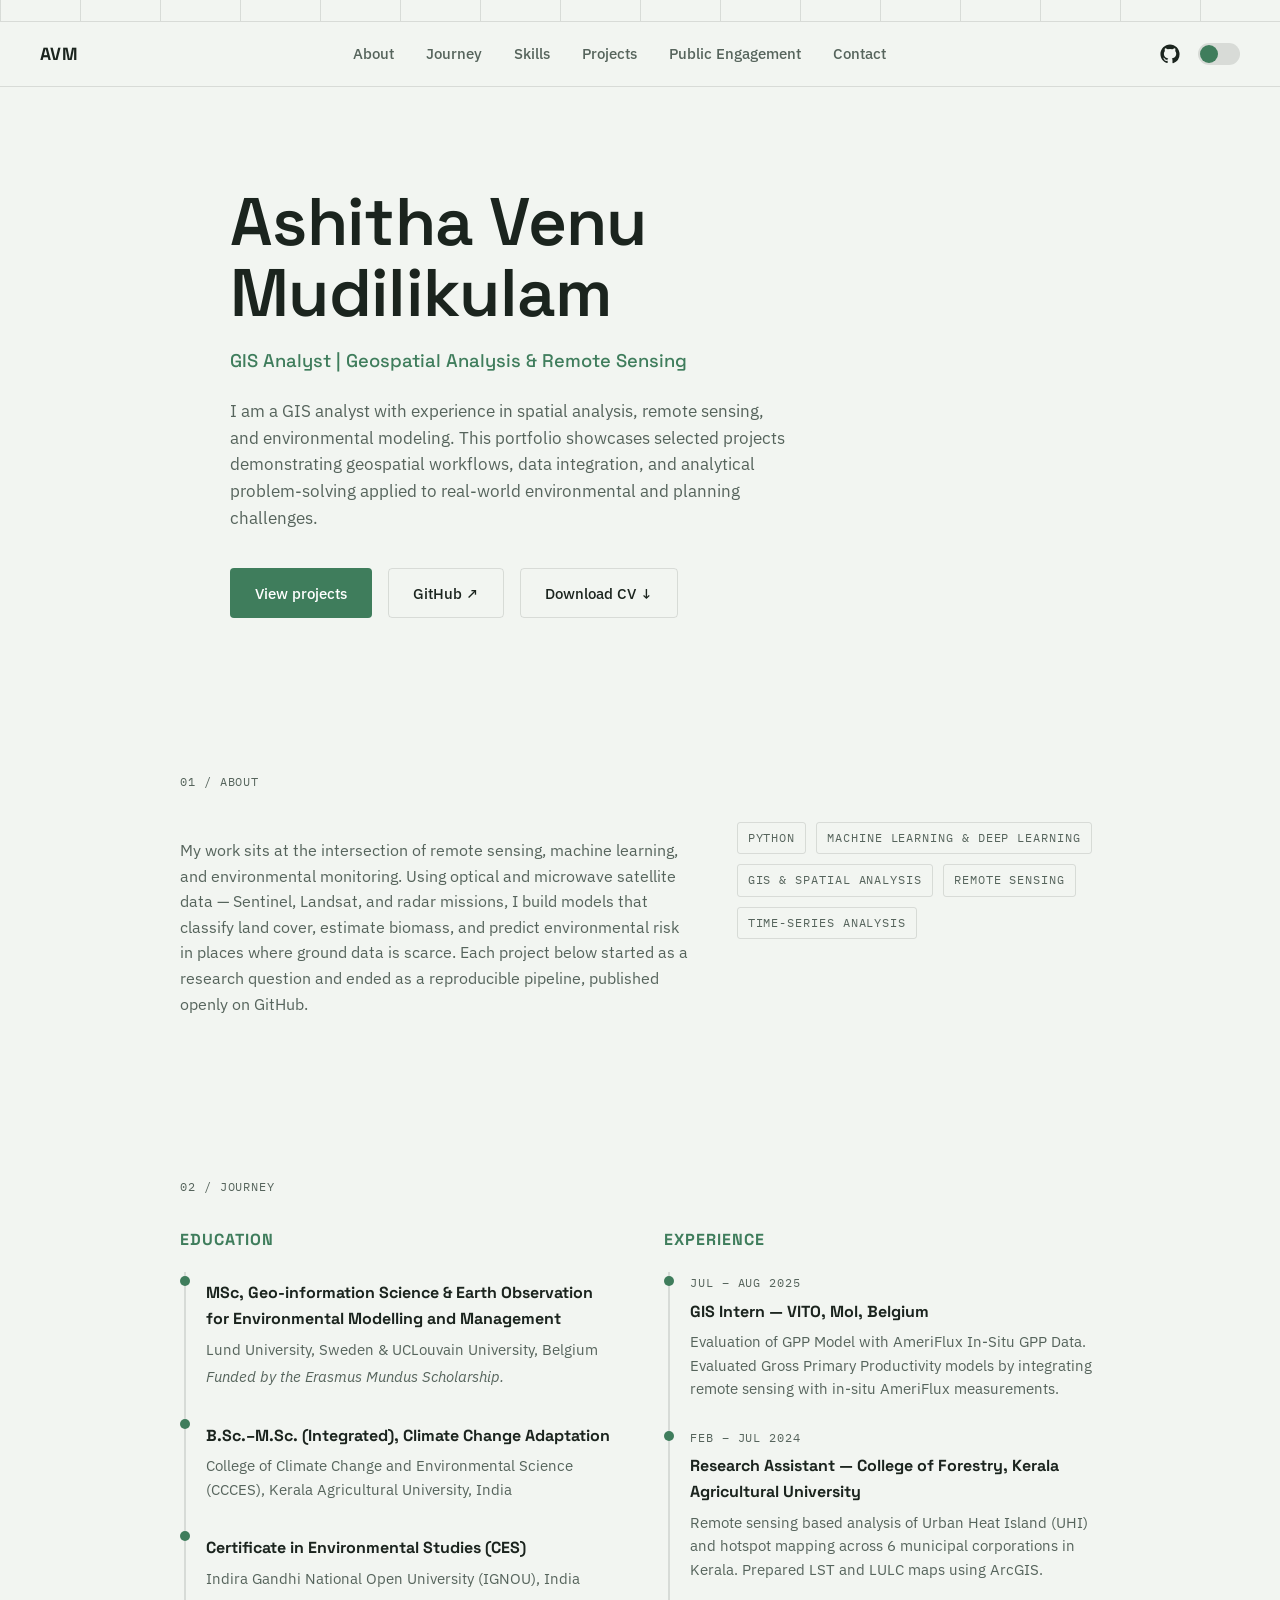
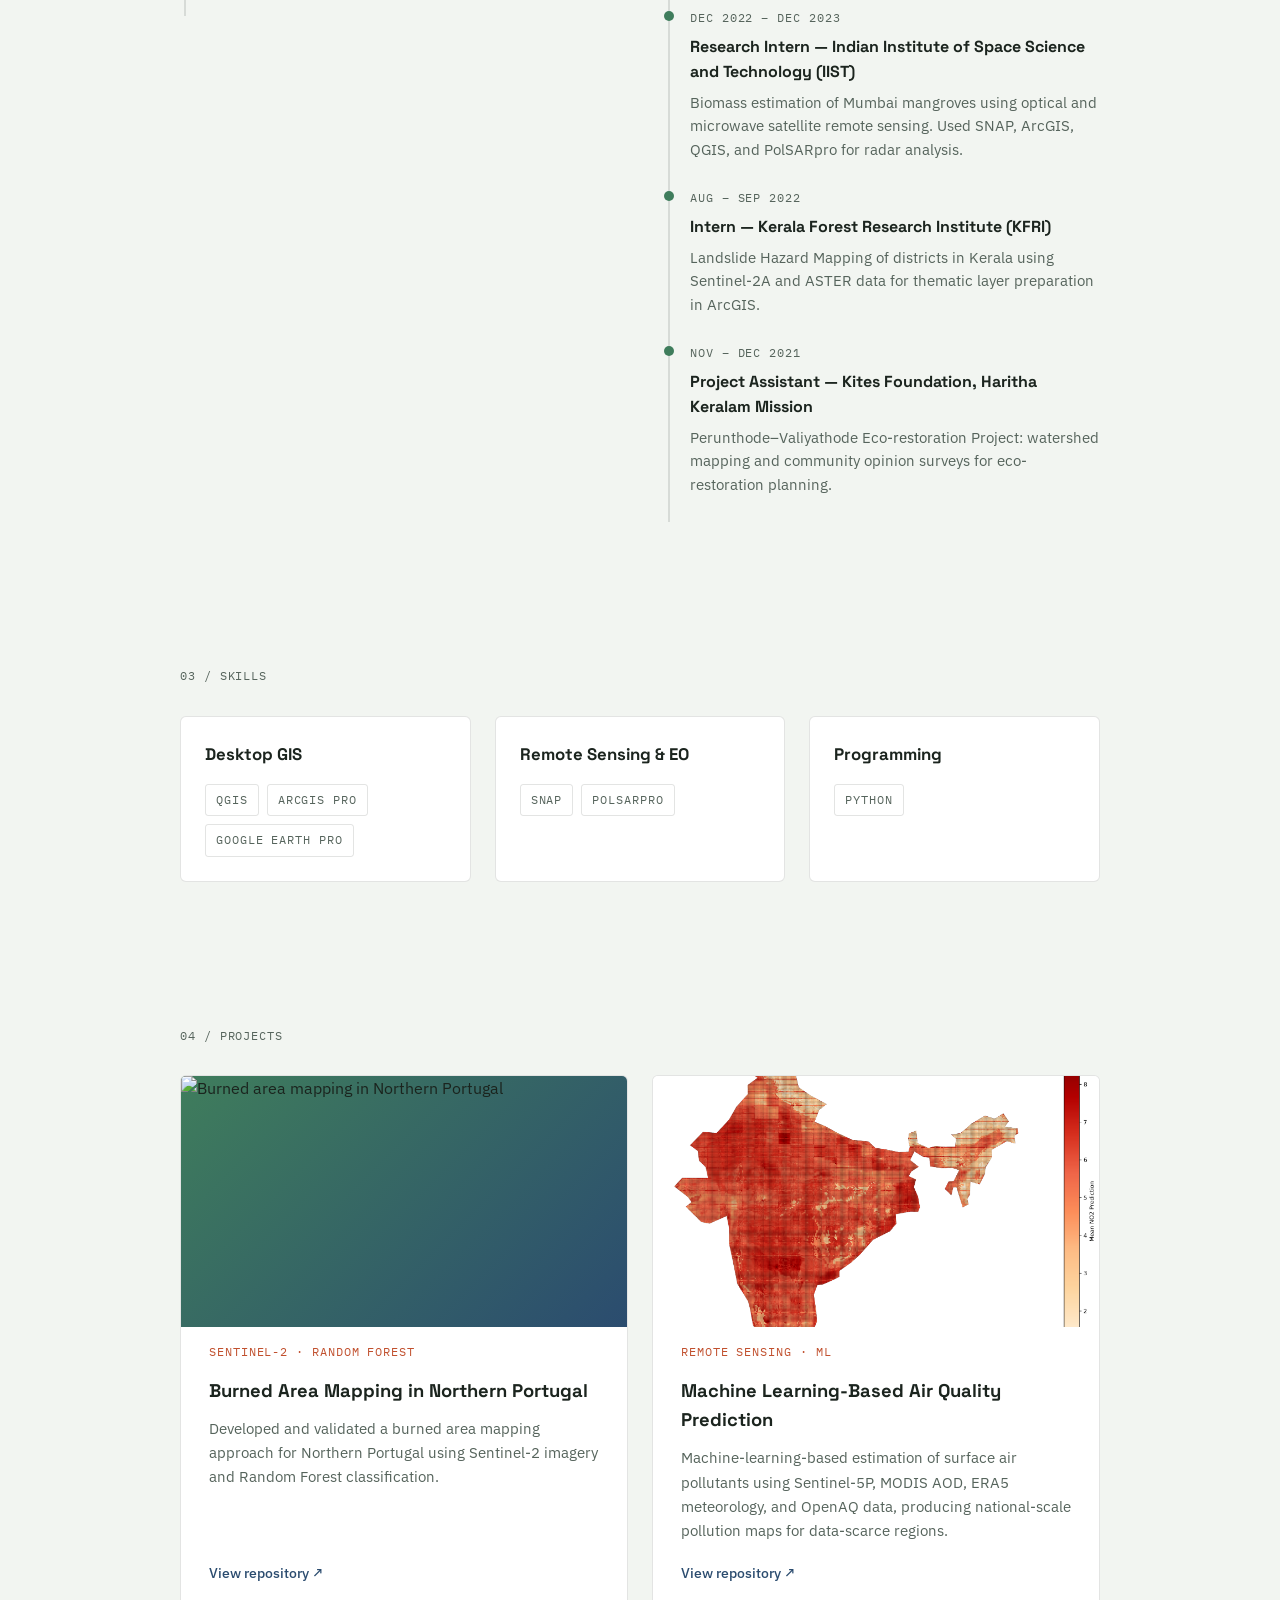
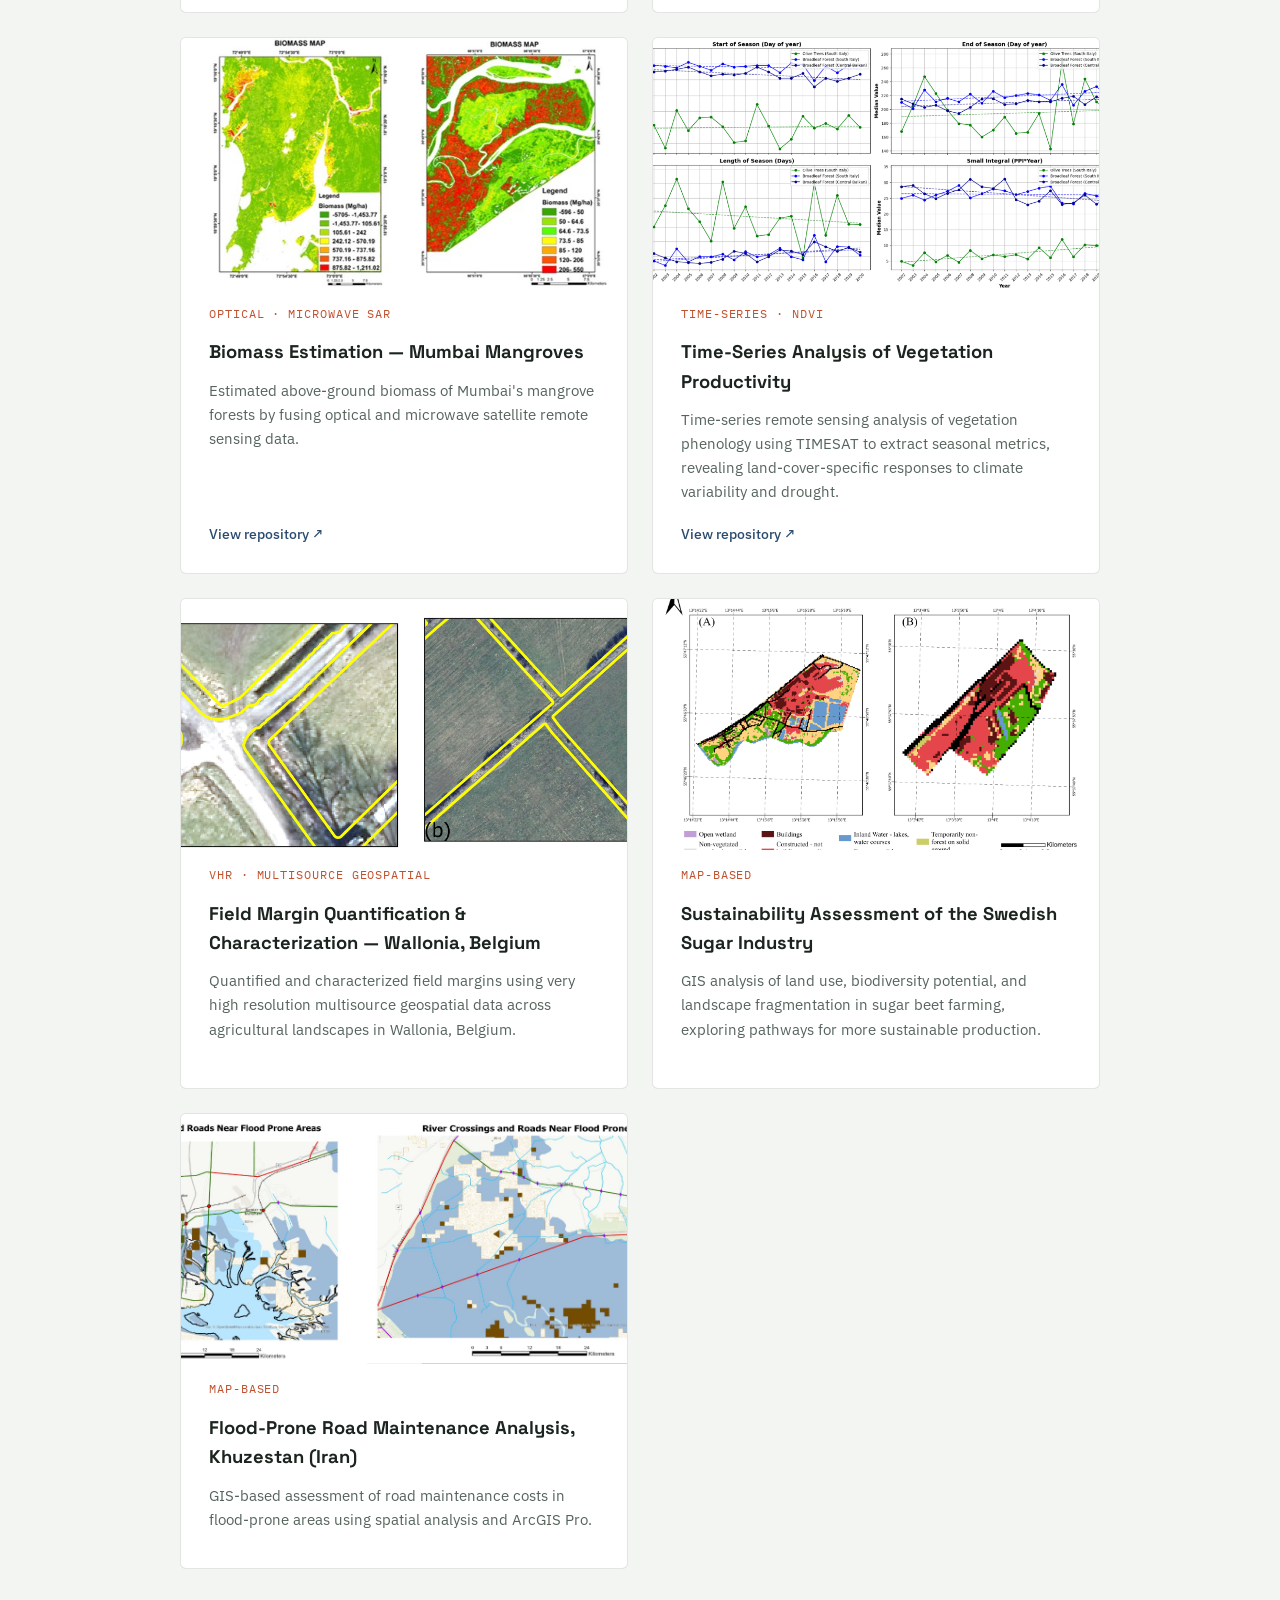
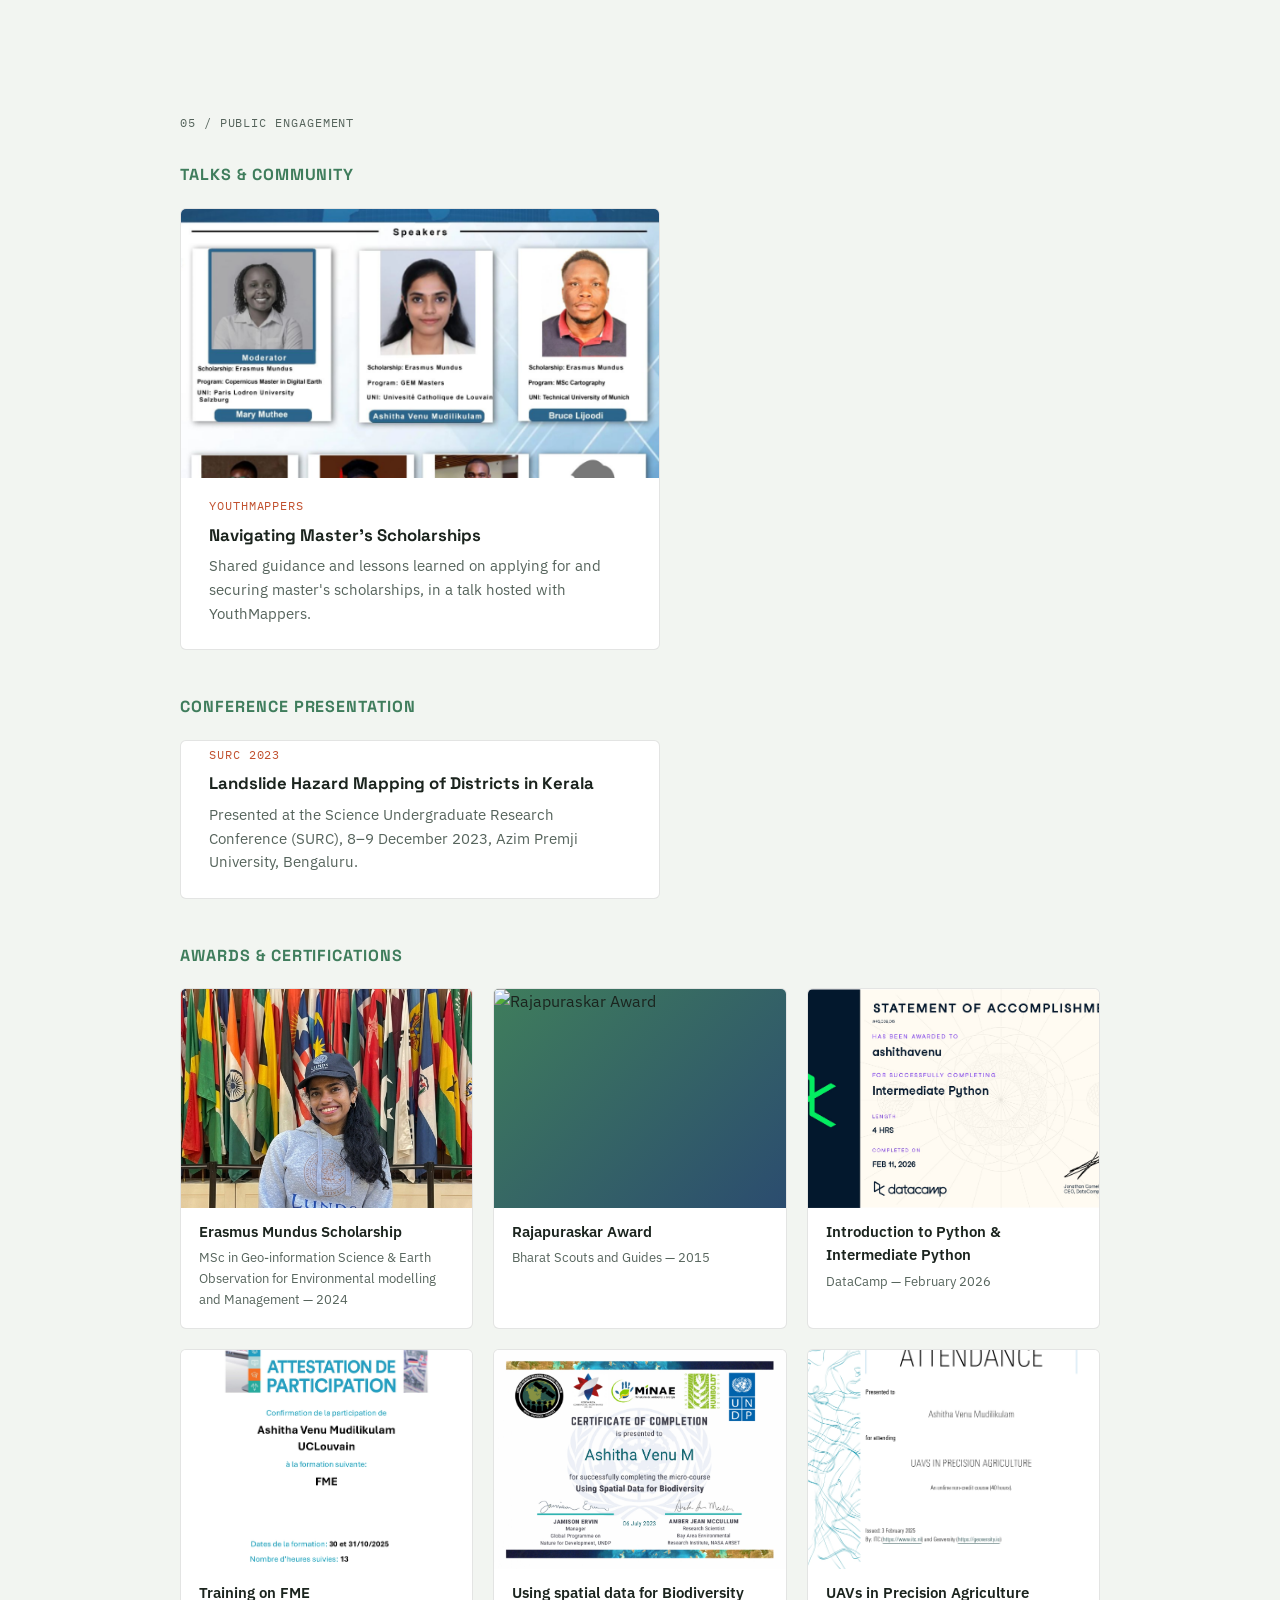
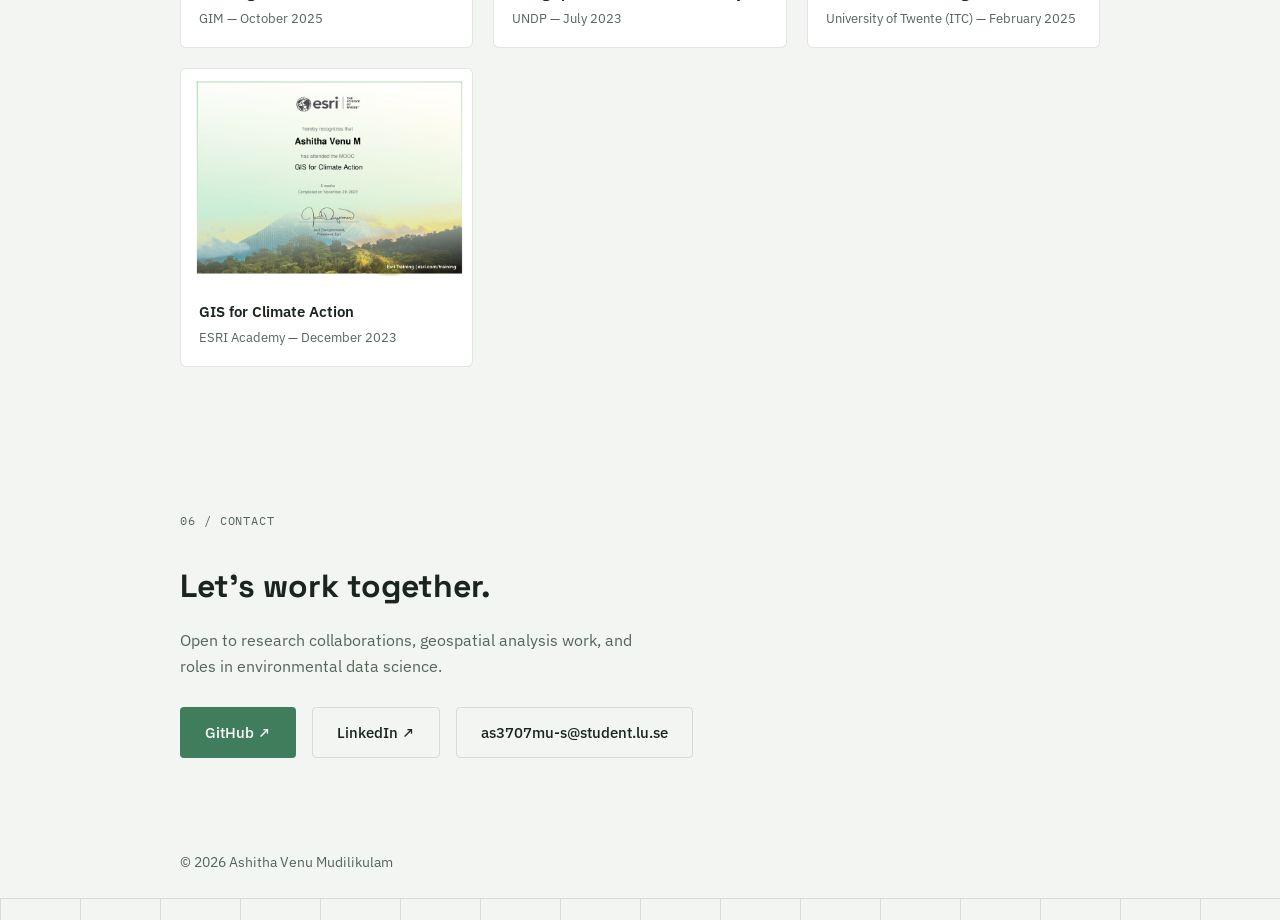
==== index.html @ 0daba161 "Update index.html" ====
<!DOCTYPE html>
<html lang="en">
<head>
<meta charset="UTF-8">
<meta name="viewport" content="width=device-width, initial-scale=1.0">
<title>Ashitha Venu Mudilikulam — GIS Analyst</title>
<link rel="preconnect" href="https://fonts.googleapis.com">
<link rel="preconnect" href="https://fonts.gstatic.com" crossorigin>
<link href="https://fonts.googleapis.com/css2?family=Space+Grotesk:wght@400;500;600;700&family=IBM+Plex+Sans:wght@400;500;600&family=IBM+Plex+Mono:wght@400;500&display=swap" rel="stylesheet">
<link rel="stylesheet" href="style.css">
</head>
<body>

<!-- graticule ticks -->
<div class="graticule graticule-top" aria-hidden="true"></div>

<header class="site-header">
  <a href="#top" class="mark">AVM</a>
  <nav class="nav">
    <a href="#about">About</a>
    <a href="#journey">Journey</a>
    <a href="#skills">Skills</a>
    <a href="#projects">Projects</a>
    <a href="#public">Public Engagement</a>
    <a href="#contact">Contact</a>
  </nav>
  <div class="header-actions">
    <a class="icon-link" href="https://github.com/AshithaVenu" target="_blank" rel="noopener" aria-label="GitHub profile">
      <svg width="20" height="20" viewBox="0 0 24 24" fill="currentColor"><path d="M12 .5C5.73.5.5 5.73.5 12c0 5.09 3.29 9.4 7.86 10.93.57.1.79-.25.79-.55v-2.16c-3.2.7-3.87-1.36-3.87-1.36-.53-1.34-1.28-1.7-1.28-1.7-1.05-.72.08-.71.08-.71 1.16.08 1.77 1.19 1.77 1.19 1.03 1.77 2.7 1.26 3.36.96.1-.75.4-1.26.73-1.55-2.56-.29-5.25-1.28-5.25-5.71 0-1.26.45-2.29 1.19-3.09-.12-.29-.52-1.47.11-3.06 0 0 .97-.31 3.18 1.18a10.98 10.98 0 0 1 5.79 0c2.2-1.49 3.17-1.18 3.17-1.18.64 1.59.24 2.77.12 3.06.74.8 1.19 1.83 1.19 3.09 0 4.44-2.7 5.42-5.27 5.7.42.36.78 1.07.78 2.16v3.2c0 .3.21.66.79.55A11.5 11.5 0 0 0 23.5 12C23.5 5.73 18.27.5 12 .5Z"/></svg>
    </a>
    <button class="theme-toggle" id="themeToggle" aria-label="Toggle dark mode">
      <span class="toggle-track"><span class="toggle-thumb"></span></span>
    </button>
  </div>
</header>

<main id="top">

  <section class="hero" id="hero">
    <h1 class="hero-title">Ashitha Venu<br>Mudilikulam</h1>
    <p class="hero-role">GIS Analyst | Geospatial Analysis &amp; Remote Sensing</p>
    <p class="hero-lede">I am a GIS analyst with experience in spatial analysis, remote sensing, and environmental modeling. This portfolio showcases selected projects demonstrating geospatial workflows, data integration, and analytical problem-solving applied to real-world environmental and planning challenges.</p>
    <div class="hero-cta">
      <a href="#projects" class="btn btn-primary">View projects</a>
      <a href="https://github.com/AshithaVenu" target="_blank" rel="noopener" class="btn btn-ghost">GitHub ↗</a>
      <a href="files/Ashitha_CV.pdf" target="_blank" class="btn btn-ghost">Download CV ↓</a>
    </div>
  </section>

  <section class="about" id="about">
    <div class="section-label"><span class="tag-mono">01 / ABOUT</span></div>
    <div class="about-grid">
      <p class="about-text">
        My work sits at the intersection of remote sensing, machine learning, and environmental monitoring.
        Using optical and microwave satellite data — Sentinel, Landsat, and radar missions, I build models that
        classify land cover, estimate biomass, and predict environmental risk in places where ground data is scarce.
        Each project below started as a research question and ended as a reproducible pipeline, published openly on GitHub.
      </p>
      <div class="about-tools">
        <span class="tag-mono">Python</span>
        <span class="tag-mono">Machine Learning &amp; Deep Learning</span>
        <span class="tag-mono">GIS &amp; Spatial Analysis</span>
        <span class="tag-mono">Remote Sensing</span>
        <span class="tag-mono">Time-Series Analysis</span>
      </div>
    </div>
  </section>

  <section class="journey" id="journey">
    <div class="section-label"><span class="tag-mono">02 / JOURNEY</span></div>
    <div class="journey-grid">

      <div class="journey-col">
        <h3 class="journey-heading">Education</h3>

        <div class="timeline-item">
          <span class="tag-mono timeline-date"></span>
          <h4>MSc, Geo-information Science &amp; Earth Observation for Environmental Modelling and Management</h4>
          <p>Lund University, Sweden &amp; UCLouvain University, Belgium</p>
          <p class="timeline-note">Funded by the Erasmus Mundus Scholarship.</p>
        </div>

        <div class="timeline-item">
          <span class="tag-mono timeline-date"></span>
          <h4>B.Sc.–M.Sc. (Integrated), Climate Change Adaptation</h4>
          <p>College of Climate Change and Environmental Science (CCCES), Kerala Agricultural University, India</p>
        </div>

        <div class="timeline-item">
          <span class="tag-mono timeline-date"></span>
          <h4>Certificate in Environmental Studies (CES)</h4>
          <p>Indira Gandhi National Open University (IGNOU), India</p>
        </div>
      </div>

      <div class="journey-col">
        <h3 class="journey-heading">Experience</h3>

        <div class="timeline-item">
          <span class="tag-mono timeline-date">JUL – AUG 2025</span>
          <h4>GIS Intern — VITO, Mol, Belgium</h4>
          <p>Evaluation of GPP Model with AmeriFlux In-Situ GPP Data. Evaluated Gross Primary Productivity models by integrating remote sensing with in-situ AmeriFlux measurements.</p>
        </div>

        <div class="timeline-item">
          <span class="tag-mono timeline-date">FEB – JUL 2024</span>
          <h4>Research Assistant — College of Forestry, Kerala Agricultural University</h4>
          <p>Remote sensing based analysis of Urban Heat Island (UHI) and hotspot mapping across 6 municipal corporations in Kerala. Prepared LST and LULC maps using ArcGIS.</p>
        </div>

        <div class="timeline-item">
          <span class="tag-mono timeline-date">DEC 2022 – DEC 2023</span>
          <h4>Research Intern — Indian Institute of Space Science and Technology (IIST)</h4>
          <p>Biomass estimation of Mumbai mangroves using optical and microwave satellite remote sensing. Used SNAP, ArcGIS, QGIS, and PolSARpro for radar analysis.</p>
        </div>

        <div class="timeline-item">
          <span class="tag-mono timeline-date">AUG – SEP 2022</span>
          <h4>Intern — Kerala Forest Research Institute (KFRI)</h4>
          <p>Landslide Hazard Mapping of districts in Kerala using Sentinel-2A and ASTER data for thematic layer preparation in ArcGIS.</p>
        </div>

        <div class="timeline-item">
          <span class="tag-mono timeline-date">NOV – DEC 2021</span>
          <h4>Project Assistant — Kites Foundation, Haritha Keralam Mission</h4>
          <p>Perunthode–Valiyathode Eco-restoration Project: watershed mapping and community opinion surveys for eco-restoration planning.</p>
        </div>
      </div>

    </div>
  </section>

  <section class="skills" id="skills">
    <div class="section-label"><span class="tag-mono">03 / SKILLS</span></div>
    <div class="skills-grid">

      <div class="skill-card">
        <h4>Desktop GIS</h4>
        <div class="about-tools">
          <span class="tag-mono">QGIS</span>
          <span class="tag-mono">ArcGIS PRO</span>
          <span class="tag-mono">GOOGLE EARTH PRO</span>
        </div>
      </div>

      <div class="skill-card">
        <h4>Remote Sensing &amp; EO</h4>
        <div class="about-tools">
          <span class="tag-mono">SNAP</span>
          <span class="tag-mono">POLSARPRO</span>
        </div>
      </div>

      <div class="skill-card">
        <h4>Programming</h4>
        <div class="about-tools">
          <span class="tag-mono">PYTHON</span>
        </div>
      </div>

    </div>
  </section>

  <section class="projects" id="projects">
    <div class="section-label"><span class="tag-mono">04 / PROJECTS</span></div>
    <div class="project-grid">

      <article class="project-card">
        <div class="card-image">
          <img src="images/burned-area-portugal.jpeg" alt="Burned area mapping in Northern Portugal">
        </div>
        <span class="tag-mono card-tag">SENTINEL-2 · RANDOM FOREST</span>
        <h3>Burned Area Mapping in Northern Portugal</h3>
        <p>Developed and validated a burned area mapping approach for Northern Portugal using Sentinel-2 imagery and Random Forest classification.</p>
        <a href="https://github.com/AshithaVenu/Burned-area-mapping-in-Northern-Portugal" target="_blank" rel="noopener" class="card-link">View repository ↗</a>
      </article>

      <article class="project-card">
        <div class="card-image">
          <img src="images/air-quality-prediction.png" alt="Machine learning based air quality prediction">
        </div>
        <span class="tag-mono card-tag">REMOTE SENSING · ML</span>
        <h3>Machine Learning-Based Air Quality Prediction</h3>
        <p>Machine-learning-based estimation of surface air pollutants using Sentinel-5P, MODIS AOD, ERA5 meteorology, and OpenAQ data, producing national-scale pollution maps for data-scarce regions.</p>
        <a href="https://github.com/AshithaVenu/Machine-Learning-Based-Air-Quality-Prediction" target="_blank" rel="noopener" class="card-link">View repository ↗</a>
      </article>

      <article class="project-card">
        <div class="card-image">
          <img src="images/biomass-mangroves.jpg" alt="Biomass estimation of Mumbai mangroves">
        </div>
        <span class="tag-mono card-tag">OPTICAL · MICROWAVE SAR</span>
        <h3>Biomass Estimation — Mumbai Mangroves</h3>
        <p>Estimated above-ground biomass of Mumbai's mangrove forests by fusing optical and microwave satellite remote sensing data.</p>
        <a href="https://github.com/AshithaVenu/Biomass-estimation-using-optical-and-microwave-satellite-remote-sensing" target="_blank" rel="noopener" class="card-link">View repository ↗</a>
      </article>

      <article class="project-card">
        <div class="card-image">
          <img src="images/vegetation-productivity.png" alt="Time series analysis of vegetation productivity">
        </div>
        <span class="tag-mono card-tag">TIME-SERIES · NDVI</span>
        <h3>Time-Series Analysis of Vegetation Productivity</h3>
        <p>Time-series remote sensing analysis of vegetation phenology using TIMESAT to extract seasonal metrics, revealing land-cover-specific responses to climate variability and drought.</p>
        <a href="https://github.com/AshithaVenu/Time-Series-Analysis-of-Vegetation-Productivity-" target="_blank" rel="noopener" class="card-link">View repository ↗</a>
      </article>

      <article class="project-card">
        <div class="card-image">
          <img src="images/field-margin-wallonia.jpg" alt="Field margin quantification in Wallonia, Belgium">
        </div>
        <span class="tag-mono card-tag">VHR · MULTISOURCE GEOSPATIAL</span>
        <h3>Field Margin Quantification &amp; Characterization — Wallonia, Belgium</h3>
        <p>Quantified and characterized field margins using very high resolution multisource geospatial data across agricultural landscapes in Wallonia, Belgium.</p>
        <a href="#" target="_blank" rel="noopener" class="card-link"></a>
      </article>

      <article class="project-card">
        <div class="card-image">
          <img src="images/sugar-industry-sweden.jpg" alt="Sustainability assessment of the Swedish sugar industry">
        </div>
        <span class="tag-mono card-tag">MAP-BASED </span>
        <h3>Sustainability Assessment of the Swedish Sugar Industry</h3>
        <p>GIS analysis of land use, biodiversity potential, and landscape fragmentation in sugar beet farming, exploring pathways for more sustainable production.</p>
      </article>

      <article class="project-card">
        <div class="card-image">
          <img src="images/flood-road-khuzestan.png" alt="Flood-prone road maintenance analysis in Khuzestan, Iran">
        </div>
        <span class="tag-mono card-tag">MAP-BASED </span>
        <h3>Flood-Prone Road Maintenance Analysis, Khuzestan (Iran)</h3>
        <p>GIS-based assessment of road maintenance costs in flood-prone areas using spatial analysis and ArcGIS Pro.</p>
      </article>

    </div>
  </section>

  <section class="public" id="public">
    <div class="section-label"><span class="tag-mono">05 / PUBLIC ENGAGEMENT</span></div>

    <div class="public-block">
      <h3 class="journey-heading">Talks &amp; Community</h3>
      <div class="public-card">
        <div class="card-image">
          <img src="images/youthmappers-scholarship-talk.png" alt="Navigating Master's Scholarships talk with YouthMappers">
        </div>
        <span class="tag-mono card-tag">YOUTHMAPPERS</span>
        <h4>Navigating Master's Scholarships</h4>
        <p>Shared guidance and lessons learned on applying for and securing master's scholarships, in a talk hosted with YouthMappers.</p>
      </div>
    </div>

    <div class="public-block">
      <h3 class="journey-heading">Conference Presentation</h3>
      <div class="public-card">
        <span class="tag-mono card-tag">SURC 2023</span>
        <h4>Landslide Hazard Mapping of Districts in Kerala</h4>
        <p>Presented at the Science Undergraduate Research Conference (SURC), 8–9 December 2023, Azim Premji University, Bengaluru.</p>
      </div>
    </div>

    <div class="public-block">
      <h3 class="journey-heading">Awards &amp; Certifications</h3>
      <div class="cert-grid">

        <div class="cert-card">
          <div class="card-image"><img src="images/erasmus-mundus-scholarship.png" alt="Erasmus Mundus Scholarship"></div>
          <p class="cert-name">Erasmus Mundus Scholarship</p>
          <p class="cert-note">MSc in Geo-information Science &amp; Earth Observation for Environmental modelling and Management — 2024</p>
        </div>

        <div class="cert-card">
          <div class="card-image"><img src="images/rajapuraskar-award.jpg" alt="Rajapuraskar Award"></div>
          <p class="cert-name">Rajapuraskar Award</p>
          <p class="cert-note">Bharat Scouts and Guides — 2015</p>
        </div>

        <div class="cert-card">
          <div class="card-image"><img src="images/cert-python-datacamp.jpg" alt="Introduction to Python and Intermediate Python certificate"></div>
          <p class="cert-name">Introduction to Python &amp; Intermediate Python</p>
          <p class="cert-note">DataCamp — February 2026</p>
        </div>

        <div class="cert-card">
          <div class="card-image"><img src="images/cert-fme-gim.jpg" alt="FME training certificate"></div>
          <p class="cert-name">Training on FME</p>
          <p class="cert-note">GIM — October 2025</p>
        </div>

        <div class="cert-card">
          <div class="card-image"><img src="images/spatial-data.jpg" alt="Using spatial data for Biodiversity certificate"></div>
          <p class="cert-name">Using spatial data for Biodiversity </p>
          <p class="cert-note">UNDP — July 2023</p>
        </div>

        <div class="cert-card">
          <div class="card-image"><img src="images/cert-uav-itc.jpg" alt="UAVs in Precision Agriculture certificate"></div>
          <p class="cert-name">UAVs in Precision Agriculture</p>
          <p class="cert-note">University of Twente (ITC) — February 2025</p>
        </div>

        <div class="cert-card">
          <div class="card-image"><img src="images/cert-gis-climate-esri.jpg" alt="GIS for Climate Action certificate"></div>
          <p class="cert-name">GIS for Climate Action</p>
          <p class="cert-note">ESRI Academy — December 2023</p>
        </div>

      </div>
    </div>
  </section>

  <section class="contact" id="contact">
    <div class="section-label"><span class="tag-mono">06 / CONTACT</span></div>
    <h2>Let's work together.</h2>
    <p>Open to research collaborations, geospatial analysis work, and roles in environmental data science.</p>
    <div class="contact-links">
      <a href="https://github.com/AshithaVenu" target="_blank" rel="noopener" class="btn btn-primary">GitHub ↗</a>
      <a href="https://www.linkedin.com/in/ashitha-venu-mudilikulam-62b92218b" target="_blank" rel="noopener" class="btn btn-ghost">LinkedIn ↗</a>
      <a href="mailto:as3707mu-s@student.lu.se" class="btn btn-ghost">as3707mu-s@student.lu.se</a>
    </div>
  </section>

</main>

<footer class="site-footer">
  <span>© 2026 Ashitha Venu Mudilikulam</span>
  <span class="tag-mono"></span>
</footer>

<div class="graticule graticule-bottom" aria-hidden="true"></div>

<script src="script.js"></script>
</body>
</html>
---- style.css ----
:root {
  --bg: #F2F5F1;
  --bg-elevated: #FFFFFF;
  --text: #1B241E;
  --text-muted: #56645C;
  --accent-forest: #3F7D5C;
  --accent-ember: #C1502E;
  --accent-water: #2B4C6F;
  --border: rgba(27, 36, 30, 0.12);
  --font-display: 'Space Grotesk', sans-serif;
  --font-body: 'IBM Plex Sans', sans-serif;
  --font-mono: 'IBM Plex Mono', monospace;
}

[data-theme="dark"] {
  --bg: #101512;
  --bg-elevated: #171E1A;
  --text: #E8EDE9;
  --text-muted: #93A199;
  --border: rgba(232, 237, 233, 0.12);
}

* { box-sizing: border-box; }

html { scroll-behavior: smooth; }

body {
  margin: 0;
  background: var(--bg);
  color: var(--text);
  font-family: var(--font-body);
  line-height: 1.6;
  transition: background 0.3s ease, color 0.3s ease;
}

.tag-mono {
  font-family: var(--font-mono);
  font-size: 0.72rem;
  letter-spacing: 0.08em;
  color: var(--text-muted);
  text-transform: uppercase;
}

/* Graticule decoration */
.graticule {
  height: 22px;
  border-bottom: 1px solid var(--border);
  position: relative;
  display: flex;
  align-items: flex-end;
  padding: 0 24px;
}
.graticule-bottom { border-bottom: none; border-top: 1px solid var(--border); align-items: flex-start; }
.graticule::before {
  content: '';
  position: absolute;
  inset: 0;
  background-image: repeating-linear-gradient(90deg, var(--border) 0, var(--border) 1px, transparent 1px, transparent 80px);
}

/* Header */
.site-header {
  position: sticky;
  top: 0;
  z-index: 10;
  display: flex;
  align-items: center;
  justify-content: space-between;
  padding: 18px 40px;
  background: var(--bg);
  border-bottom: 1px solid var(--border);
  backdrop-filter: blur(6px);
}
.mark {
  font-family: var(--font-display);
  font-weight: 700;
  font-size: 1.1rem;
  color: var(--text);
  text-decoration: none;
  letter-spacing: 0.02em;
}
.nav { display: flex; gap: 32px; }
.nav a {
  color: var(--text-muted);
  text-decoration: none;
  font-size: 0.92rem;
  font-weight: 500;
  transition: color 0.2s ease;
}
.nav a:hover { color: var(--accent-forest); }
.header-actions { display: flex; align-items: center; gap: 18px; }
.icon-link { color: var(--text); display: flex; }
.icon-link:hover { color: var(--accent-forest); }

.theme-toggle { background: none; border: none; cursor: pointer; padding: 0; }
.toggle-track {
  width: 42px; height: 22px;
  background: var(--border);
  border-radius: 999px;
  display: block;
  position: relative;
  transition: background 0.3s ease;
}
.toggle-thumb {
  position: absolute;
  top: 2px; left: 2px;
  width: 18px; height: 18px;
  border-radius: 50%;
  background: var(--accent-forest);
  transition: transform 0.3s ease;
}
[data-theme="dark"] .toggle-thumb { transform: translateX(20px); }

/* Hero */
.hero {
  padding: 100px 40px 80px;
  max-width: 900px;
  margin: 0 auto;
  position: relative;
}
.hero-coords {
  display: flex;
  gap: 18px;
  margin-bottom: 24px;
}
.hero-coords span {
  font-family: var(--font-mono);
  font-size: 0.7rem;
  letter-spacing: 0.08em;
  color: var(--accent-water);
  border: 1px solid var(--border);
  padding: 4px 10px;
  border-radius: 3px;
}
.hero-title {
  font-family: var(--font-display);
  font-size: clamp(2.4rem, 6vw, 4.2rem);
  font-weight: 600;
  line-height: 1.05;
  margin: 0 0 18px;
  letter-spacing: -0.01em;
}
.hero-role {
  font-family: var(--font-display);
  font-size: 1.15rem;
  color: var(--accent-forest);
  font-weight: 500;
  margin: 0 0 22px;
}
.hero-lede {
  max-width: 560px;
  font-size: 1.05rem;
  color: var(--text-muted);
  margin: 0 0 36px;
}
.hero-cta { display: flex; gap: 16px; flex-wrap: wrap; }

.btn {
  display: inline-block;
  padding: 12px 24px;
  border-radius: 4px;
  text-decoration: none;
  font-weight: 500;
  font-size: 0.95rem;
  transition: all 0.2s ease;
  border: 1px solid transparent;
}
.btn-primary {
  background: var(--accent-forest);
  color: #fff;
}
.btn-primary:hover { background: var(--accent-water); }
.btn-ghost {
  border-color: var(--border);
  color: var(--text);
}
.btn-ghost:hover { border-color: var(--accent-forest); color: var(--accent-forest); }

/* Sections */
section {
  padding: 70px 40px;
  max-width: 1000px;
  margin: 0 auto;
}
.section-label { margin-bottom: 28px; }

/* About */
.about-grid {
  display: grid;
  grid-template-columns: 1.4fr 1fr;
  gap: 48px;
}
.about-text { font-size: 1rem; color: var(--text-muted); max-width: 520px; }
.about-tools {
  display: flex;
  flex-wrap: wrap;
  gap: 10px;
  align-content: flex-start;
}
.about-tools .tag-mono {
  border: 1px solid var(--border);
  padding: 6px 10px;
  border-radius: 3px;
}

/* Journey */
.journey-grid {
  display: grid;
  grid-template-columns: 1fr 1fr;
  gap: 48px;
}
.journey-heading {
  font-family: var(--font-display);
  font-size: 1rem;
  text-transform: uppercase;
  letter-spacing: 0.06em;
  color: var(--accent-forest);
  margin: 0 0 20px;
}
.timeline-item {
  border-left: 2px solid var(--border);
  padding: 2px 0 22px 20px;
  margin-left: 4px;
  position: relative;
}
.timeline-item::before {
  content: '';
  position: absolute;
  left: -6px;
  top: 4px;
  width: 10px;
  height: 10px;
  border-radius: 50%;
  background: var(--accent-forest);
}
.timeline-date { display: block; margin-bottom: 6px; }
.timeline-item h4 {
  font-family: var(--font-display);
  font-size: 1rem;
  margin: 0 0 6px;
}
.timeline-item p {
  color: var(--text-muted);
  font-size: 0.92rem;
  margin: 0 0 4px;
}
.timeline-note { font-style: italic; }

/* Skills */
.skills-grid {
  display: grid;
  grid-template-columns: repeat(3, 1fr);
  gap: 24px;
}
.skill-card {
  background: var(--bg-elevated);
  border: 1px solid var(--border);
  border-radius: 6px;
  padding: 24px;
}
.skill-card h4 {
  font-family: var(--font-display);
  font-size: 1.05rem;
  margin: 0 0 16px;
}
.skill-card .about-tools { gap: 8px; }

/* Public engagement */
.public-block { margin-bottom: 44px; }
.public-block:last-child { margin-bottom: 0; }
.public-card {
  background: var(--bg-elevated);
  border: 1px solid var(--border);
  border-radius: 6px;
  padding: 0 28px 24px;
  max-width: 480px;
  overflow: hidden;
}
.public-card .card-image { margin: 0 -28px 14px; }
.public-card h4 {
  font-family: var(--font-display);
  font-size: 1.05rem;
  margin: 4px 0 6px;
}
.public-card p { color: var(--text-muted); font-size: 0.92rem; margin: 0; }

.cert-grid {
  display: grid;
  grid-template-columns: repeat(3, 1fr);
  gap: 20px;
}
.cert-card {
  background: var(--bg-elevated);
  border: 1px solid var(--border);
  border-radius: 6px;
  overflow: hidden;
  padding: 0 18px 18px;
}
.cert-card .card-image { margin: 0 -18px 12px; aspect-ratio: 4 / 3; }
.cert-name {
  font-weight: 600;
  font-size: 0.92rem;
  margin: 0 0 4px;
}
.cert-note {
  color: var(--text-muted);
  font-size: 0.82rem;
  margin: 0;
}

/* Projects */
.project-grid {
  display: grid;
  grid-template-columns: repeat(2, 1fr);
  gap: 24px;
}
.project-card {
  background: var(--bg-elevated);
  border: 1px solid var(--border);
  border-radius: 6px;
  overflow: hidden;
  padding: 0 28px 28px;
  display: flex;
  flex-direction: column;
  gap: 10px;
  transition: transform 0.25s ease, border-color 0.25s ease;
}
.card-image {
  margin: 0 -28px 6px;
  aspect-ratio: 16 / 9;
  background: linear-gradient(135deg, var(--accent-forest) 0%, var(--accent-water) 100%);
  overflow: hidden;
}
.card-image img {
  width: 100%;
  height: 100%;
  object-fit: cover;
  display: block;
}
.project-card:hover {
  transform: translateY(-4px);
  border-color: var(--accent-forest);
}
.card-tag { color: var(--accent-ember); }
.project-card h3 {
  font-family: var(--font-display);
  font-size: 1.15rem;
  margin: 4px 0 2px;
}
.project-card p {
  color: var(--text-muted);
  font-size: 0.94rem;
  margin: 0 0 8px;
  flex-grow: 1;
}
.card-link {
  color: var(--accent-water);
  text-decoration: none;
  font-size: 0.9rem;
  font-weight: 500;
}
.card-link:hover { color: var(--accent-forest); }

/* Contact */
.contact h2 {
  font-family: var(--font-display);
  font-size: 2rem;
  margin: 0 0 12px;
}
.contact p { color: var(--text-muted); max-width: 480px; margin-bottom: 28px; }
.contact-links { display: flex; gap: 16px; flex-wrap: wrap; }

/* Footer */
.site-footer {
  display: flex;
  justify-content: space-between;
  padding: 24px 40px;
  max-width: 1000px;
  margin: 0 auto;
  color: var(--text-muted);
  font-size: 0.85rem;
}

@media (max-width: 720px) {
  .site-header { padding: 16px 20px; }
  .nav { display: none; }
  .hero { padding: 60px 20px 50px; }
  section { padding: 50px 20px; }
  .about-grid { grid-template-columns: 1fr; }
  .journey-grid { grid-template-columns: 1fr; }
  .skills-grid { grid-template-columns: 1fr; }
  .cert-grid { grid-template-columns: 1fr 1fr; }
  .project-grid { grid-template-columns: 1fr; }
  .site-footer { flex-direction: column; gap: 8px; padding: 24px 20px; }
}
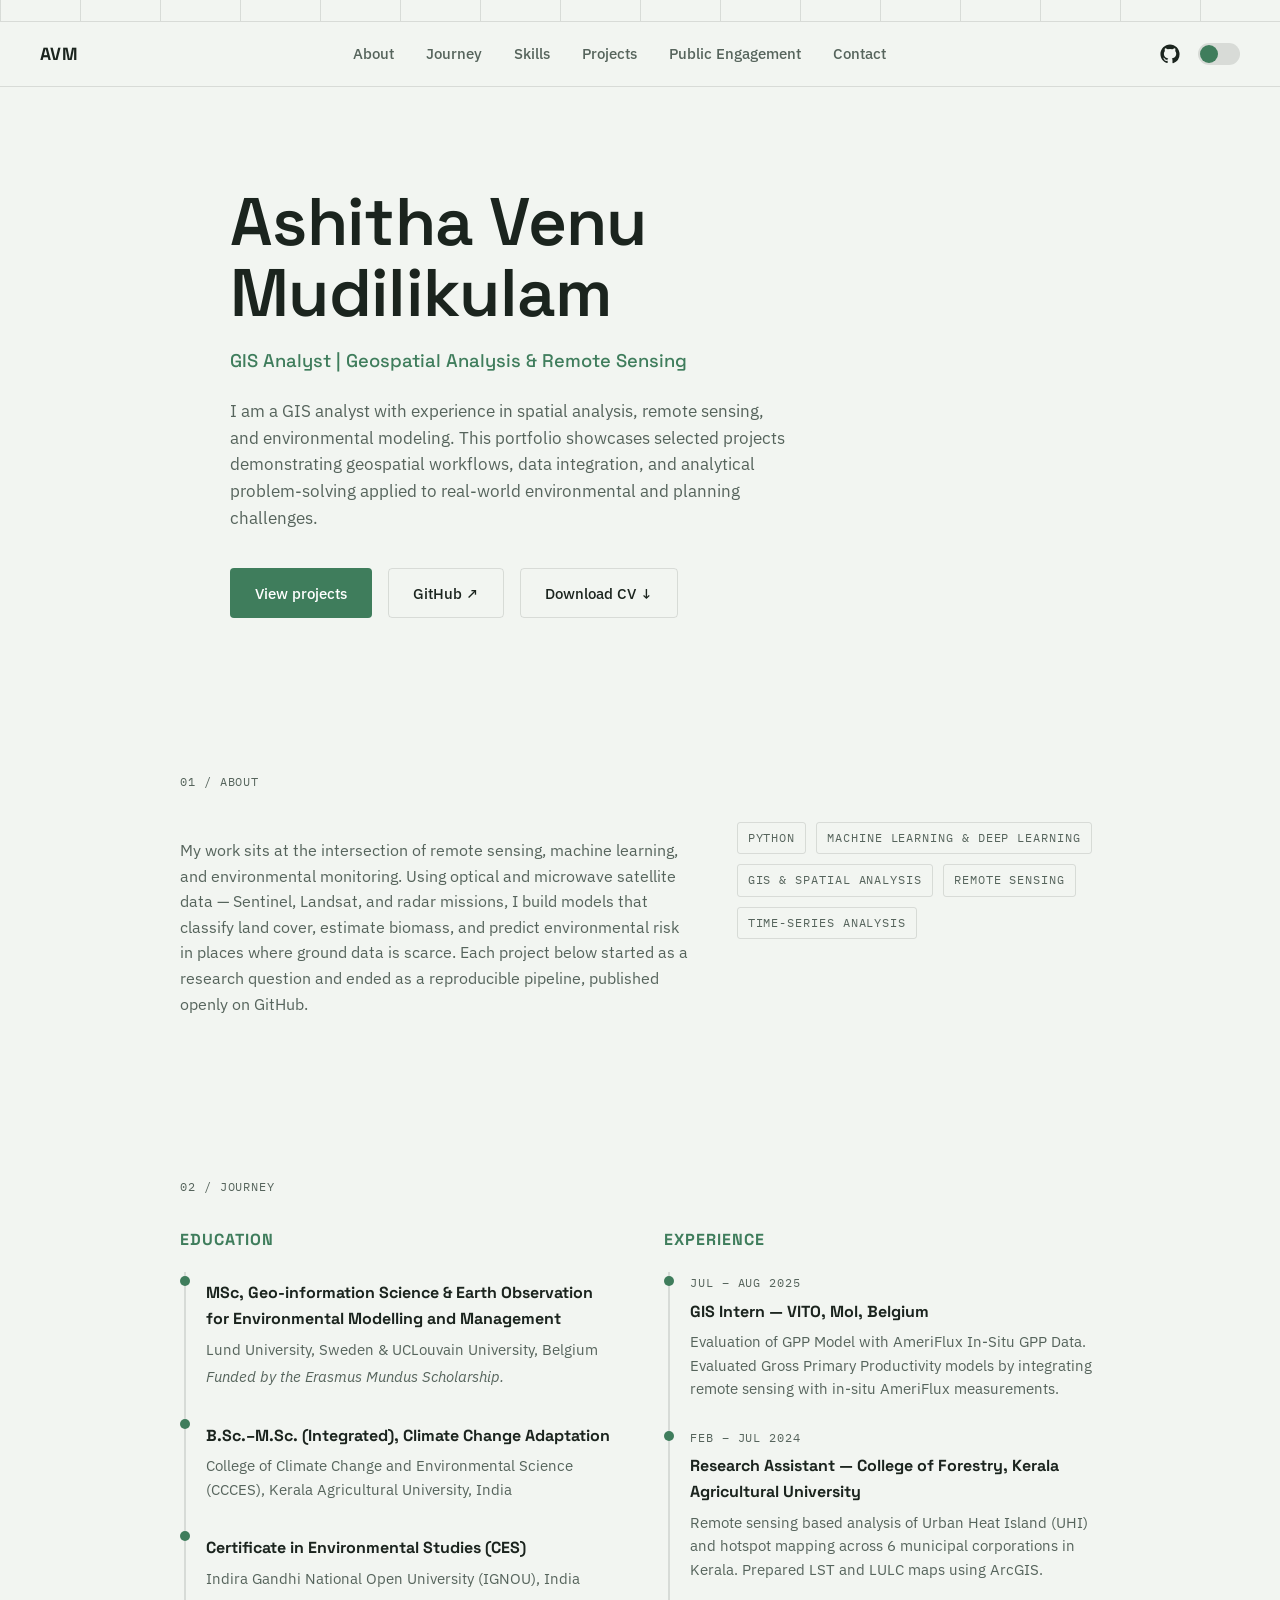
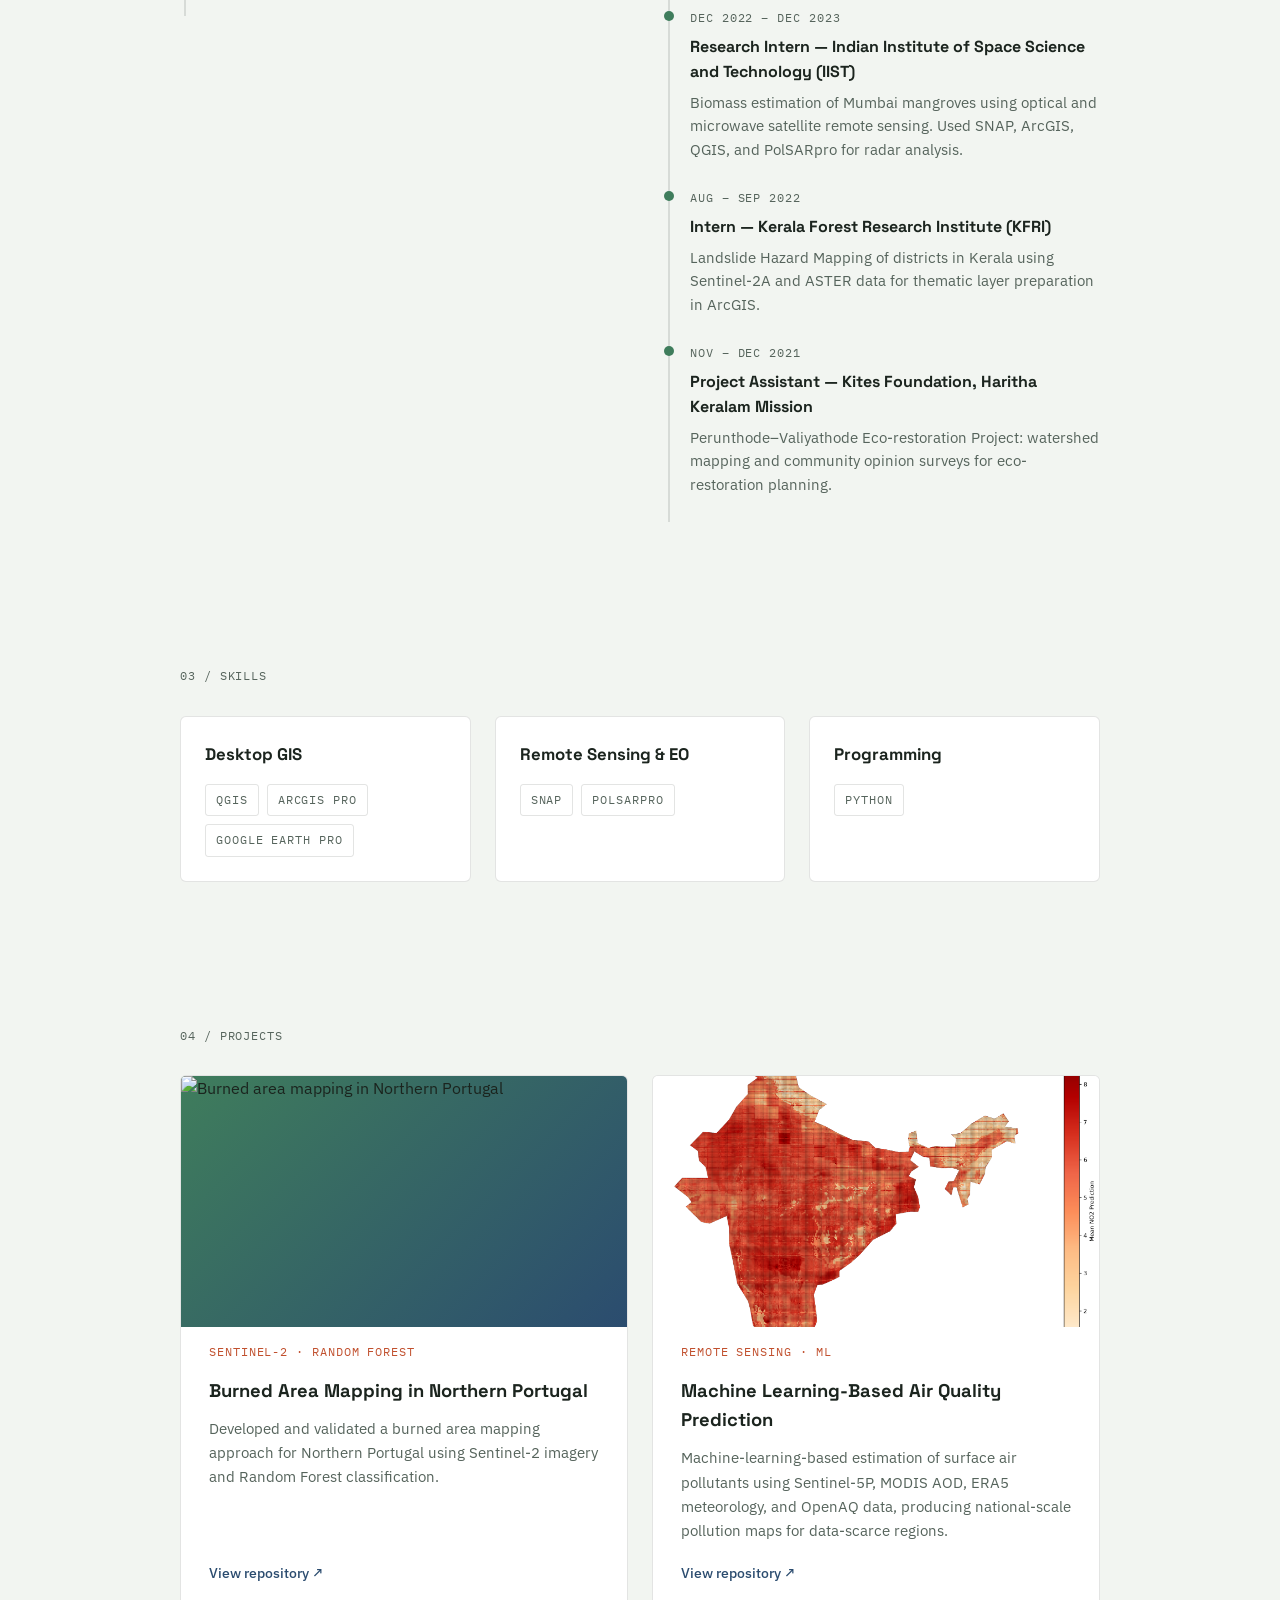
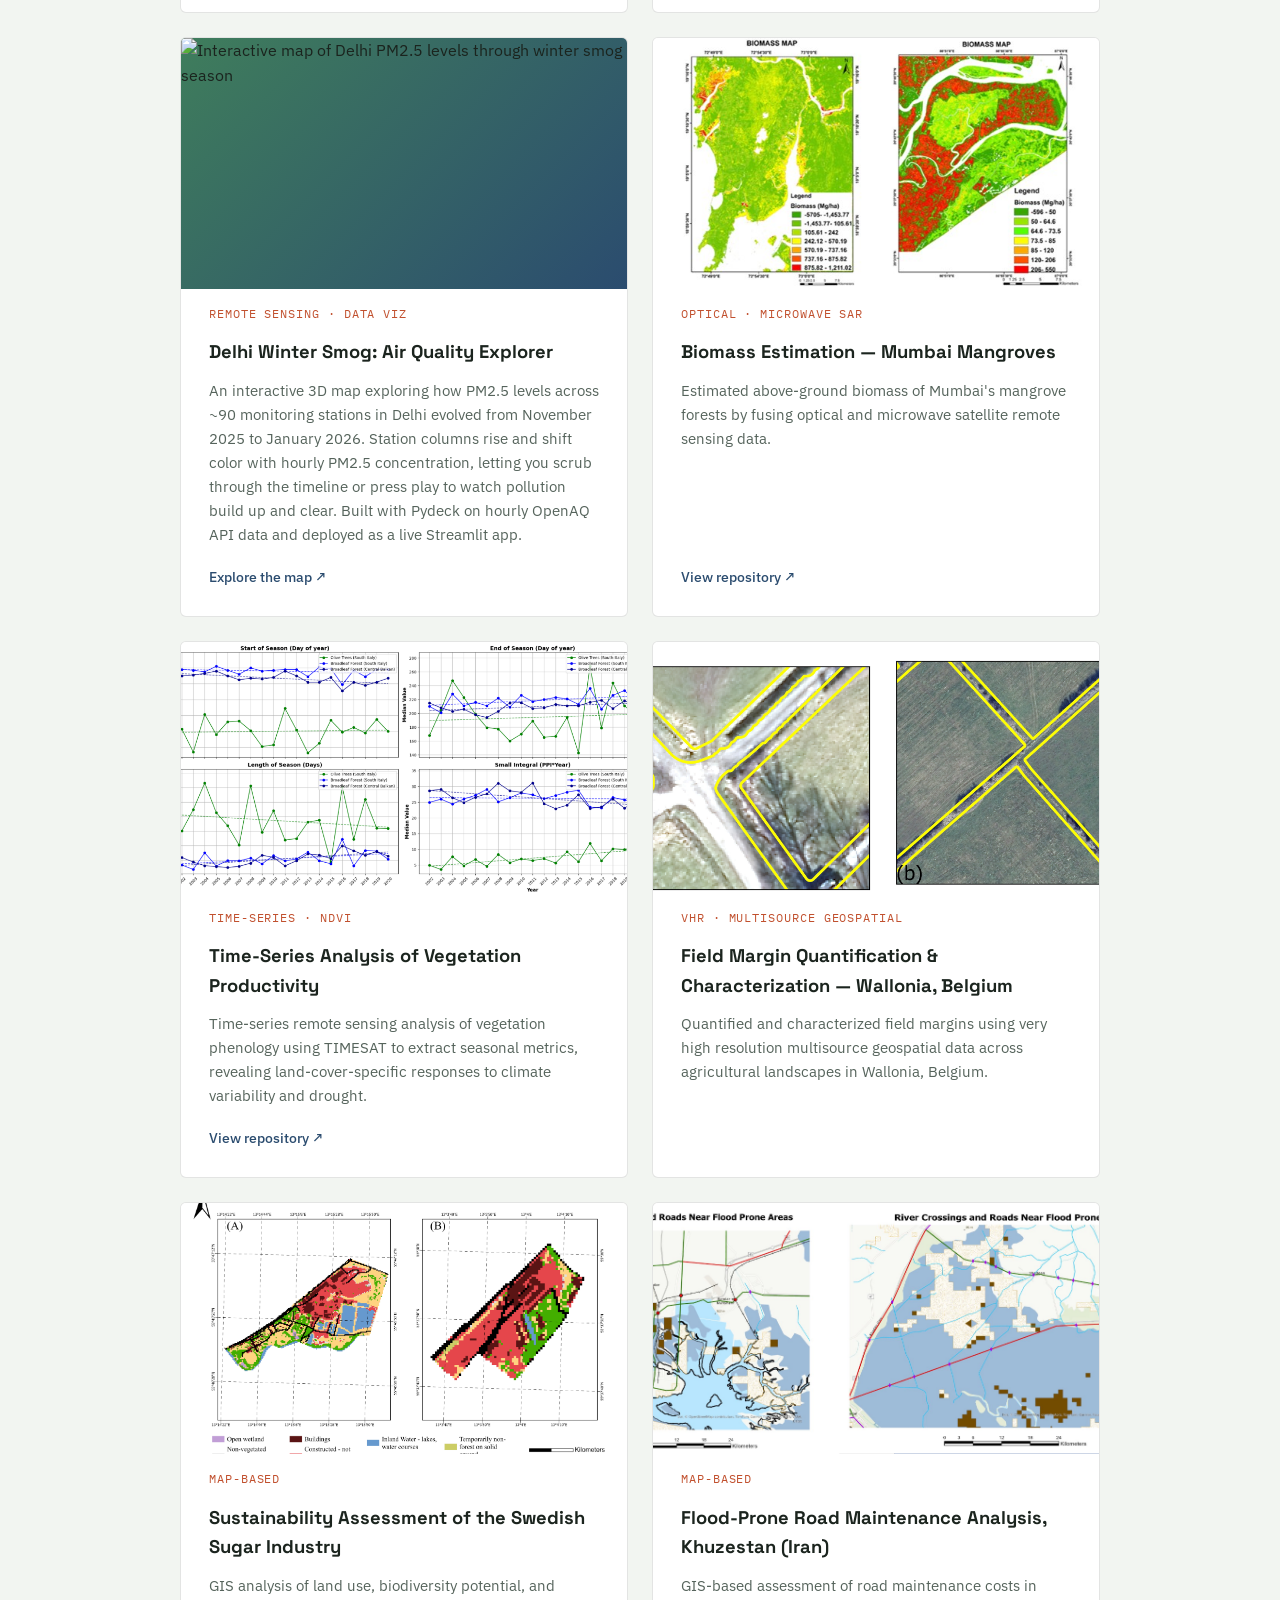
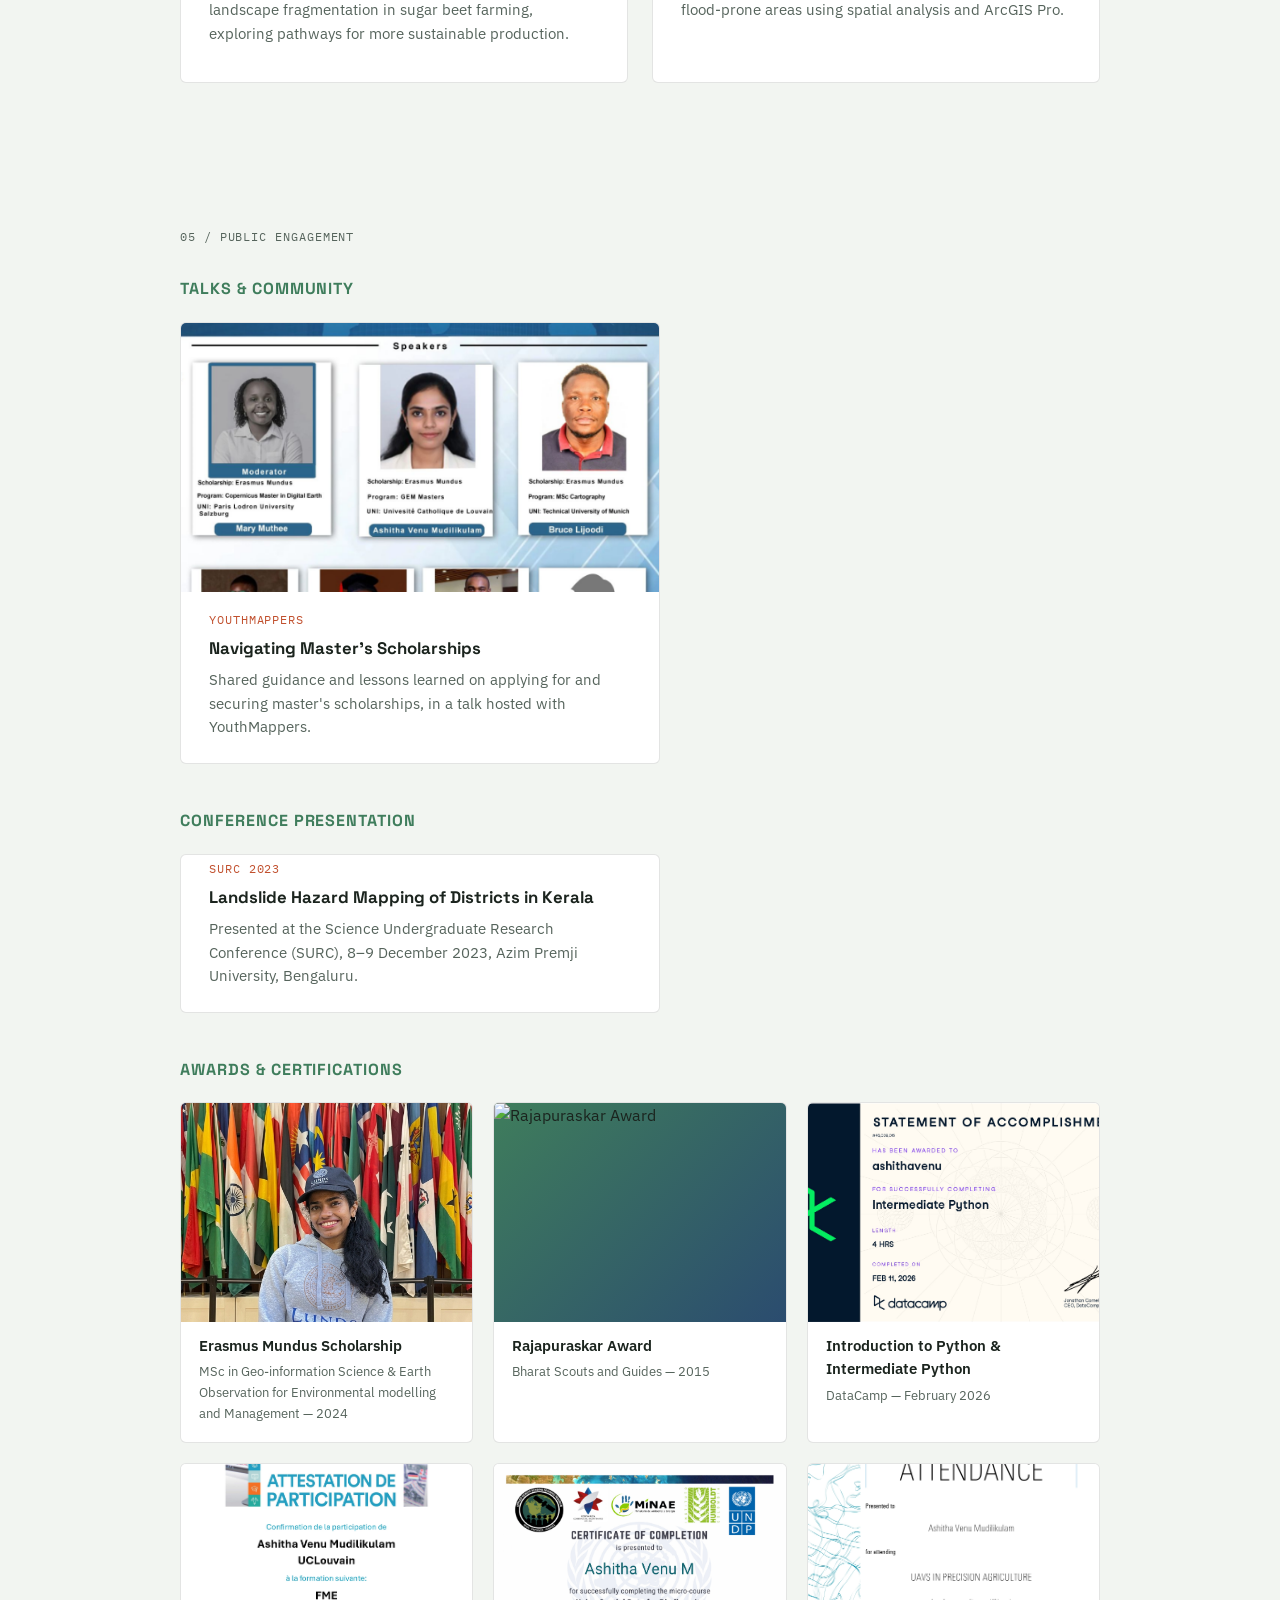
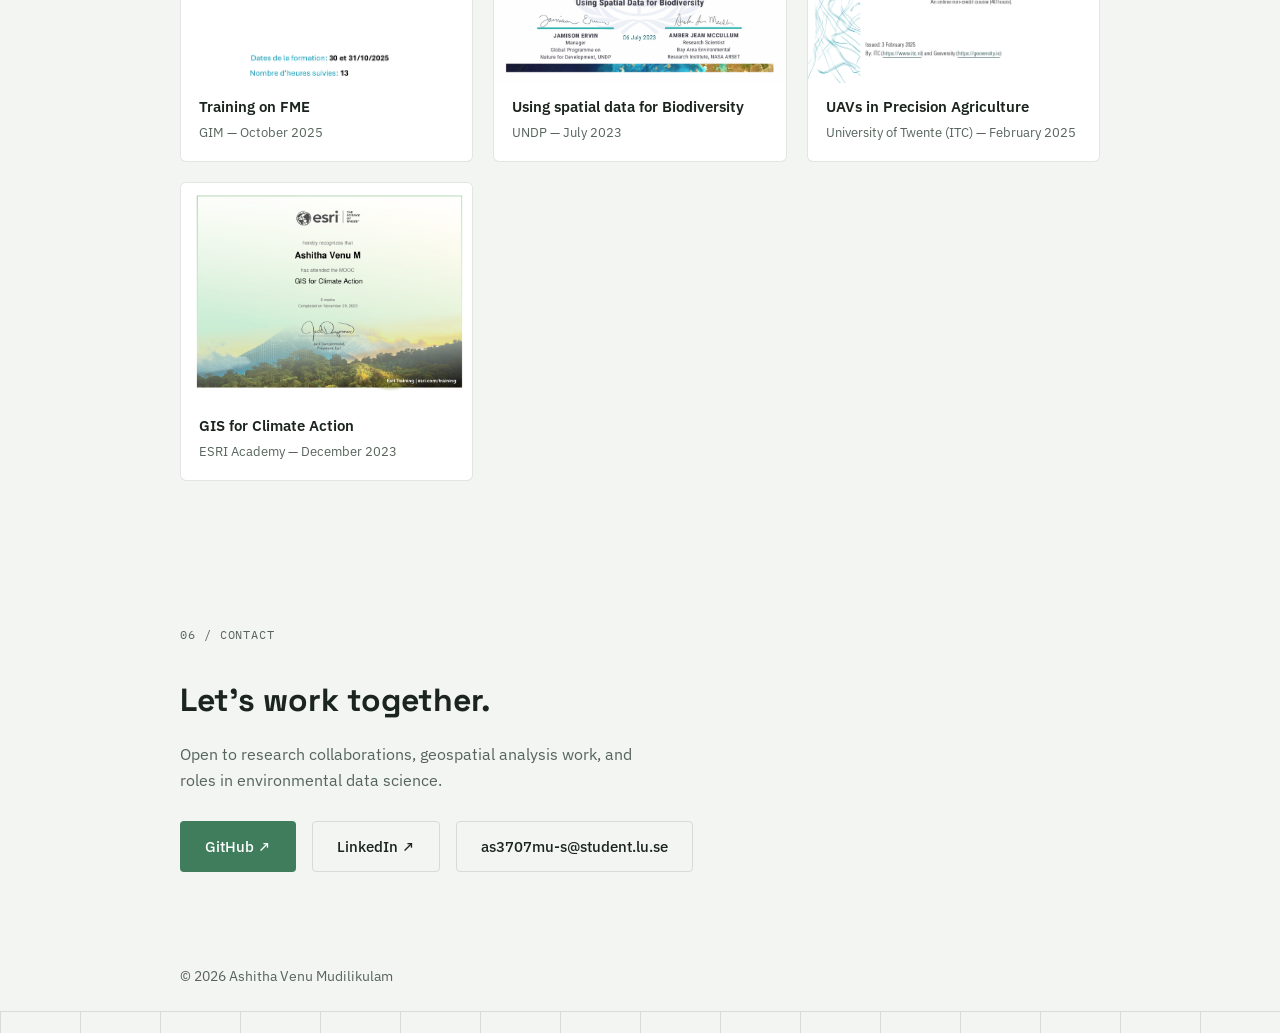
==== commit 8ba70235: "Update index.html" ====
--- a/index.html
+++ b/index.html
@@ -184,6 +184,16 @@
         <p>Machine-learning-based estimation of surface air pollutants using Sentinel-5P, MODIS AOD, ERA5 meteorology, and OpenAQ data, producing national-scale pollution maps for data-scarce regions.</p>
         <a href="https://github.com/AshithaVenu/Machine-Learning-Based-Air-Quality-Prediction" target="_blank" rel="noopener" class="card-link">View repository ↗</a>
       </article>
+      
+      <article class="project-card">
+        <div class="card-image">
+          <img src="images/delhi-winter-smog-explorer.png" alt="Interactive map of Delhi PM2.5 levels through winter smog season">
+        </div>
+        <span class="tag-mono card-tag">REMOTE SENSING · DATA VIZ</span>
+        <h3>Delhi Winter Smog: Air Quality Explorer</h3>
+        <p>An interactive 3D map exploring how PM2.5 levels across ~90 monitoring stations in Delhi evolved from November 2025 to January 2026. Station columns rise and shift color with hourly PM2.5 concentration, letting you scrub through the timeline or press play to watch pollution build up and clear. Built with Pydeck on hourly OpenAQ API data and deployed as a live Streamlit app.</p>
+        <a href="https://delhi-winter-smog---air-quality-explorer-5uvbhlgn7vmbksp73b7fb.streamlit.app/" target="_blank" rel="noopener" class="card-link">Explore the map ↗</a>
+      </article>
 
       <article class="project-card">
         <div class="card-image">
--- a/style.css
+++ b/style.css
@@ -337,6 +337,65 @@
   object-fit: cover;
   display: block;
 }
+
+/* Lightbox — project images only */
+#projects .card-image.zoomable {
+  cursor: zoom-in;
+  position: relative;
+}
+#projects .card-image.zoomable::after {
+  content: '⤢';
+  position: absolute;
+  top: 10px;
+  right: 10px;
+  width: 30px;
+  height: 30px;
+  border-radius: 4px;
+  background: rgba(16, 21, 18, 0.6);
+  color: #fff;
+  display: flex;
+  align-items: center;
+  justify-content: center;
+  font-size: 15px;
+  opacity: 0;
+  transition: opacity 0.2s ease;
+}
+#projects .card-image.zoomable:hover::after { opacity: 1; }
+
+.lightbox-overlay {
+  position: fixed;
+  inset: 0;
+  background: rgba(10, 14, 12, 0.92);
+  display: flex;
+  align-items: center;
+  justify-content: center;
+  padding: 40px;
+  opacity: 0;
+  visibility: hidden;
+  transition: opacity 0.25s ease;
+  z-index: 1000;
+}
+.lightbox-overlay.active {
+  opacity: 1;
+  visibility: visible;
+}
+.lightbox-img {
+  max-width: 90vw;
+  max-height: 85vh;
+  border-radius: 6px;
+  box-shadow: 0 20px 60px rgba(0, 0, 0, 0.5);
+}
+.lightbox-close {
+  position: absolute;
+  top: 24px;
+  right: 32px;
+  background: none;
+  border: none;
+  color: #fff;
+  font-size: 2.4rem;
+  line-height: 1;
+  cursor: pointer;
+}
 .project-card:hover {
   transform: translateY(-4px);
   border-color: var(--accent-forest);
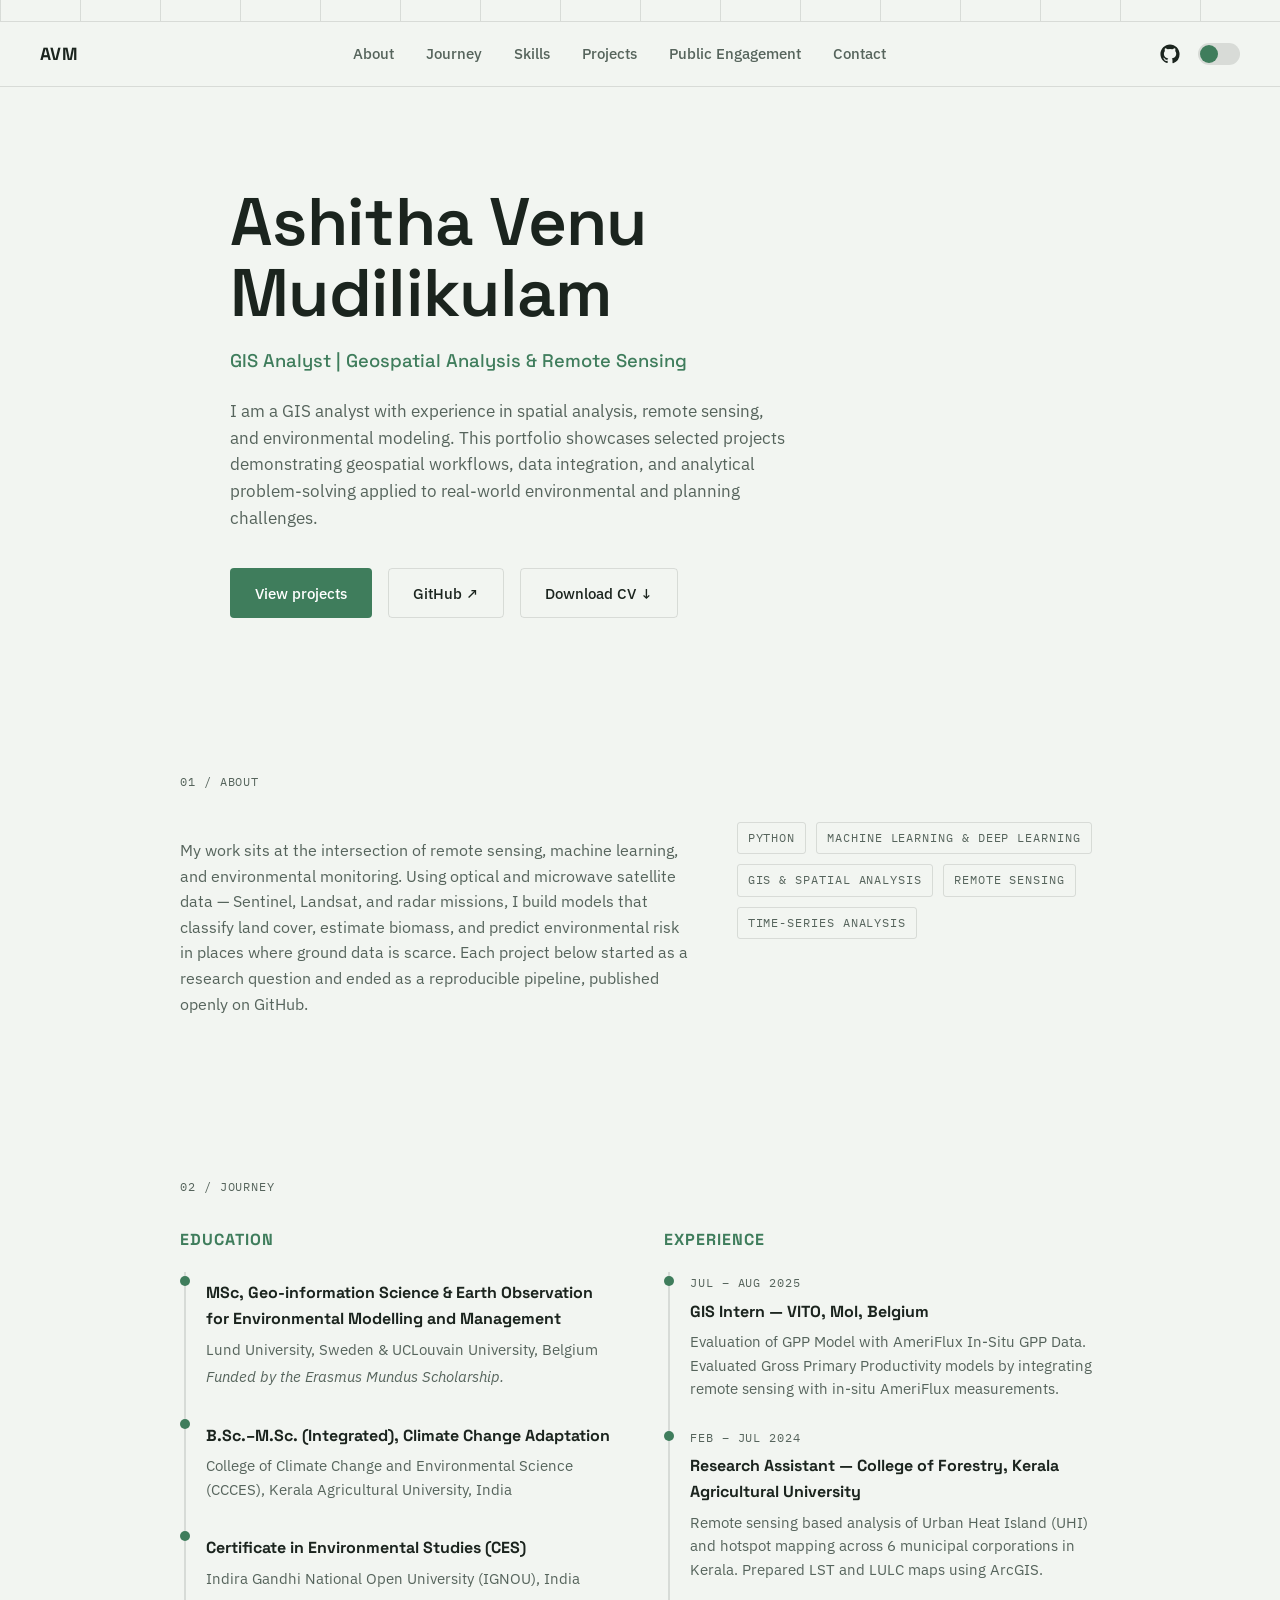
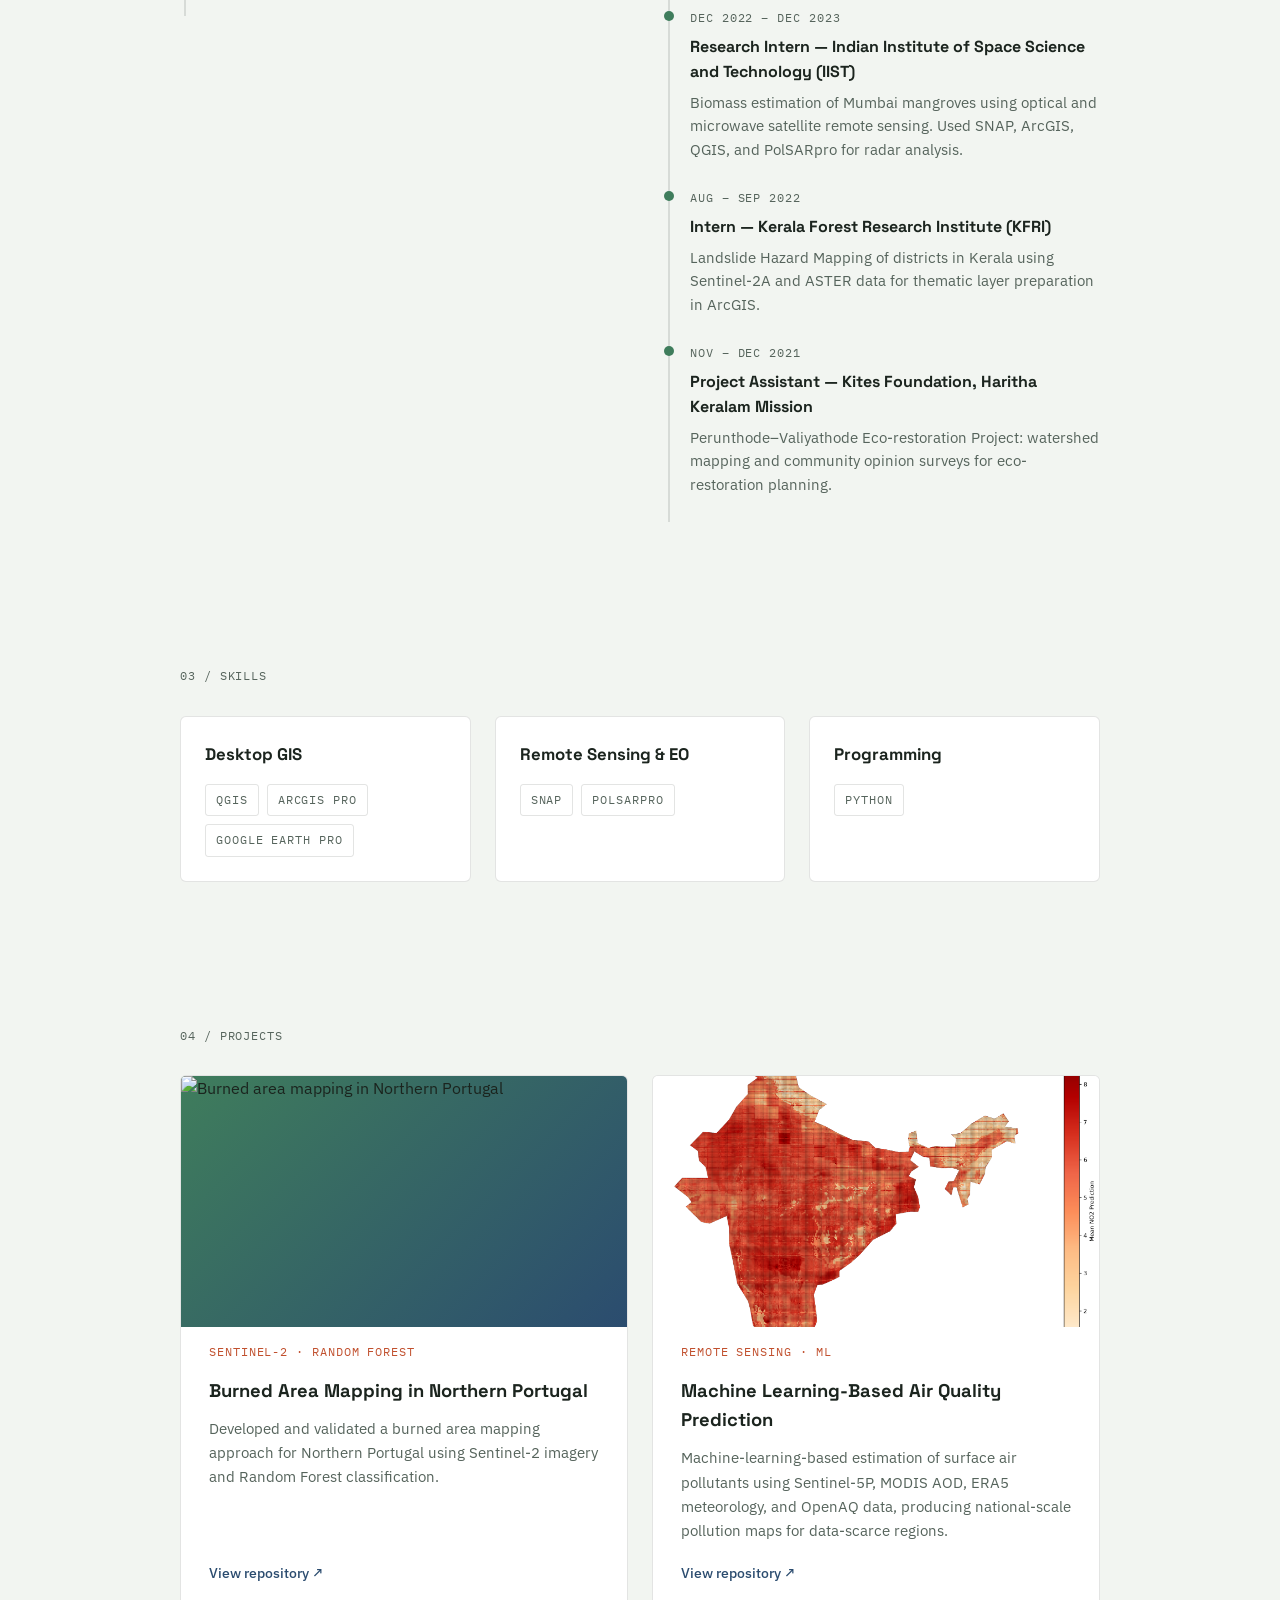
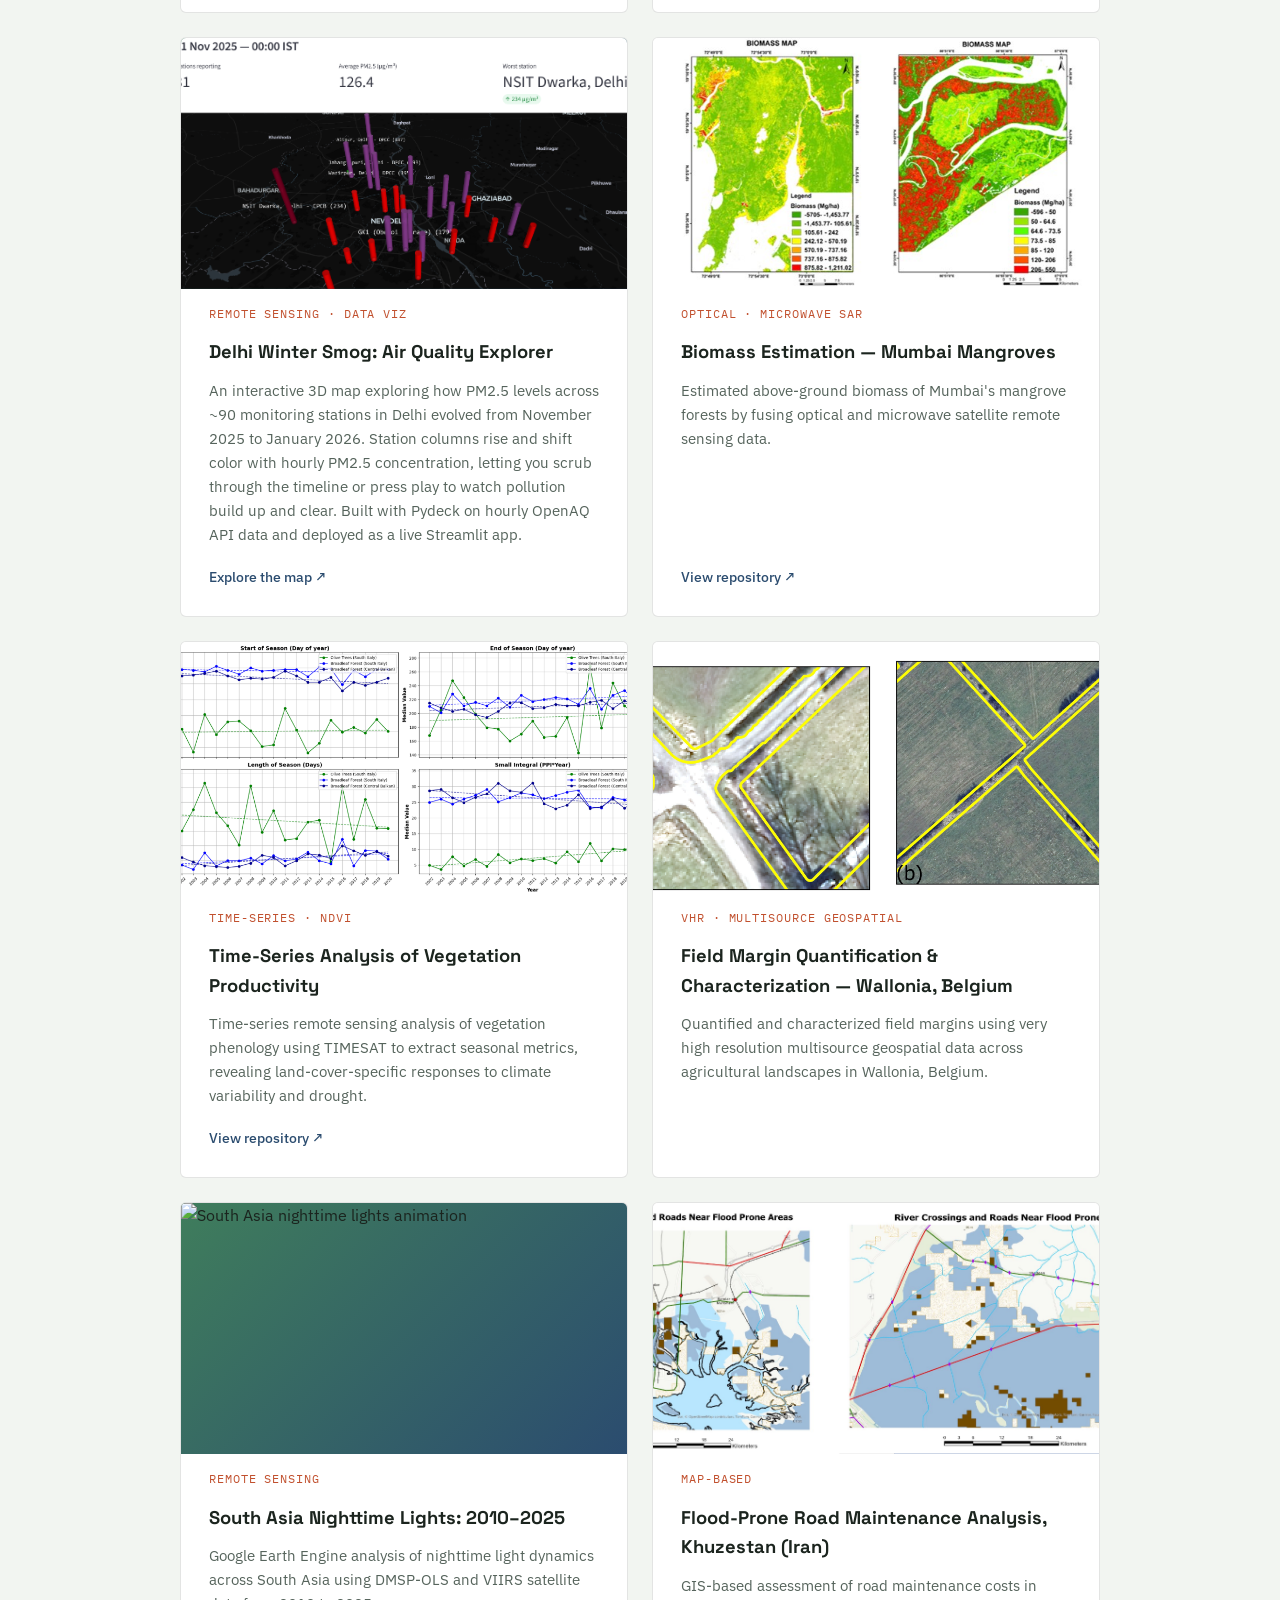
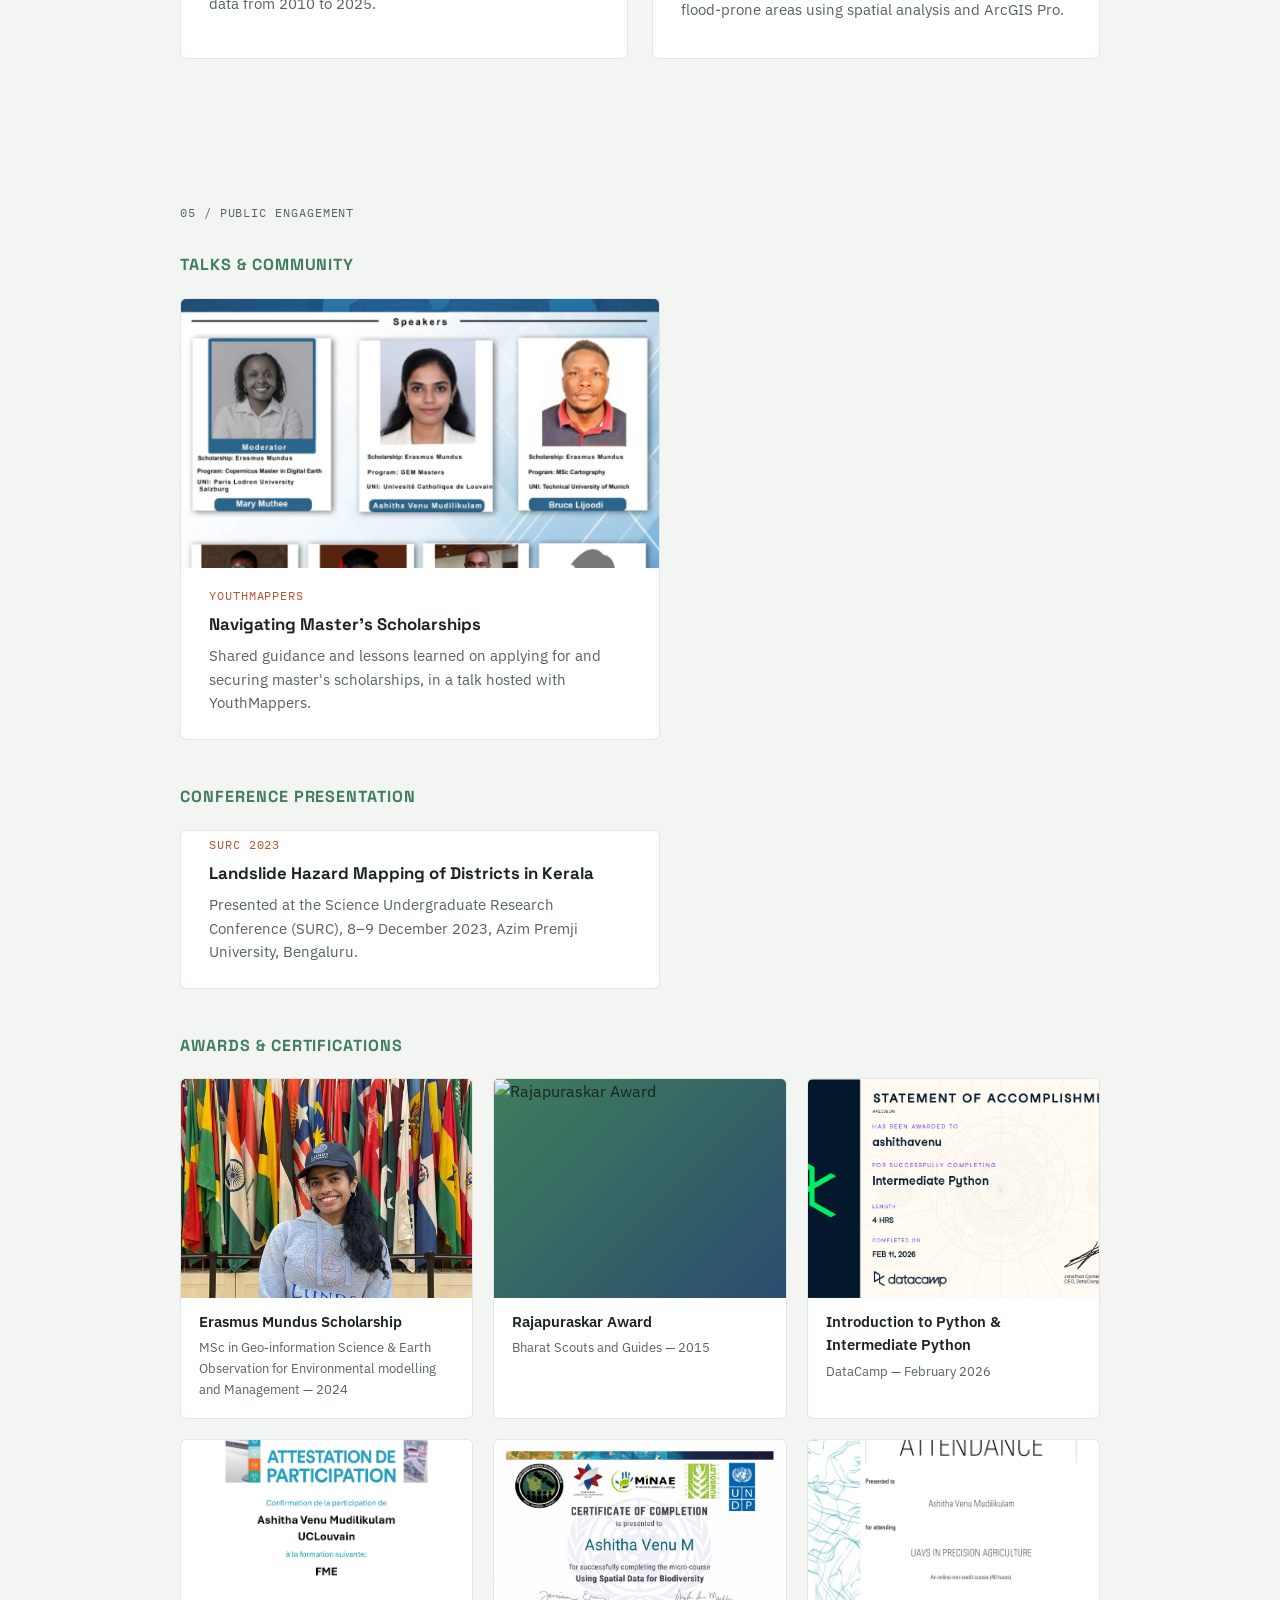
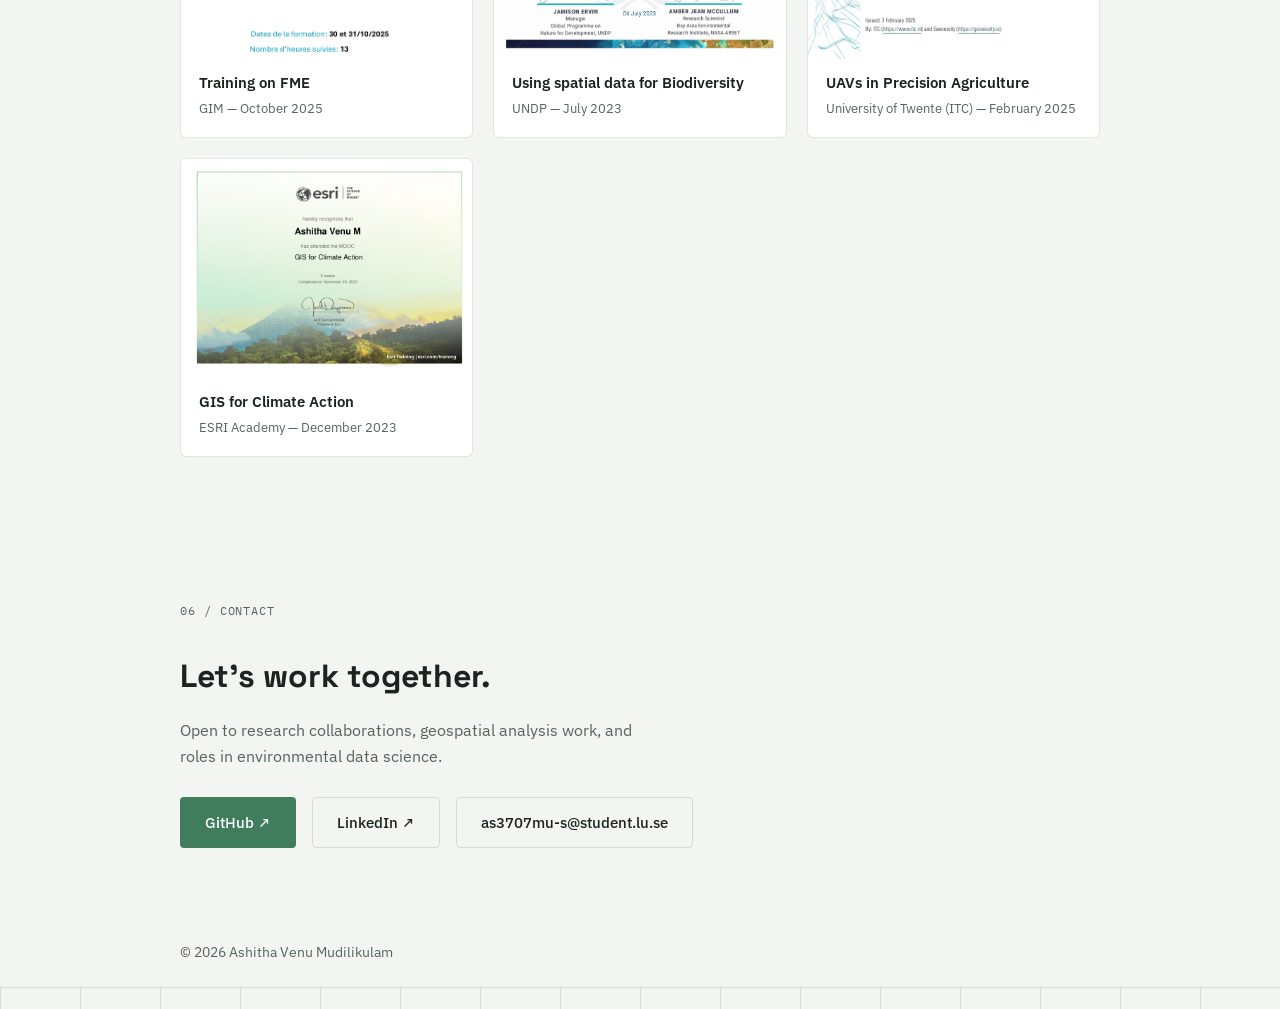
==== commit fb7fa62e: "Update index.html" ====
--- a/index.html
+++ b/index.html
@@ -226,13 +226,13 @@
       </article>
 
       <article class="project-card">
-        <div class="card-image">
-          <img src="images/sugar-industry-sweden.jpg" alt="Sustainability assessment of the Swedish sugar industry">
-        </div>
-        <span class="tag-mono card-tag">MAP-BASED </span>
-        <h3>Sustainability Assessment of the Swedish Sugar Industry</h3>
-        <p>GIS analysis of land use, biodiversity potential, and landscape fragmentation in sugar beet farming, exploring pathways for more sustainable production.</p>
-      </article>
+  <div class="card-image">
+    <img src="images/South-Asia-Nighttime-Lights.gif" alt="South Asia nighttime lights animation">
+  </div>
+  <span class="tag-mono card-tag">REMOTE SENSING</span>
+  <h3>South Asia Nighttime Lights: 2010–2025</h3>
+  <p>Google Earth Engine analysis of nighttime light dynamics across South Asia using DMSP-OLS and VIIRS satellite data from 2010 to 2025.</p>
+</article>
 
       <article class="project-card">
         <div class="card-image">
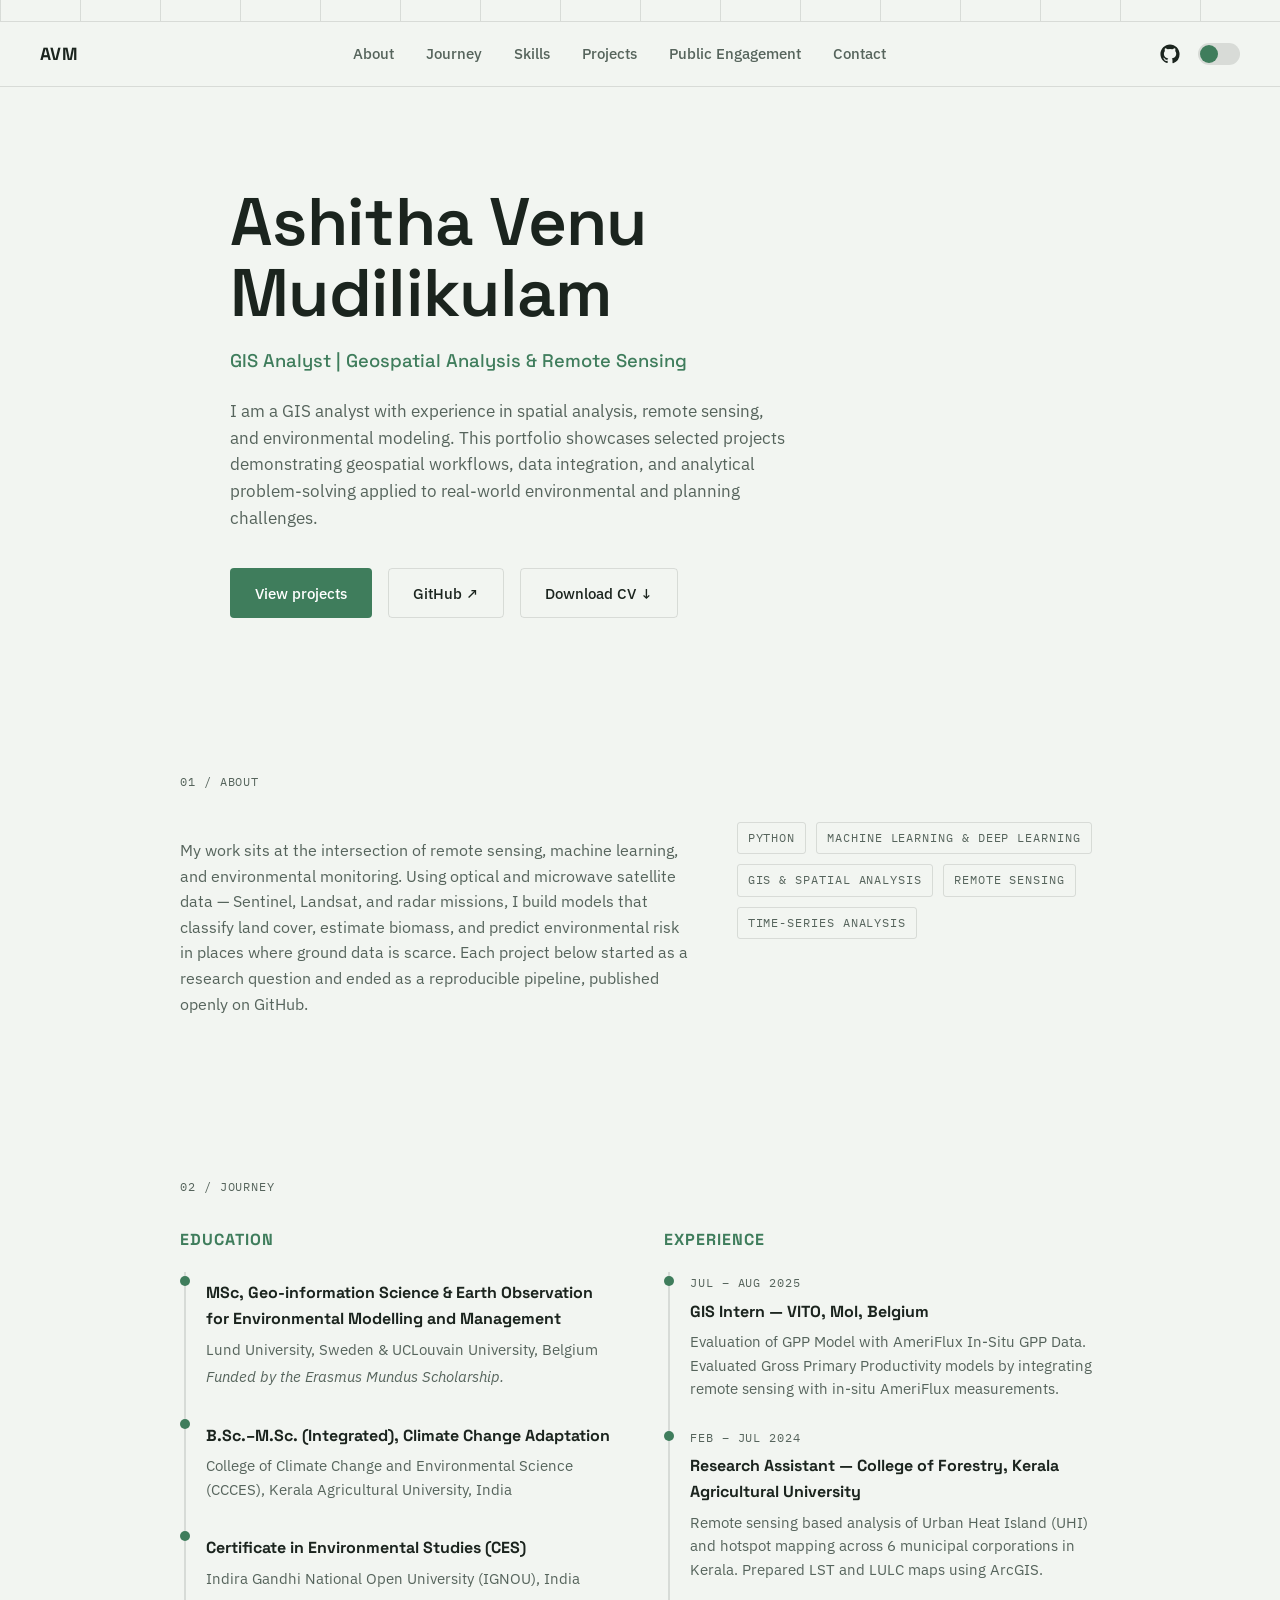
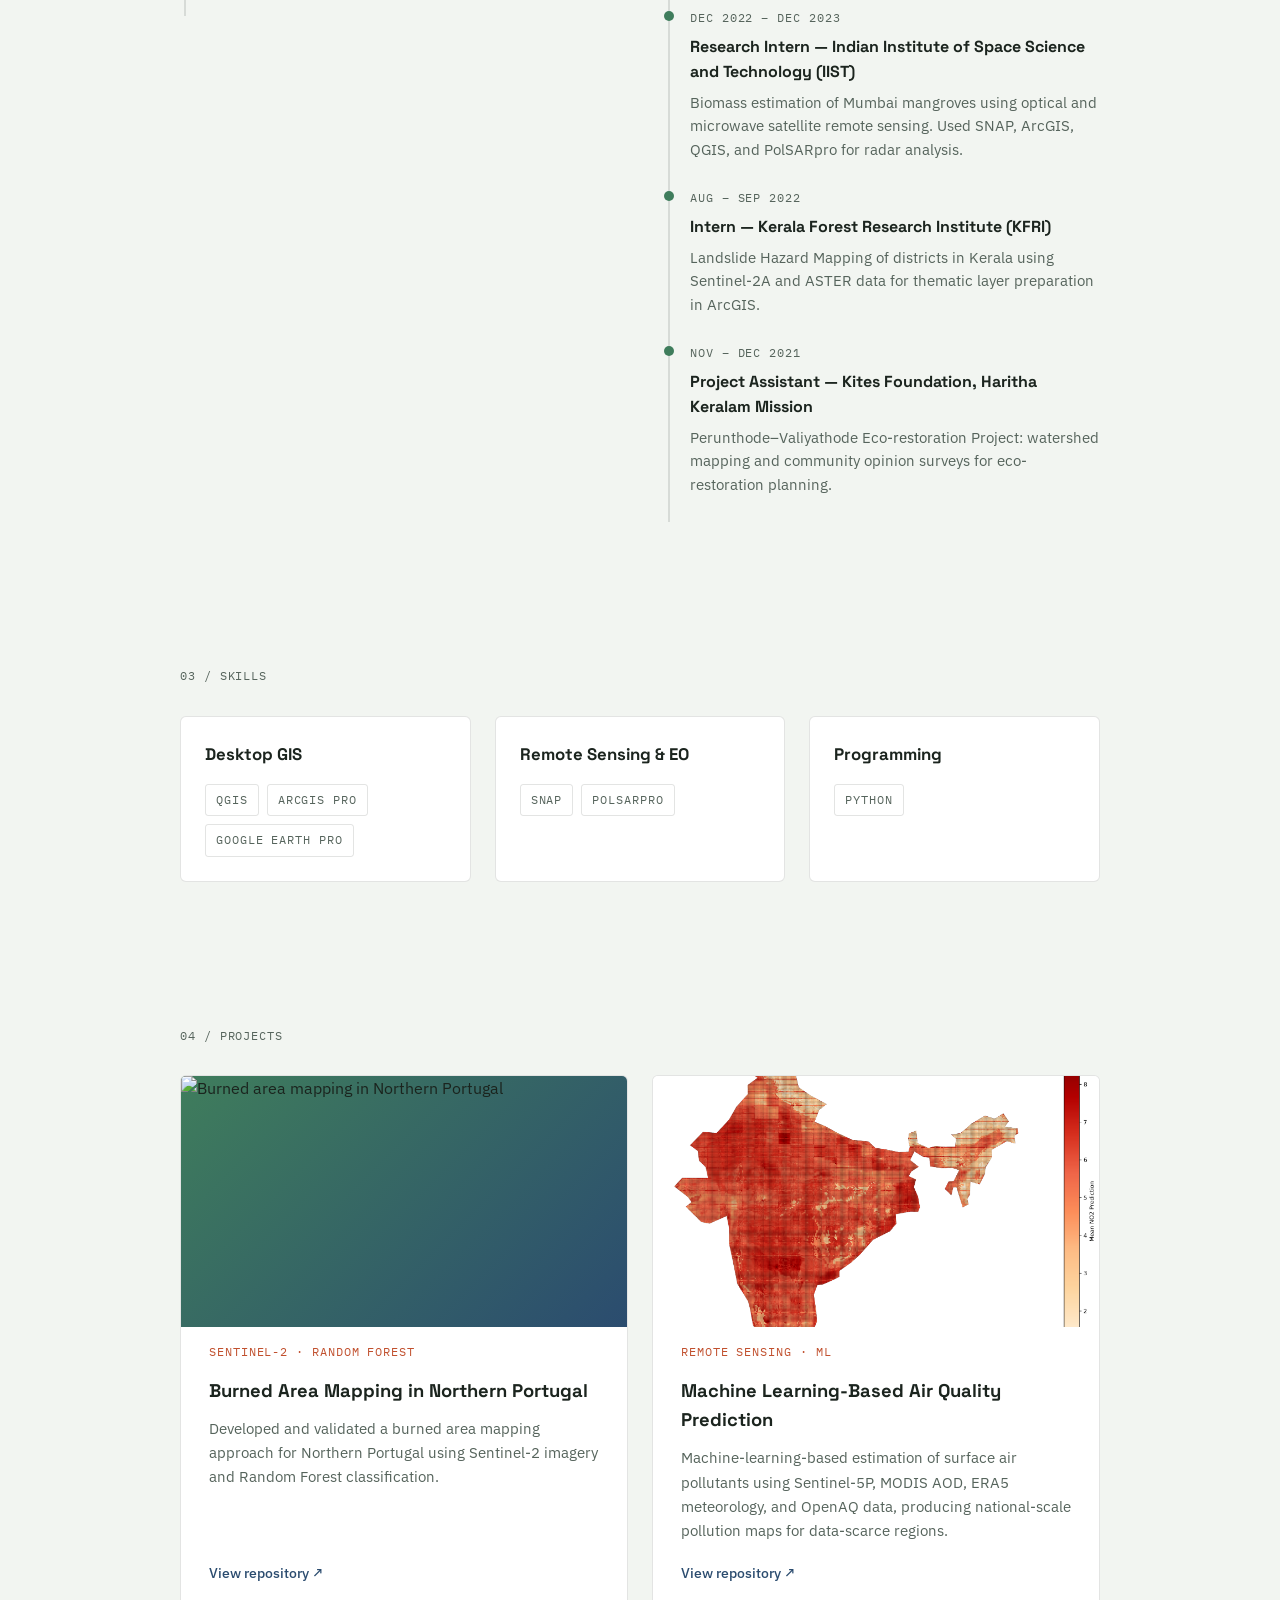
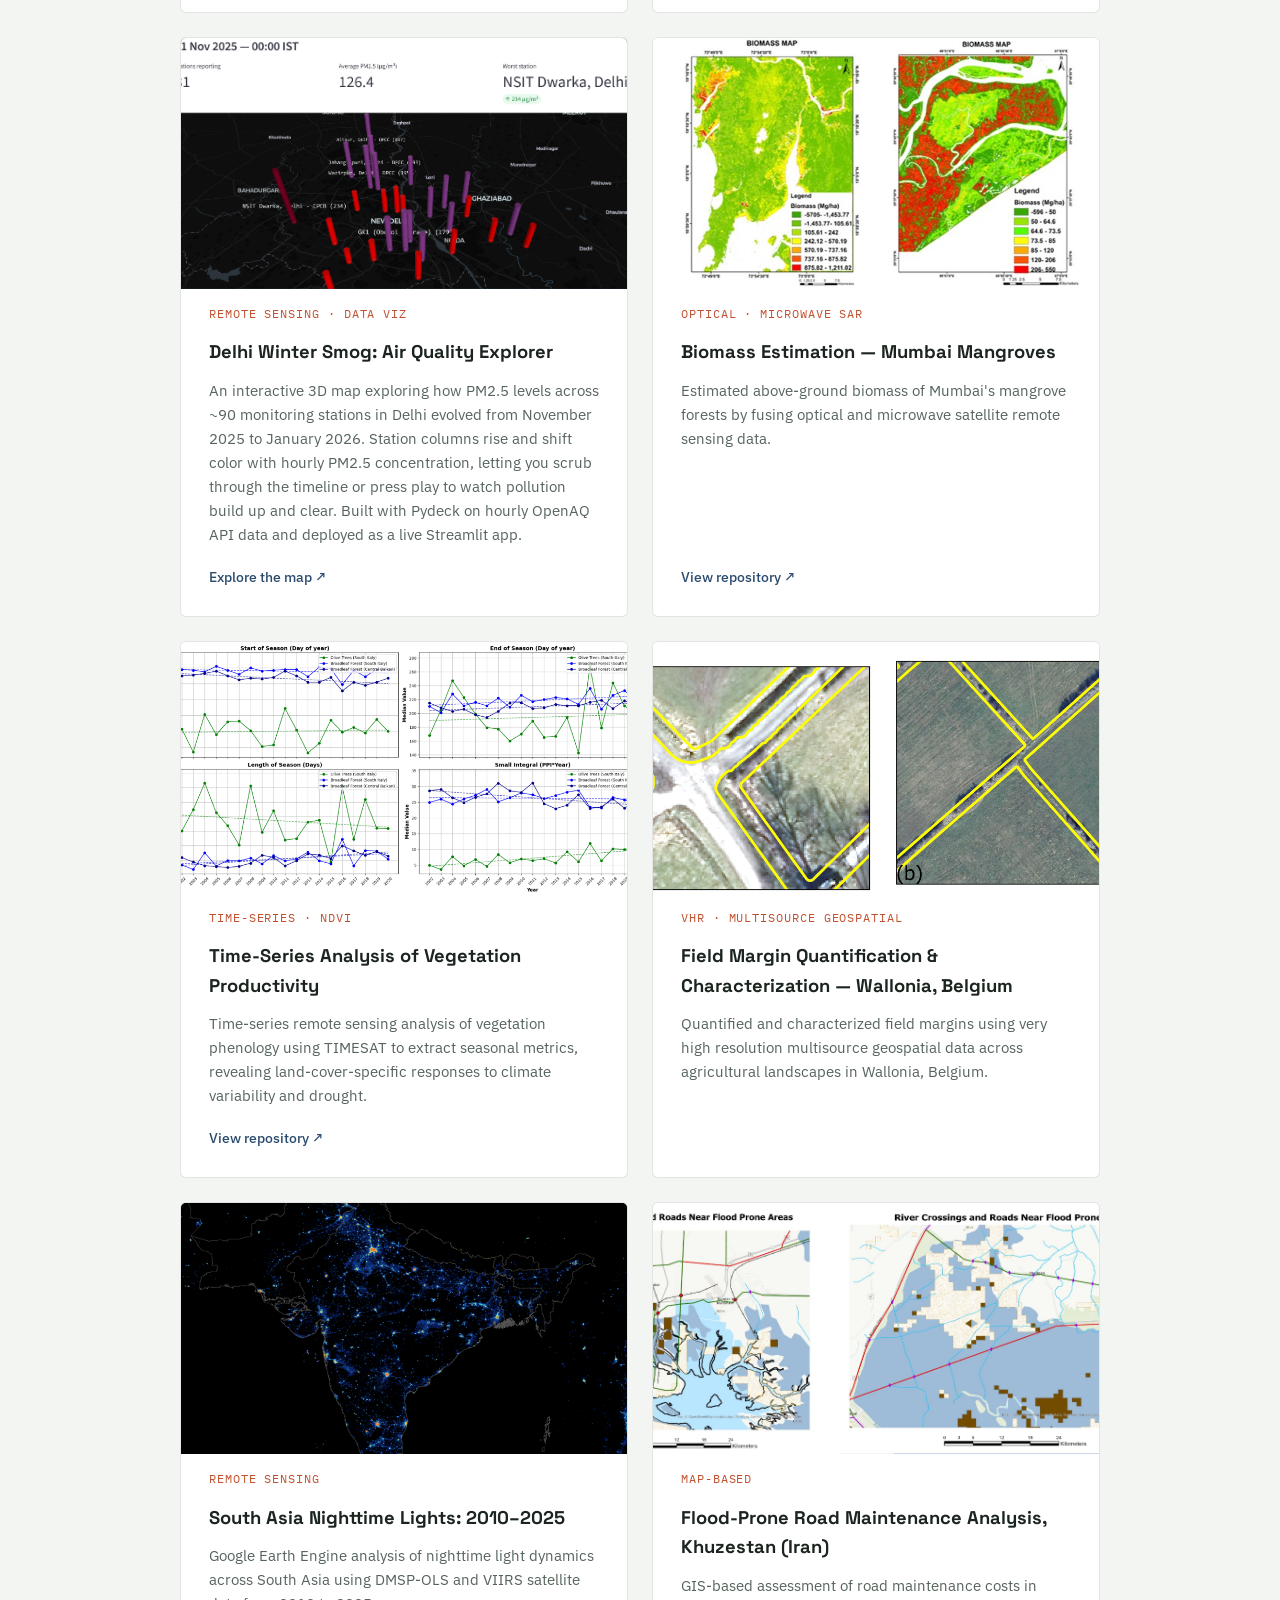
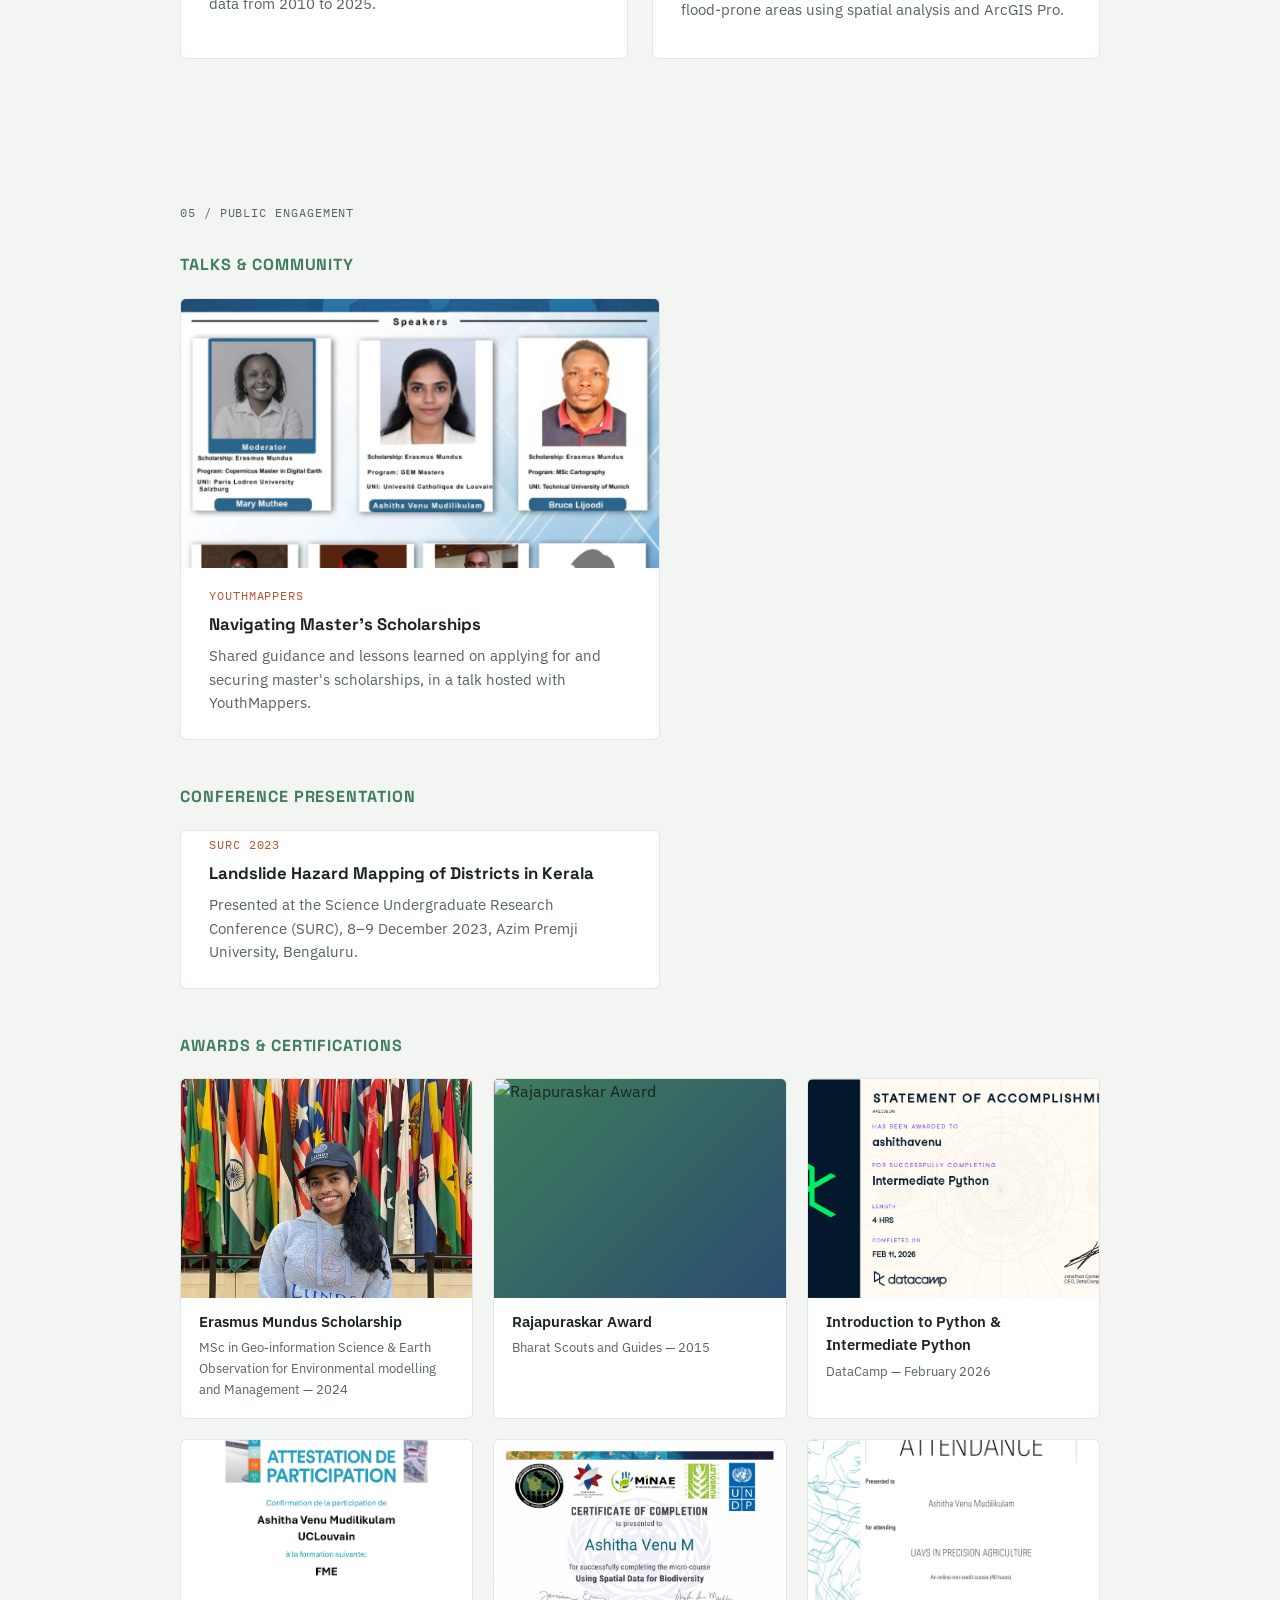
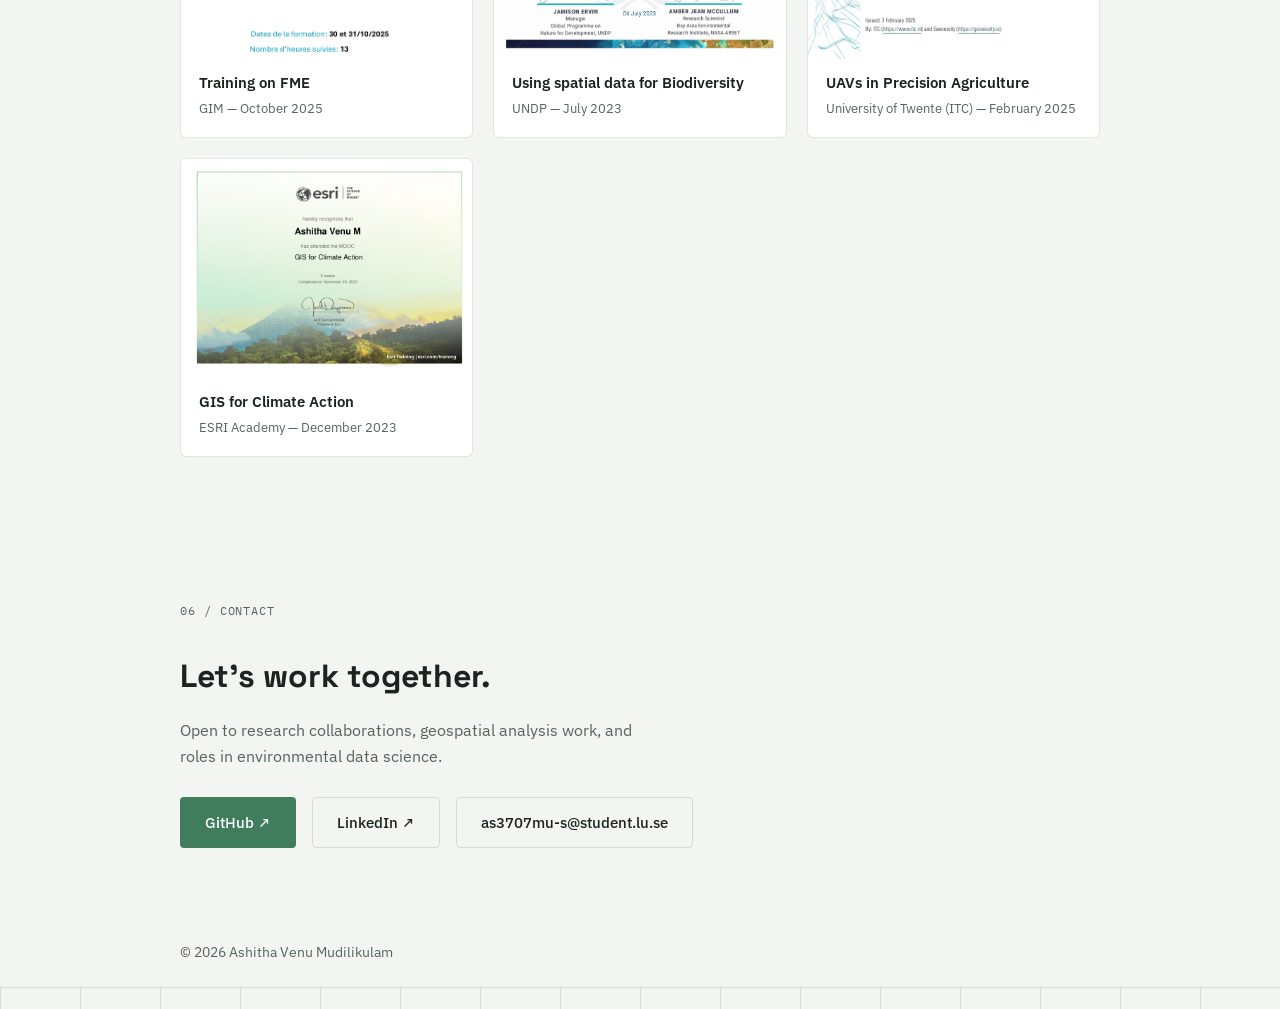
==== commit c23ada5f: "Update index.html" ====
--- a/index.html
+++ b/index.html
@@ -1,345 +1,465 @@
 <!DOCTYPE html>
 <html lang="en">
 <head>
-<meta charset="UTF-8">
-<meta name="viewport" content="width=device-width, initial-scale=1.0">
-<title>Ashitha Venu Mudilikulam — GIS Analyst</title>
-<link rel="preconnect" href="https://fonts.googleapis.com">
-<link rel="preconnect" href="https://fonts.gstatic.com" crossorigin>
-<link href="https://fonts.googleapis.com/css2?family=Space+Grotesk:wght@400;500;600;700&family=IBM+Plex+Sans:wght@400;500;600&family=IBM+Plex+Mono:wght@400;500&display=swap" rel="stylesheet">
-<link rel="stylesheet" href="style.css">
+  <meta charset="UTF-8">
+  <meta name="viewport" content="width=device-width, initial-scale=1.0">
+  <title>Ashitha Venu Mudilikulam — GIS Analyst</title>
+  <link rel="preconnect" href="https://fonts.googleapis.com">
+  <link rel="preconnect" href="https://fonts.gstatic.com" crossorigin>
+  <link href="https://fonts.googleapis.com/css2?family=Space+Grotesk:wght@400;500;600;700&family=IBM+Plex+Sans:wght@400;500;600&family=IBM+Plex+Mono:wght@400;500&display=swap" rel="stylesheet">
+  <link rel="stylesheet" href="style.css">
 </head>
+
 <body>
 
-<!-- graticule ticks -->
-<div class="graticule graticule-top" aria-hidden="true"></div>
-
-<header class="site-header">
-  <a href="#top" class="mark">AVM</a>
-  <nav class="nav">
-    <a href="#about">About</a>
-    <a href="#journey">Journey</a>
-    <a href="#skills">Skills</a>
-    <a href="#projects">Projects</a>
-    <a href="#public">Public Engagement</a>
-    <a href="#contact">Contact</a>
-  </nav>
-  <div class="header-actions">
-    <a class="icon-link" href="https://github.com/AshithaVenu" target="_blank" rel="noopener" aria-label="GitHub profile">
-      <svg width="20" height="20" viewBox="0 0 24 24" fill="currentColor"><path d="M12 .5C5.73.5.5 5.73.5 12c0 5.09 3.29 9.4 7.86 10.93.57.1.79-.25.79-.55v-2.16c-3.2.7-3.87-1.36-3.87-1.36-.53-1.34-1.28-1.7-1.28-1.7-1.05-.72.08-.71.08-.71 1.16.08 1.77 1.19 1.77 1.19 1.03 1.77 2.7 1.26 3.36.96.1-.75.4-1.26.73-1.55-2.56-.29-5.25-1.28-5.25-5.71 0-1.26.45-2.29 1.19-3.09-.12-.29-.52-1.47.11-3.06 0 0 .97-.31 3.18 1.18a10.98 10.98 0 0 1 5.79 0c2.2-1.49 3.17-1.18 3.17-1.18.64 1.59.24 2.77.12 3.06.74.8 1.19 1.83 1.19 3.09 0 4.44-2.7 5.42-5.27 5.7.42.36.78 1.07.78 2.16v3.2c0 .3.21.66.79.55A11.5 11.5 0 0 0 23.5 12C23.5 5.73 18.27.5 12 .5Z"/></svg>
-    </a>
-    <button class="theme-toggle" id="themeToggle" aria-label="Toggle dark mode">
-      <span class="toggle-track"><span class="toggle-thumb"></span></span>
-    </button>
-  </div>
-</header>
-
-<main id="top">
-
-  <section class="hero" id="hero">
-    <h1 class="hero-title">Ashitha Venu<br>Mudilikulam</h1>
-    <p class="hero-role">GIS Analyst | Geospatial Analysis &amp; Remote Sensing</p>
-    <p class="hero-lede">I am a GIS analyst with experience in spatial analysis, remote sensing, and environmental modeling. This portfolio showcases selected projects demonstrating geospatial workflows, data integration, and analytical problem-solving applied to real-world environmental and planning challenges.</p>
-    <div class="hero-cta">
-      <a href="#projects" class="btn btn-primary">View projects</a>
-      <a href="https://github.com/AshithaVenu" target="_blank" rel="noopener" class="btn btn-ghost">GitHub ↗</a>
-      <a href="files/Ashitha_CV.pdf" target="_blank" class="btn btn-ghost">Download CV ↓</a>
+  <!-- graticule ticks -->
+  <div class="graticule graticule-top" aria-hidden="true"></div>
+
+  <header class="site-header">
+    <a href="#top" class="mark">AVM</a>
+
+    <nav class="nav">
+      <a href="#about">About</a>
+      <a href="#journey">Journey</a>
+      <a href="#skills">Skills</a>
+      <a href="#projects">Projects</a>
+      <a href="#public">Public Engagement</a>
+      <a href="#contact">Contact</a>
+    </nav>
+
+    <div class="header-actions">
+      <a class="icon-link" href="https://github.com/AshithaVenu" target="_blank" rel="noopener" aria-label="GitHub profile">
+        <svg width="20" height="20" viewBox="0 0 24 24" fill="currentColor">
+          <path d="M12 .5C5.73.5.5 5.73.5 12c0 5.09 3.29 9.4 7.86 10.93.57.1.79-.25.79-.55v-2.16c-3.2.7-3.87-1.36-3.87-1.36-.53-1.34-1.28-1.7-1.28-1.7-1.05-.72.08-.71.08-.71 1.16.08 1.77 1.19 1.77 1.19 1.03 1.77 2.7 1.26 3.36.96.1-.75.4-1.26.73-1.55-2.56-.29-5.25-1.28-5.25-5.71 0-1.26.45-2.29 1.19-3.09-.12-.29-.52-1.47.11-3.06 0 0 .97-.31 3.18 1.18a10.98 10.98 0 0 1 5.79 0c2.2-1.49 3.17-1.18 3.17-1.18.64 1.59.24 2.77.12 3.06.74.8 1.19 1.83 1.19 3.09 0 4.44-2.7 5.42-5.27 5.7.42.36.78 1.07.78 2.16v3.2c0 .3.21.66.79.55A11.5 11.5 0 0 0 23.5 12C23.5 5.73 18.27.5 12 .5Z"/>
+        </svg>
+      </a>
+
+      <button class="theme-toggle" id="themeToggle" aria-label="Toggle dark mode">
+        <span class="toggle-track">
+          <span class="toggle-thumb"></span>
+        </span>
+      </button>
     </div>
-  </section>
-
-  <section class="about" id="about">
-    <div class="section-label"><span class="tag-mono">01 / ABOUT</span></div>
-    <div class="about-grid">
-      <p class="about-text">
-        My work sits at the intersection of remote sensing, machine learning, and environmental monitoring.
-        Using optical and microwave satellite data — Sentinel, Landsat, and radar missions, I build models that
-        classify land cover, estimate biomass, and predict environmental risk in places where ground data is scarce.
-        Each project below started as a research question and ended as a reproducible pipeline, published openly on GitHub.
+  </header>
+
+  <main id="top">
+
+    <section class="hero" id="hero">
+      <h1 class="hero-title">Ashitha Venu<br>Mudilikulam</h1>
+      <p class="hero-role">GIS Analyst | Geospatial Analysis &amp; Remote Sensing</p>
+      <p class="hero-lede">
+        I am a GIS analyst with experience in spatial analysis, remote sensing, and environmental modeling.
+        This portfolio showcases selected projects demonstrating geospatial workflows, data integration,
+        and analytical problem-solving applied to real-world environmental and planning challenges.
       </p>
-      <div class="about-tools">
-        <span class="tag-mono">Python</span>
-        <span class="tag-mono">Machine Learning &amp; Deep Learning</span>
-        <span class="tag-mono">GIS &amp; Spatial Analysis</span>
-        <span class="tag-mono">Remote Sensing</span>
-        <span class="tag-mono">Time-Series Analysis</span>
-      </div>
-    </div>
-  </section>
-
-  <section class="journey" id="journey">
-    <div class="section-label"><span class="tag-mono">02 / JOURNEY</span></div>
-    <div class="journey-grid">
-
-      <div class="journey-col">
-        <h3 class="journey-heading">Education</h3>
-
-        <div class="timeline-item">
-          <span class="tag-mono timeline-date"></span>
-          <h4>MSc, Geo-information Science &amp; Earth Observation for Environmental Modelling and Management</h4>
-          <p>Lund University, Sweden &amp; UCLouvain University, Belgium</p>
-          <p class="timeline-note">Funded by the Erasmus Mundus Scholarship.</p>
-        </div>
-
-        <div class="timeline-item">
-          <span class="tag-mono timeline-date"></span>
-          <h4>B.Sc.–M.Sc. (Integrated), Climate Change Adaptation</h4>
-          <p>College of Climate Change and Environmental Science (CCCES), Kerala Agricultural University, India</p>
-        </div>
-
-        <div class="timeline-item">
-          <span class="tag-mono timeline-date"></span>
-          <h4>Certificate in Environmental Studies (CES)</h4>
-          <p>Indira Gandhi National Open University (IGNOU), India</p>
-        </div>
-      </div>
-
-      <div class="journey-col">
-        <h3 class="journey-heading">Experience</h3>
-
-        <div class="timeline-item">
-          <span class="tag-mono timeline-date">JUL – AUG 2025</span>
-          <h4>GIS Intern — VITO, Mol, Belgium</h4>
-          <p>Evaluation of GPP Model with AmeriFlux In-Situ GPP Data. Evaluated Gross Primary Productivity models by integrating remote sensing with in-situ AmeriFlux measurements.</p>
-        </div>
-
-        <div class="timeline-item">
-          <span class="tag-mono timeline-date">FEB – JUL 2024</span>
-          <h4>Research Assistant — College of Forestry, Kerala Agricultural University</h4>
-          <p>Remote sensing based analysis of Urban Heat Island (UHI) and hotspot mapping across 6 municipal corporations in Kerala. Prepared LST and LULC maps using ArcGIS.</p>
-        </div>
-
-        <div class="timeline-item">
-          <span class="tag-mono timeline-date">DEC 2022 – DEC 2023</span>
-          <h4>Research Intern — Indian Institute of Space Science and Technology (IIST)</h4>
-          <p>Biomass estimation of Mumbai mangroves using optical and microwave satellite remote sensing. Used SNAP, ArcGIS, QGIS, and PolSARpro for radar analysis.</p>
-        </div>
-
-        <div class="timeline-item">
-          <span class="tag-mono timeline-date">AUG – SEP 2022</span>
-          <h4>Intern — Kerala Forest Research Institute (KFRI)</h4>
-          <p>Landslide Hazard Mapping of districts in Kerala using Sentinel-2A and ASTER data for thematic layer preparation in ArcGIS.</p>
-        </div>
-
-        <div class="timeline-item">
-          <span class="tag-mono timeline-date">NOV – DEC 2021</span>
-          <h4>Project Assistant — Kites Foundation, Haritha Keralam Mission</h4>
-          <p>Perunthode–Valiyathode Eco-restoration Project: watershed mapping and community opinion surveys for eco-restoration planning.</p>
-        </div>
-      </div>
-
-    </div>
-  </section>
-
-  <section class="skills" id="skills">
-    <div class="section-label"><span class="tag-mono">03 / SKILLS</span></div>
-    <div class="skills-grid">
-
-      <div class="skill-card">
-        <h4>Desktop GIS</h4>
+
+      <div class="hero-cta">
+        <a href="#projects" class="btn btn-primary">View projects</a>
+        <a href="https://github.com/AshithaVenu" target="_blank" rel="noopener" class="btn btn-ghost">GitHub ↗</a>
+        <a href="files/Ashitha_CV.pdf" target="_blank" class="btn btn-ghost">Download CV ↓</a>
+      </div>
+    </section>
+
+    <section class="about" id="about">
+      <div class="section-label">
+        <span class="tag-mono">01 / ABOUT</span>
+      </div>
+
+      <div class="about-grid">
+        <p class="about-text">
+          My work sits at the intersection of remote sensing, machine learning, and environmental monitoring.
+          Using optical and microwave satellite data — Sentinel, Landsat, and radar missions, I build models that
+          classify land cover, estimate biomass, and predict environmental risk in places where ground data is scarce.
+          Each project below started as a research question and ended as a reproducible pipeline, published openly on GitHub.
+        </p>
+
         <div class="about-tools">
-          <span class="tag-mono">QGIS</span>
-          <span class="tag-mono">ArcGIS PRO</span>
-          <span class="tag-mono">GOOGLE EARTH PRO</span>
-        </div>
-      </div>
-
-      <div class="skill-card">
-        <h4>Remote Sensing &amp; EO</h4>
-        <div class="about-tools">
-          <span class="tag-mono">SNAP</span>
-          <span class="tag-mono">POLSARPRO</span>
-        </div>
-      </div>
-
-      <div class="skill-card">
-        <h4>Programming</h4>
-        <div class="about-tools">
-          <span class="tag-mono">PYTHON</span>
-        </div>
-      </div>
-
-    </div>
-  </section>
-
-  <section class="projects" id="projects">
-    <div class="section-label"><span class="tag-mono">04 / PROJECTS</span></div>
-    <div class="project-grid">
-
-      <article class="project-card">
-        <div class="card-image">
-          <img src="images/burned-area-portugal.jpeg" alt="Burned area mapping in Northern Portugal">
-        </div>
-        <span class="tag-mono card-tag">SENTINEL-2 · RANDOM FOREST</span>
-        <h3>Burned Area Mapping in Northern Portugal</h3>
-        <p>Developed and validated a burned area mapping approach for Northern Portugal using Sentinel-2 imagery and Random Forest classification.</p>
-        <a href="https://github.com/AshithaVenu/Burned-area-mapping-in-Northern-Portugal" target="_blank" rel="noopener" class="card-link">View repository ↗</a>
-      </article>
-
-      <article class="project-card">
-        <div class="card-image">
-          <img src="images/air-quality-prediction.png" alt="Machine learning based air quality prediction">
-        </div>
-        <span class="tag-mono card-tag">REMOTE SENSING · ML</span>
-        <h3>Machine Learning-Based Air Quality Prediction</h3>
-        <p>Machine-learning-based estimation of surface air pollutants using Sentinel-5P, MODIS AOD, ERA5 meteorology, and OpenAQ data, producing national-scale pollution maps for data-scarce regions.</p>
-        <a href="https://github.com/AshithaVenu/Machine-Learning-Based-Air-Quality-Prediction" target="_blank" rel="noopener" class="card-link">View repository ↗</a>
-      </article>
-      
-      <article class="project-card">
-        <div class="card-image">
-          <img src="images/delhi-winter-smog-explorer.png" alt="Interactive map of Delhi PM2.5 levels through winter smog season">
-        </div>
-        <span class="tag-mono card-tag">REMOTE SENSING · DATA VIZ</span>
-        <h3>Delhi Winter Smog: Air Quality Explorer</h3>
-        <p>An interactive 3D map exploring how PM2.5 levels across ~90 monitoring stations in Delhi evolved from November 2025 to January 2026. Station columns rise and shift color with hourly PM2.5 concentration, letting you scrub through the timeline or press play to watch pollution build up and clear. Built with Pydeck on hourly OpenAQ API data and deployed as a live Streamlit app.</p>
-        <a href="https://delhi-winter-smog---air-quality-explorer-5uvbhlgn7vmbksp73b7fb.streamlit.app/" target="_blank" rel="noopener" class="card-link">Explore the map ↗</a>
-      </article>
-
-      <article class="project-card">
-        <div class="card-image">
-          <img src="images/biomass-mangroves.jpg" alt="Biomass estimation of Mumbai mangroves">
-        </div>
-        <span class="tag-mono card-tag">OPTICAL · MICROWAVE SAR</span>
-        <h3>Biomass Estimation — Mumbai Mangroves</h3>
-        <p>Estimated above-ground biomass of Mumbai's mangrove forests by fusing optical and microwave satellite remote sensing data.</p>
-        <a href="https://github.com/AshithaVenu/Biomass-estimation-using-optical-and-microwave-satellite-remote-sensing" target="_blank" rel="noopener" class="card-link">View repository ↗</a>
-      </article>
-
-      <article class="project-card">
-        <div class="card-image">
-          <img src="images/vegetation-productivity.png" alt="Time series analysis of vegetation productivity">
-        </div>
-        <span class="tag-mono card-tag">TIME-SERIES · NDVI</span>
-        <h3>Time-Series Analysis of Vegetation Productivity</h3>
-        <p>Time-series remote sensing analysis of vegetation phenology using TIMESAT to extract seasonal metrics, revealing land-cover-specific responses to climate variability and drought.</p>
-        <a href="https://github.com/AshithaVenu/Time-Series-Analysis-of-Vegetation-Productivity-" target="_blank" rel="noopener" class="card-link">View repository ↗</a>
-      </article>
-
-      <article class="project-card">
-        <div class="card-image">
-          <img src="images/field-margin-wallonia.jpg" alt="Field margin quantification in Wallonia, Belgium">
-        </div>
-        <span class="tag-mono card-tag">VHR · MULTISOURCE GEOSPATIAL</span>
-        <h3>Field Margin Quantification &amp; Characterization — Wallonia, Belgium</h3>
-        <p>Quantified and characterized field margins using very high resolution multisource geospatial data across agricultural landscapes in Wallonia, Belgium.</p>
-        <a href="#" target="_blank" rel="noopener" class="card-link"></a>
-      </article>
-
-      <article class="project-card">
-  <div class="card-image">
-    <img src="images/South-Asia-Nighttime-Lights.gif" alt="South Asia nighttime lights animation">
-  </div>
-  <span class="tag-mono card-tag">REMOTE SENSING</span>
-  <h3>South Asia Nighttime Lights: 2010–2025</h3>
-  <p>Google Earth Engine analysis of nighttime light dynamics across South Asia using DMSP-OLS and VIIRS satellite data from 2010 to 2025.</p>
-</article>
-
-      <article class="project-card">
-        <div class="card-image">
-          <img src="images/flood-road-khuzestan.png" alt="Flood-prone road maintenance analysis in Khuzestan, Iran">
-        </div>
-        <span class="tag-mono card-tag">MAP-BASED </span>
-        <h3>Flood-Prone Road Maintenance Analysis, Khuzestan (Iran)</h3>
-        <p>GIS-based assessment of road maintenance costs in flood-prone areas using spatial analysis and ArcGIS Pro.</p>
-      </article>
-
-    </div>
-  </section>
-
-  <section class="public" id="public">
-    <div class="section-label"><span class="tag-mono">05 / PUBLIC ENGAGEMENT</span></div>
-
-    <div class="public-block">
-      <h3 class="journey-heading">Talks &amp; Community</h3>
-      <div class="public-card">
-        <div class="card-image">
-          <img src="images/youthmappers-scholarship-talk.png" alt="Navigating Master's Scholarships talk with YouthMappers">
-        </div>
-        <span class="tag-mono card-tag">YOUTHMAPPERS</span>
-        <h4>Navigating Master's Scholarships</h4>
-        <p>Shared guidance and lessons learned on applying for and securing master's scholarships, in a talk hosted with YouthMappers.</p>
-      </div>
-    </div>
-
-    <div class="public-block">
-      <h3 class="journey-heading">Conference Presentation</h3>
-      <div class="public-card">
-        <span class="tag-mono card-tag">SURC 2023</span>
-        <h4>Landslide Hazard Mapping of Districts in Kerala</h4>
-        <p>Presented at the Science Undergraduate Research Conference (SURC), 8–9 December 2023, Azim Premji University, Bengaluru.</p>
-      </div>
-    </div>
-
-    <div class="public-block">
-      <h3 class="journey-heading">Awards &amp; Certifications</h3>
-      <div class="cert-grid">
-
-        <div class="cert-card">
-          <div class="card-image"><img src="images/erasmus-mundus-scholarship.png" alt="Erasmus Mundus Scholarship"></div>
-          <p class="cert-name">Erasmus Mundus Scholarship</p>
-          <p class="cert-note">MSc in Geo-information Science &amp; Earth Observation for Environmental modelling and Management — 2024</p>
-        </div>
-
-        <div class="cert-card">
-          <div class="card-image"><img src="images/rajapuraskar-award.jpg" alt="Rajapuraskar Award"></div>
-          <p class="cert-name">Rajapuraskar Award</p>
-          <p class="cert-note">Bharat Scouts and Guides — 2015</p>
-        </div>
-
-        <div class="cert-card">
-          <div class="card-image"><img src="images/cert-python-datacamp.jpg" alt="Introduction to Python and Intermediate Python certificate"></div>
-          <p class="cert-name">Introduction to Python &amp; Intermediate Python</p>
-          <p class="cert-note">DataCamp — February 2026</p>
-        </div>
-
-        <div class="cert-card">
-          <div class="card-image"><img src="images/cert-fme-gim.jpg" alt="FME training certificate"></div>
-          <p class="cert-name">Training on FME</p>
-          <p class="cert-note">GIM — October 2025</p>
-        </div>
-
-        <div class="cert-card">
-          <div class="card-image"><img src="images/spatial-data.jpg" alt="Using spatial data for Biodiversity certificate"></div>
-          <p class="cert-name">Using spatial data for Biodiversity </p>
-          <p class="cert-note">UNDP — July 2023</p>
-        </div>
-
-        <div class="cert-card">
-          <div class="card-image"><img src="images/cert-uav-itc.jpg" alt="UAVs in Precision Agriculture certificate"></div>
-          <p class="cert-name">UAVs in Precision Agriculture</p>
-          <p class="cert-note">University of Twente (ITC) — February 2025</p>
-        </div>
-
-        <div class="cert-card">
-          <div class="card-image"><img src="images/cert-gis-climate-esri.jpg" alt="GIS for Climate Action certificate"></div>
-          <p class="cert-name">GIS for Climate Action</p>
-          <p class="cert-note">ESRI Academy — December 2023</p>
-        </div>
-
-      </div>
-    </div>
-  </section>
-
-  <section class="contact" id="contact">
-    <div class="section-label"><span class="tag-mono">06 / CONTACT</span></div>
-    <h2>Let's work together.</h2>
-    <p>Open to research collaborations, geospatial analysis work, and roles in environmental data science.</p>
-    <div class="contact-links">
-      <a href="https://github.com/AshithaVenu" target="_blank" rel="noopener" class="btn btn-primary">GitHub ↗</a>
-      <a href="https://www.linkedin.com/in/ashitha-venu-mudilikulam-62b92218b" target="_blank" rel="noopener" class="btn btn-ghost">LinkedIn ↗</a>
-      <a href="mailto:as3707mu-s@student.lu.se" class="btn btn-ghost">as3707mu-s@student.lu.se</a>
-    </div>
-  </section>
-
-</main>
-
-<footer class="site-footer">
-  <span>© 2026 Ashitha Venu Mudilikulam</span>
-  <span class="tag-mono"></span>
-</footer>
-
-<div class="graticule graticule-bottom" aria-hidden="true"></div>
-
-<script src="script.js"></script>
+          <span class="tag-mono">Python</span>
+          <span class="tag-mono">Machine Learning &amp; Deep Learning</span>
+          <span class="tag-mono">GIS &amp; Spatial Analysis</span>
+          <span class="tag-mono">Remote Sensing</span>
+          <span class="tag-mono">Time-Series Analysis</span>
+        </div>
+      </div>
+    </section>
+
+    <section class="journey" id="journey">
+      <div class="section-label">
+        <span class="tag-mono">02 / JOURNEY</span>
+      </div>
+
+      <div class="journey-grid">
+
+        <div class="journey-col">
+          <h3 class="journey-heading">Education</h3>
+
+          <div class="timeline-item">
+            <span class="tag-mono timeline-date"></span>
+            <h4>MSc, Geo-information Science &amp; Earth Observation for Environmental Modelling and Management</h4>
+            <p>Lund University, Sweden &amp; UCLouvain University, Belgium</p>
+            <p class="timeline-note">Funded by the Erasmus Mundus Scholarship.</p>
+          </div>
+
+          <div class="timeline-item">
+            <span class="tag-mono timeline-date"></span>
+            <h4>B.Sc.–M.Sc. (Integrated), Climate Change Adaptation</h4>
+            <p>College of Climate Change and Environmental Science (CCCES), Kerala Agricultural University, India</p>
+          </div>
+
+          <div class="timeline-item">
+            <span class="tag-mono timeline-date"></span>
+            <h4>Certificate in Environmental Studies (CES)</h4>
+            <p>Indira Gandhi National Open University (IGNOU), India</p>
+          </div>
+        </div>
+
+        <div class="journey-col">
+          <h3 class="journey-heading">Experience</h3>
+
+          <div class="timeline-item">
+            <span class="tag-mono timeline-date">JUL – AUG 2025</span>
+            <h4>GIS Intern — VITO, Mol, Belgium</h4>
+            <p>
+              Evaluation of GPP Model with AmeriFlux In-Situ GPP Data. Evaluated Gross Primary Productivity
+              models by integrating remote sensing with in-situ AmeriFlux measurements.
+            </p>
+          </div>
+
+          <div class="timeline-item">
+            <span class="tag-mono timeline-date">FEB – JUL 2024</span>
+            <h4>Research Assistant — College of Forestry, Kerala Agricultural University</h4>
+            <p>
+              Remote sensing based analysis of Urban Heat Island (UHI) and hotspot mapping across
+              6 municipal corporations in Kerala. Prepared LST and LULC maps using ArcGIS.
+            </p>
+          </div>
+
+          <div class="timeline-item">
+            <span class="tag-mono timeline-date">DEC 2022 – DEC 2023</span>
+            <h4>Research Intern — Indian Institute of Space Science and Technology (IIST)</h4>
+            <p>
+              Biomass estimation of Mumbai mangroves using optical and microwave satellite remote sensing.
+              Used SNAP, ArcGIS, QGIS, and PolSARpro for radar analysis.
+            </p>
+          </div>
+
+          <div class="timeline-item">
+            <span class="tag-mono timeline-date">AUG – SEP 2022</span>
+            <h4>Intern — Kerala Forest Research Institute (KFRI)</h4>
+            <p>
+              Landslide Hazard Mapping of districts in Kerala using Sentinel-2A and ASTER data
+              for thematic layer preparation in ArcGIS.
+            </p>
+          </div>
+
+          <div class="timeline-item">
+            <span class="tag-mono timeline-date">NOV – DEC 2021</span>
+            <h4>Project Assistant — Kites Foundation, Haritha Keralam Mission</h4>
+            <p>
+              Perunthode–Valiyathode Eco-restoration Project: watershed mapping and community
+              opinion surveys for eco-restoration planning.
+            </p>
+          </div>
+        </div>
+
+      </div>
+    </section>
+
+    <section class="skills" id="skills">
+      <div class="section-label">
+        <span class="tag-mono">03 / SKILLS</span>
+      </div>
+
+      <div class="skills-grid">
+
+        <div class="skill-card">
+          <h4>Desktop GIS</h4>
+          <div class="about-tools">
+            <span class="tag-mono">QGIS</span>
+            <span class="tag-mono">ArcGIS PRO</span>
+            <span class="tag-mono">GOOGLE EARTH PRO</span>
+          </div>
+        </div>
+
+        <div class="skill-card">
+          <h4>Remote Sensing &amp; EO</h4>
+          <div class="about-tools">
+            <span class="tag-mono">SNAP</span>
+            <span class="tag-mono">POLSARPRO</span>
+          </div>
+        </div>
+
+        <div class="skill-card">
+          <h4>Programming</h4>
+          <div class="about-tools">
+            <span class="tag-mono">PYTHON</span>
+          </div>
+        </div>
+
+      </div>
+    </section>
+
+    <section class="projects" id="projects">
+      <div class="section-label">
+        <span class="tag-mono">04 / PROJECTS</span>
+      </div>
+
+      <div class="project-grid">
+
+        <article class="project-card">
+          <div class="card-image">
+            <img src="images/burned-area-portugal.jpeg" alt="Burned area mapping in Northern Portugal">
+          </div>
+          <span class="tag-mono card-tag">SENTINEL-2 · RANDOM FOREST</span>
+          <h3>Burned Area Mapping in Northern Portugal</h3>
+          <p>
+            Developed and validated a burned area mapping approach for Northern Portugal using
+            Sentinel-2 imagery and Random Forest classification.
+          </p>
+          <a href="https://github.com/AshithaVenu/Burned-area-mapping-in-Northern-Portugal"
+             target="_blank" rel="noopener" class="card-link">View repository ↗</a>
+        </article>
+
+        <article class="project-card">
+          <div class="card-image">
+            <img src="images/air-quality-prediction.png" alt="Machine learning based air quality prediction">
+          </div>
+          <span class="tag-mono card-tag">REMOTE SENSING · ML</span>
+          <h3>Machine Learning-Based Air Quality Prediction</h3>
+          <p>
+            Machine-learning-based estimation of surface air pollutants using Sentinel-5P, MODIS AOD,
+            ERA5 meteorology, and OpenAQ data, producing national-scale pollution maps for data-scarce regions.
+          </p>
+          <a href="https://github.com/AshithaVenu/Machine-Learning-Based-Air-Quality-Prediction"
+             target="_blank" rel="noopener" class="card-link">View repository ↗</a>
+        </article>
+
+        <article class="project-card">
+          <div class="card-image">
+            <img src="images/delhi-winter-smog-explorer.png"
+                 alt="Interactive map of Delhi PM2.5 levels through winter smog season">
+          </div>
+          <span class="tag-mono card-tag">REMOTE SENSING · DATA VIZ</span>
+          <h3>Delhi Winter Smog: Air Quality Explorer</h3>
+          <p>
+            An interactive 3D map exploring how PM2.5 levels across ~90 monitoring stations in Delhi
+            evolved from November 2025 to January 2026. Station columns rise and shift color with
+            hourly PM2.5 concentration, letting you scrub through the timeline or press play to watch
+            pollution build up and clear. Built with Pydeck on hourly OpenAQ API data and deployed as
+            a live Streamlit app.
+          </p>
+          <a href="https://delhi-winter-smog---air-quality-explorer-5uvbhlgn7vmbksp73b7fb.streamlit.app/"
+             target="_blank" rel="noopener" class="card-link">Explore the map ↗</a>
+        </article>
+
+        <article class="project-card">
+          <div class="card-image">
+            <img src="images/biomass-mangroves.jpg" alt="Biomass estimation of Mumbai mangroves">
+          </div>
+          <span class="tag-mono card-tag">OPTICAL · MICROWAVE SAR</span>
+          <h3>Biomass Estimation — Mumbai Mangroves</h3>
+          <p>
+            Estimated above-ground biomass of Mumbai's mangrove forests by fusing optical and
+            microwave satellite remote sensing data.
+          </p>
+          <a href="https://github.com/AshithaVenu/Biomass-estimation-using-optical-and-microwave-satellite-remote-sensing"
+             target="_blank" rel="noopener" class="card-link">View repository ↗</a>
+        </article>
+
+        <article class="project-card">
+          <div class="card-image">
+            <img src="images/vegetation-productivity.png" alt="Time series analysis of vegetation productivity">
+          </div>
+          <span class="tag-mono card-tag">TIME-SERIES · NDVI</span>
+          <h3>Time-Series Analysis of Vegetation Productivity</h3>
+          <p>
+            Time-series remote sensing analysis of vegetation phenology using TIMESAT to extract
+            seasonal metrics, revealing land-cover-specific responses to climate variability and drought.
+          </p>
+          <a href="https://github.com/AshithaVenu/Time-Series-Analysis-of-Vegetation-Productivity-"
+             target="_blank" rel="noopener" class="card-link">View repository ↗</a>
+        </article>
+
+        <article class="project-card">
+          <div class="card-image">
+            <img src="images/field-margin-wallonia.jpg"
+                 alt="Field margin quantification in Wallonia, Belgium">
+          </div>
+          <span class="tag-mono card-tag">VHR · MULTISOURCE GEOSPATIAL</span>
+          <h3>Field Margin Quantification &amp; Characterization — Wallonia, Belgium</h3>
+          <p>
+            Quantified and characterized field margins using very high resolution multisource
+            geospatial data across agricultural landscapes in Wallonia, Belgium.
+          </p>
+          <a href="#" target="_blank" rel="noopener" class="card-link"></a>
+        </article>
+
+        <!-- South Asia Nighttime Lights replaces the former Swedish Sugar Industry project -->
+        <article class="project-card">
+          <div class="card-image">
+            <img src="images/South-Asia-Nighttime-Lights.gif"
+                 alt="South Asia nighttime lights animation from 2010 to 2025">
+          </div>
+          <span class="tag-mono card-tag">REMOTE SENSING</span>
+          <h3>South Asia Nighttime Lights: 2010–2025</h3>
+          <p>
+            Google Earth Engine analysis of nighttime light dynamics across South Asia using
+            DMSP-OLS and VIIRS satellite data from 2010 to 2025.
+          </p>
+        </article>
+
+        <article class="project-card">
+          <div class="card-image">
+            <img src="images/flood-road-khuzestan.png"
+                 alt="Flood-prone road maintenance analysis in Khuzestan, Iran">
+          </div>
+          <span class="tag-mono card-tag">MAP-BASED</span>
+          <h3>Flood-Prone Road Maintenance Analysis, Khuzestan (Iran)</h3>
+          <p>
+            GIS-based assessment of road maintenance costs in flood-prone areas using spatial
+            analysis and ArcGIS Pro.
+          </p>
+        </article>
+
+      </div>
+    </section>
+
+    <section class="public" id="public">
+      <div class="section-label">
+        <span class="tag-mono">05 / PUBLIC ENGAGEMENT</span>
+      </div>
+
+      <div class="public-block">
+        <h3 class="journey-heading">Talks &amp; Community</h3>
+
+        <div class="public-card">
+          <div class="card-image">
+            <img src="images/youthmappers-scholarship-talk.png"
+                 alt="Navigating Master's Scholarships talk with YouthMappers">
+          </div>
+          <span class="tag-mono card-tag">YOUTHMAPPERS</span>
+          <h4>Navigating Master's Scholarships</h4>
+          <p>
+            Shared guidance and lessons learned on applying for and securing master's scholarships,
+            in a talk hosted with YouthMappers.
+          </p>
+        </div>
+      </div>
+
+      <div class="public-block">
+        <h3 class="journey-heading">Conference Presentation</h3>
+
+        <div class="public-card">
+          <span class="tag-mono card-tag">SURC 2023</span>
+          <h4>Landslide Hazard Mapping of Districts in Kerala</h4>
+          <p>
+            Presented at the Science Undergraduate Research Conference (SURC),
+            8–9 December 2023, Azim Premji University, Bengaluru.
+          </p>
+        </div>
+      </div>
+
+      <div class="public-block">
+        <h3 class="journey-heading">Awards &amp; Certifications</h3>
+
+        <div class="cert-grid">
+
+          <div class="cert-card">
+            <div class="card-image">
+              <img src="images/erasmus-mundus-scholarship.png" alt="Erasmus Mundus Scholarship">
+            </div>
+            <p class="cert-name">Erasmus Mundus Scholarship</p>
+            <p class="cert-note">
+              MSc in Geo-information Science &amp; Earth Observation for Environmental modelling and Management — 2024
+            </p>
+          </div>
+
+          <div class="cert-card">
+            <div class="card-image">
+              <img src="images/rajapuraskar-award.jpg" alt="Rajapuraskar Award">
+            </div>
+            <p class="cert-name">Rajapuraskar Award</p>
+            <p class="cert-note">Bharat Scouts and Guides — 2015</p>
+          </div>
+
+          <div class="cert-card">
+            <div class="card-image">
+              <img src="images/cert-python-datacamp.jpg"
+                   alt="Introduction to Python and Intermediate Python certificate">
+            </div>
+            <p class="cert-name">Introduction to Python &amp; Intermediate Python</p>
+            <p class="cert-note">DataCamp — February 2026</p>
+          </div>
+
+          <div class="cert-card">
+            <div class="card-image">
+              <img src="images/cert-fme-gim.jpg" alt="FME training certificate">
+            </div>
+            <p class="cert-name">Training on FME</p>
+            <p class="cert-note">GIM — October 2025</p>
+          </div>
+
+          <div class="cert-card">
+            <div class="card-image">
+              <img src="images/spatial-data.jpg"
+                   alt="Using spatial data for Biodiversity certificate">
+            </div>
+            <p class="cert-name">Using spatial data for Biodiversity</p>
+            <p class="cert-note">UNDP — July 2023</p>
+          </div>
+
+          <div class="cert-card">
+            <div class="card-image">
+              <img src="images/cert-uav-itc.jpg"
+                   alt="UAVs in Precision Agriculture certificate">
+            </div>
+            <p class="cert-name">UAVs in Precision Agriculture</p>
+            <p class="cert-note">University of Twente (ITC) — February 2025</p>
+          </div>
+
+          <div class="cert-card">
+            <div class="card-image">
+              <img src="images/cert-gis-climate-esri.jpg"
+                   alt="GIS for Climate Action certificate">
+            </div>
+            <p class="cert-name">GIS for Climate Action</p>
+            <p class="cert-note">ESRI Academy — December 2023</p>
+          </div>
+
+        </div>
+      </div>
+    </section>
+
+    <section class="contact" id="contact">
+      <div class="section-label">
+        <span class="tag-mono">06 / CONTACT</span>
+      </div>
+
+      <h2>Let's work together.</h2>
+      <p>
+        Open to research collaborations, geospatial analysis work, and roles in environmental data science.
+      </p>
+
+      <div class="contact-links">
+        <a href="https://github.com/AshithaVenu"
+           target="_blank" rel="noopener" class="btn btn-primary">GitHub ↗</a>
+        <a href="https://www.linkedin.com/in/ashitha-venu-mudilikulam-62b92218b"
+           target="_blank" rel="noopener" class="btn btn-ghost">LinkedIn ↗</a>
+        <a href="mailto:as3707mu-s@student.lu.se"
+           class="btn btn-ghost">as3707mu-s@student.lu.se</a>
+      </div>
+    </section>
+
+  </main>
+
+  <footer class="site-footer">
+    <span>© 2026 Ashitha Venu Mudilikulam</span>
+    <span class="tag-mono"></span>
+  </footer>
+
+  <div class="graticule graticule-bottom" aria-hidden="true"></div>
+
+  <script src="script.js"></script>
+
 </body>
 </html>
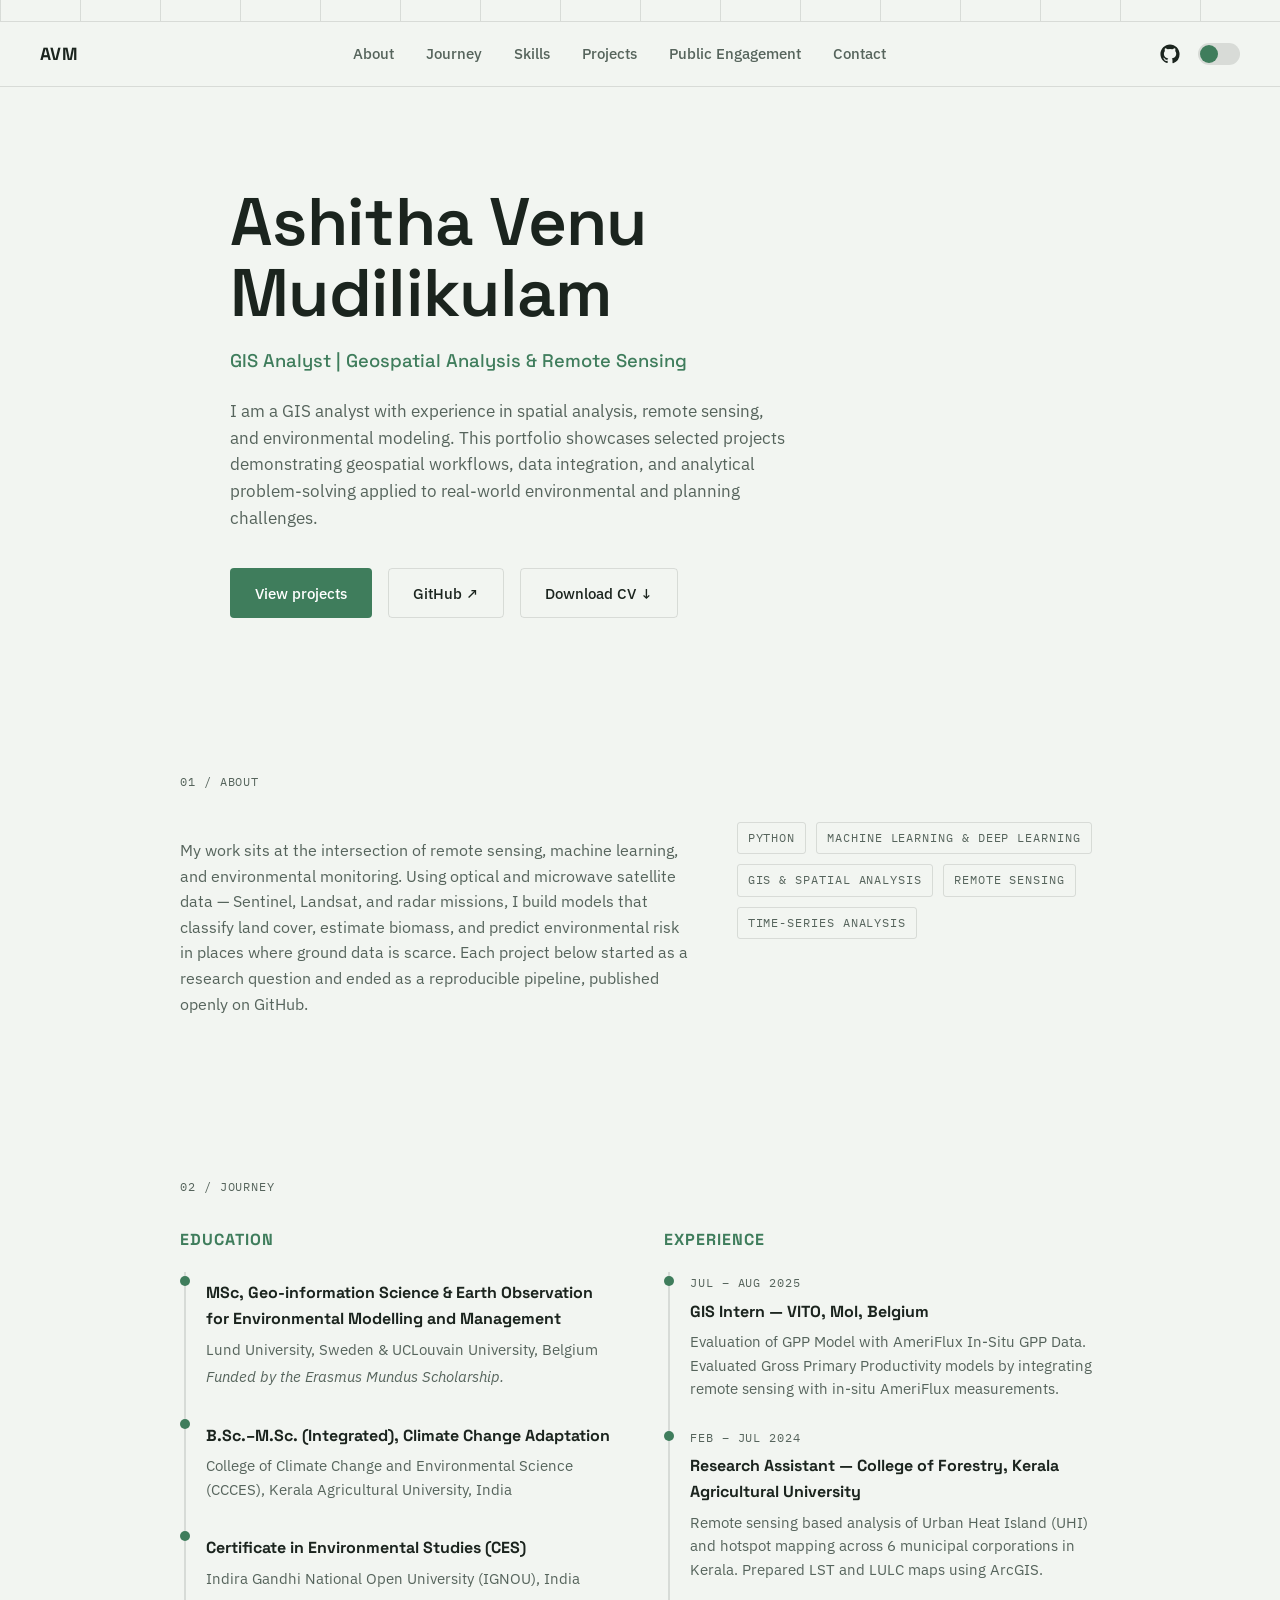
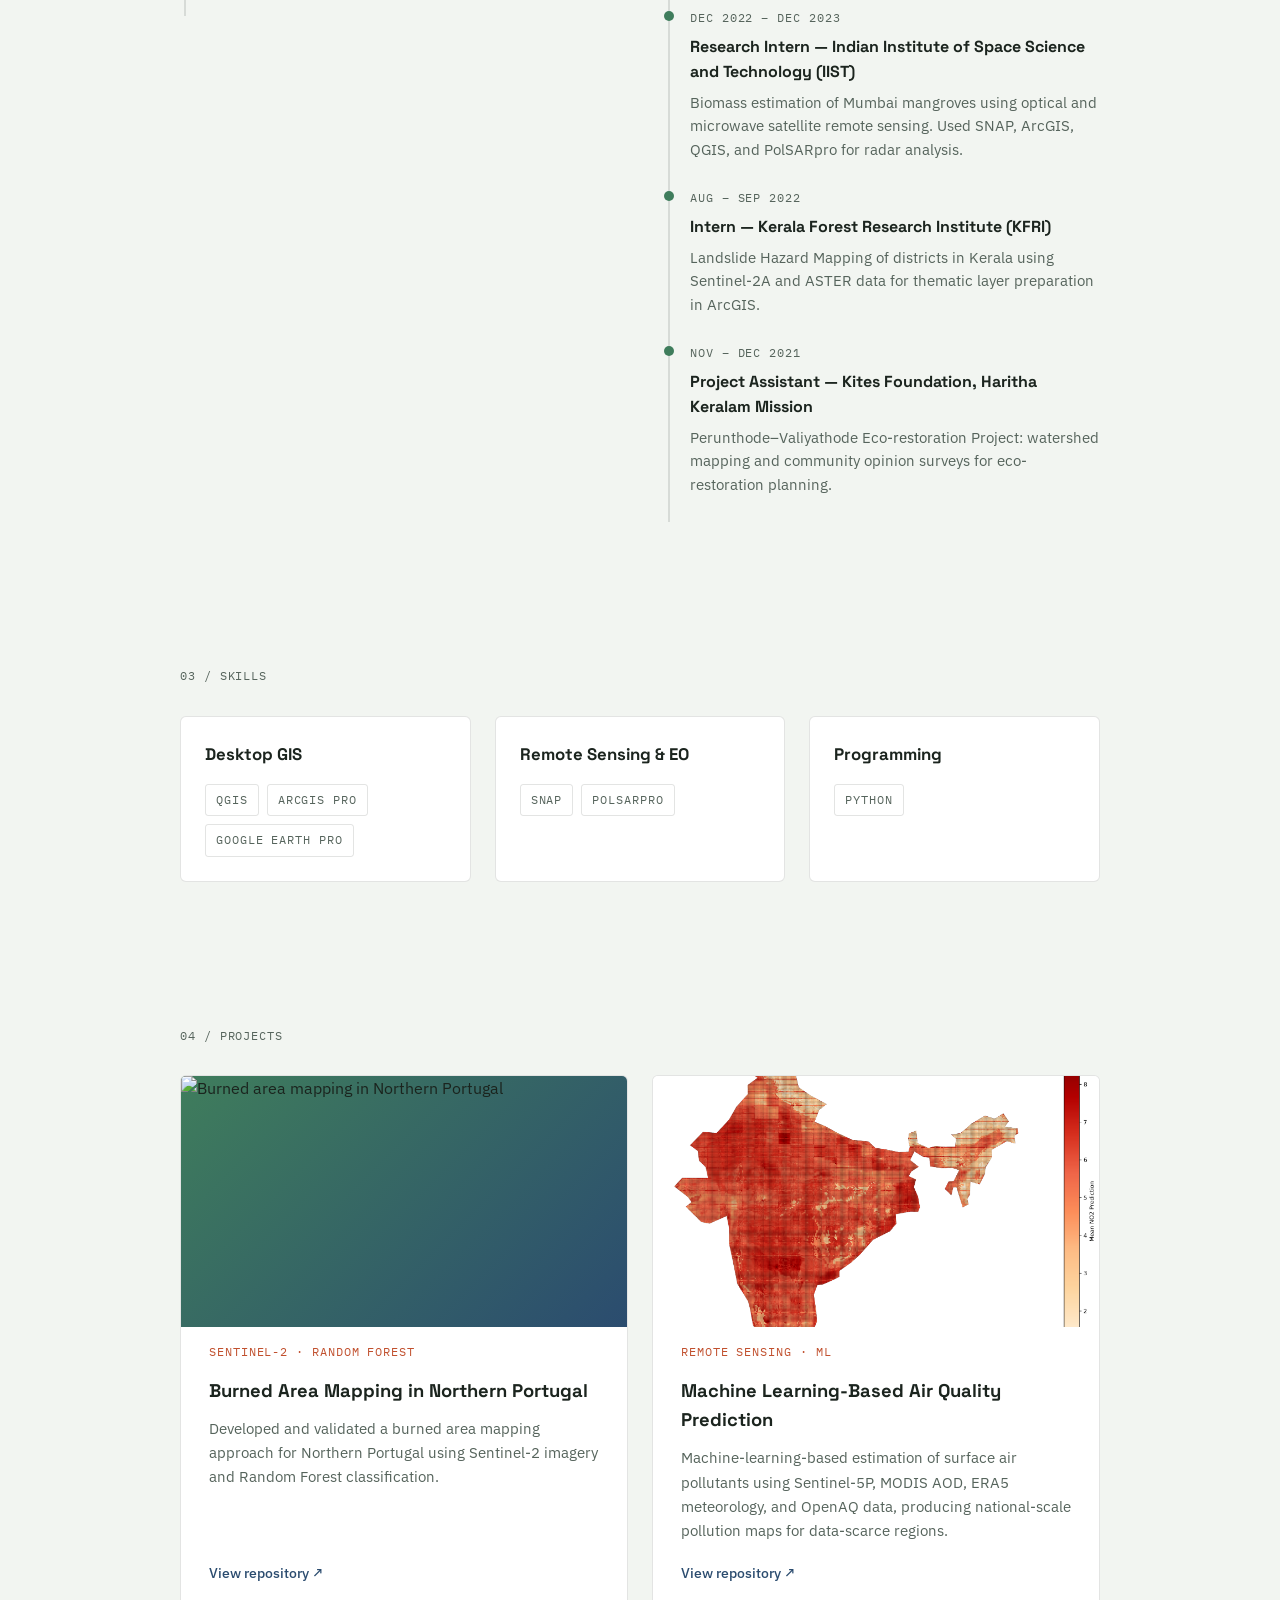
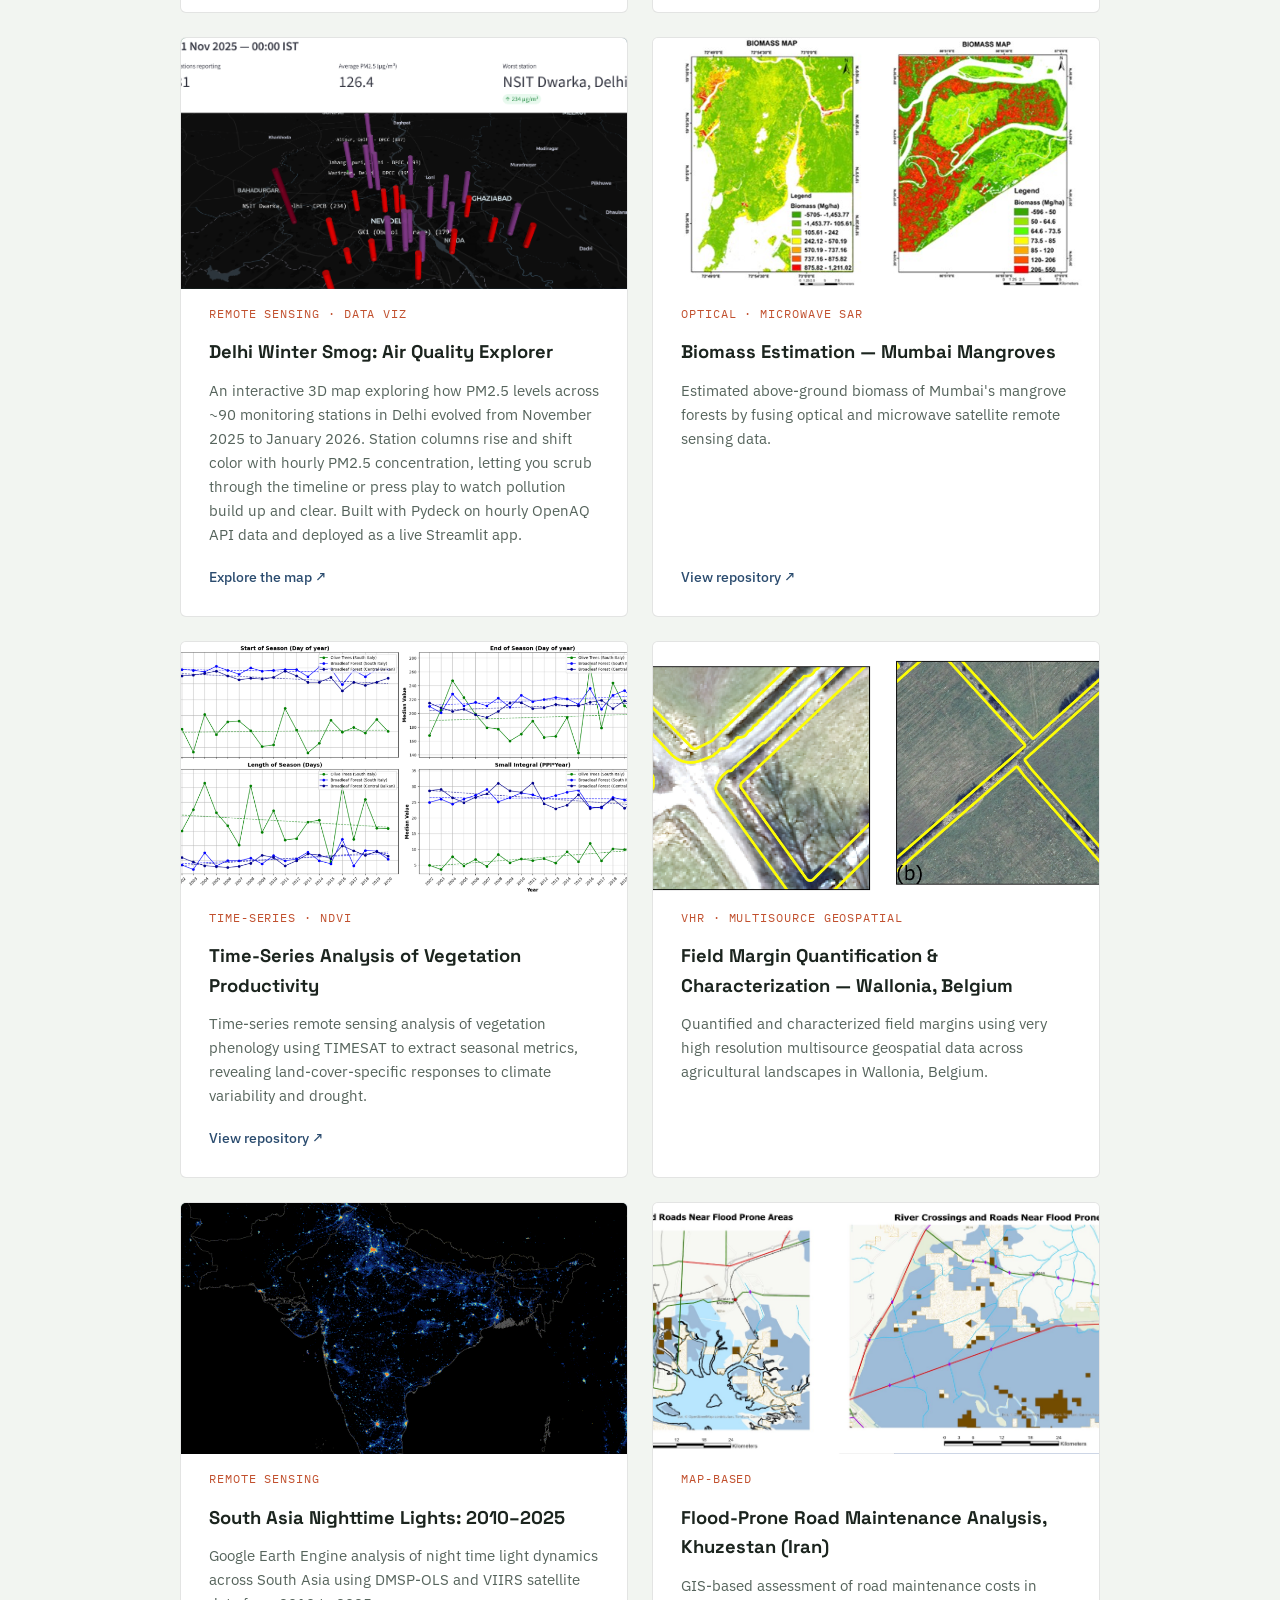
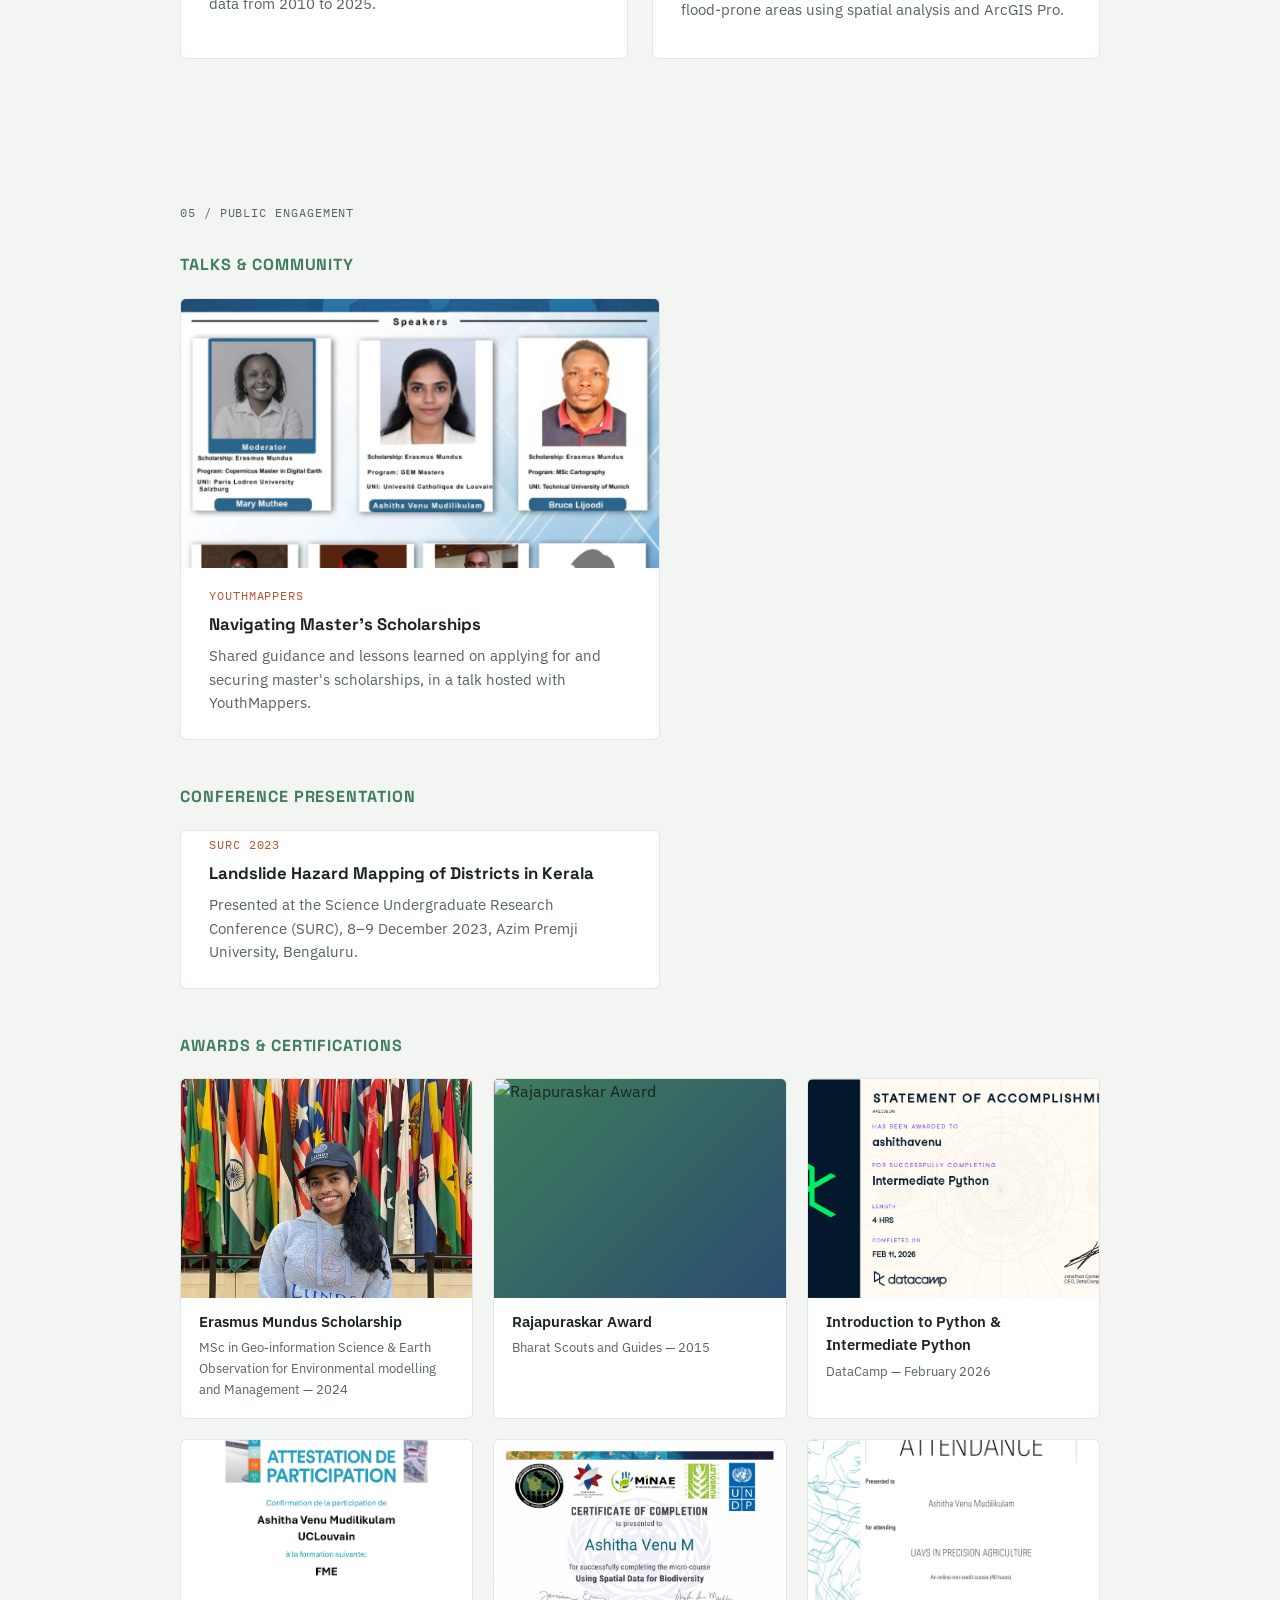
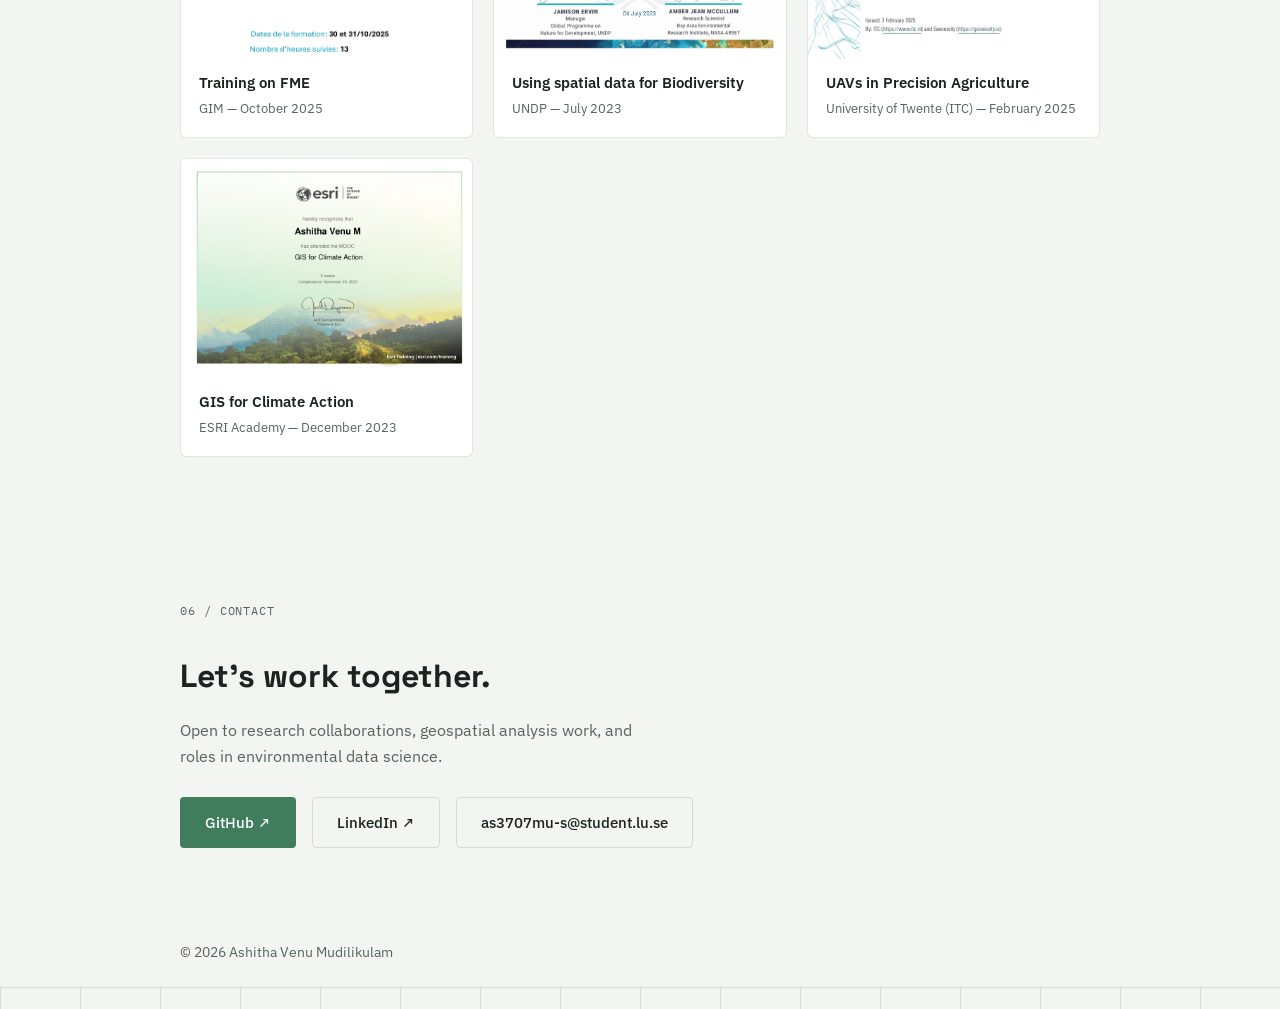
==== commit 4da6e79f: "Update index.html" ====
--- a/index.html
+++ b/index.html
@@ -303,7 +303,7 @@
           <span class="tag-mono card-tag">REMOTE SENSING</span>
           <h3>South Asia Nighttime Lights: 2010–2025</h3>
           <p>
-            Google Earth Engine analysis of nighttime light dynamics across South Asia using
+            Google Earth Engine analysis of night time light dynamics across South Asia using
             DMSP-OLS and VIIRS satellite data from 2010 to 2025.
           </p>
         </article>
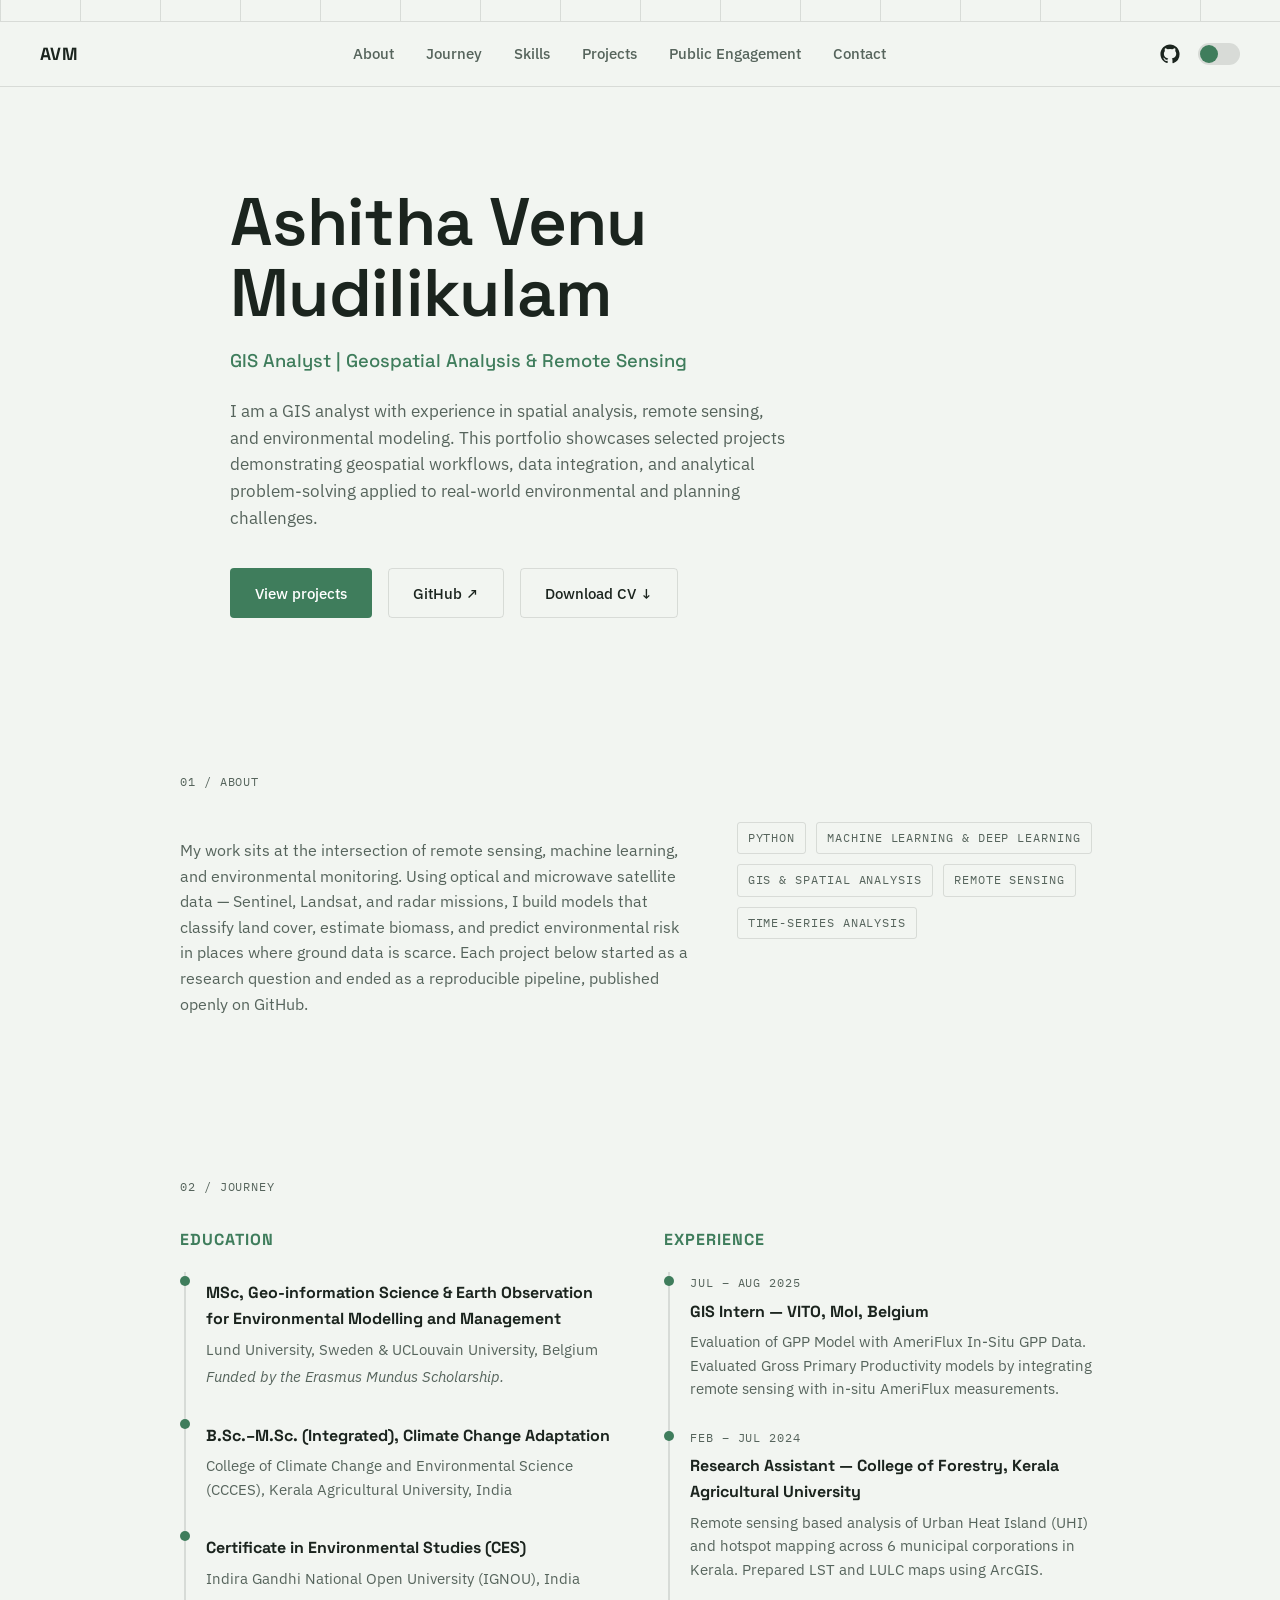
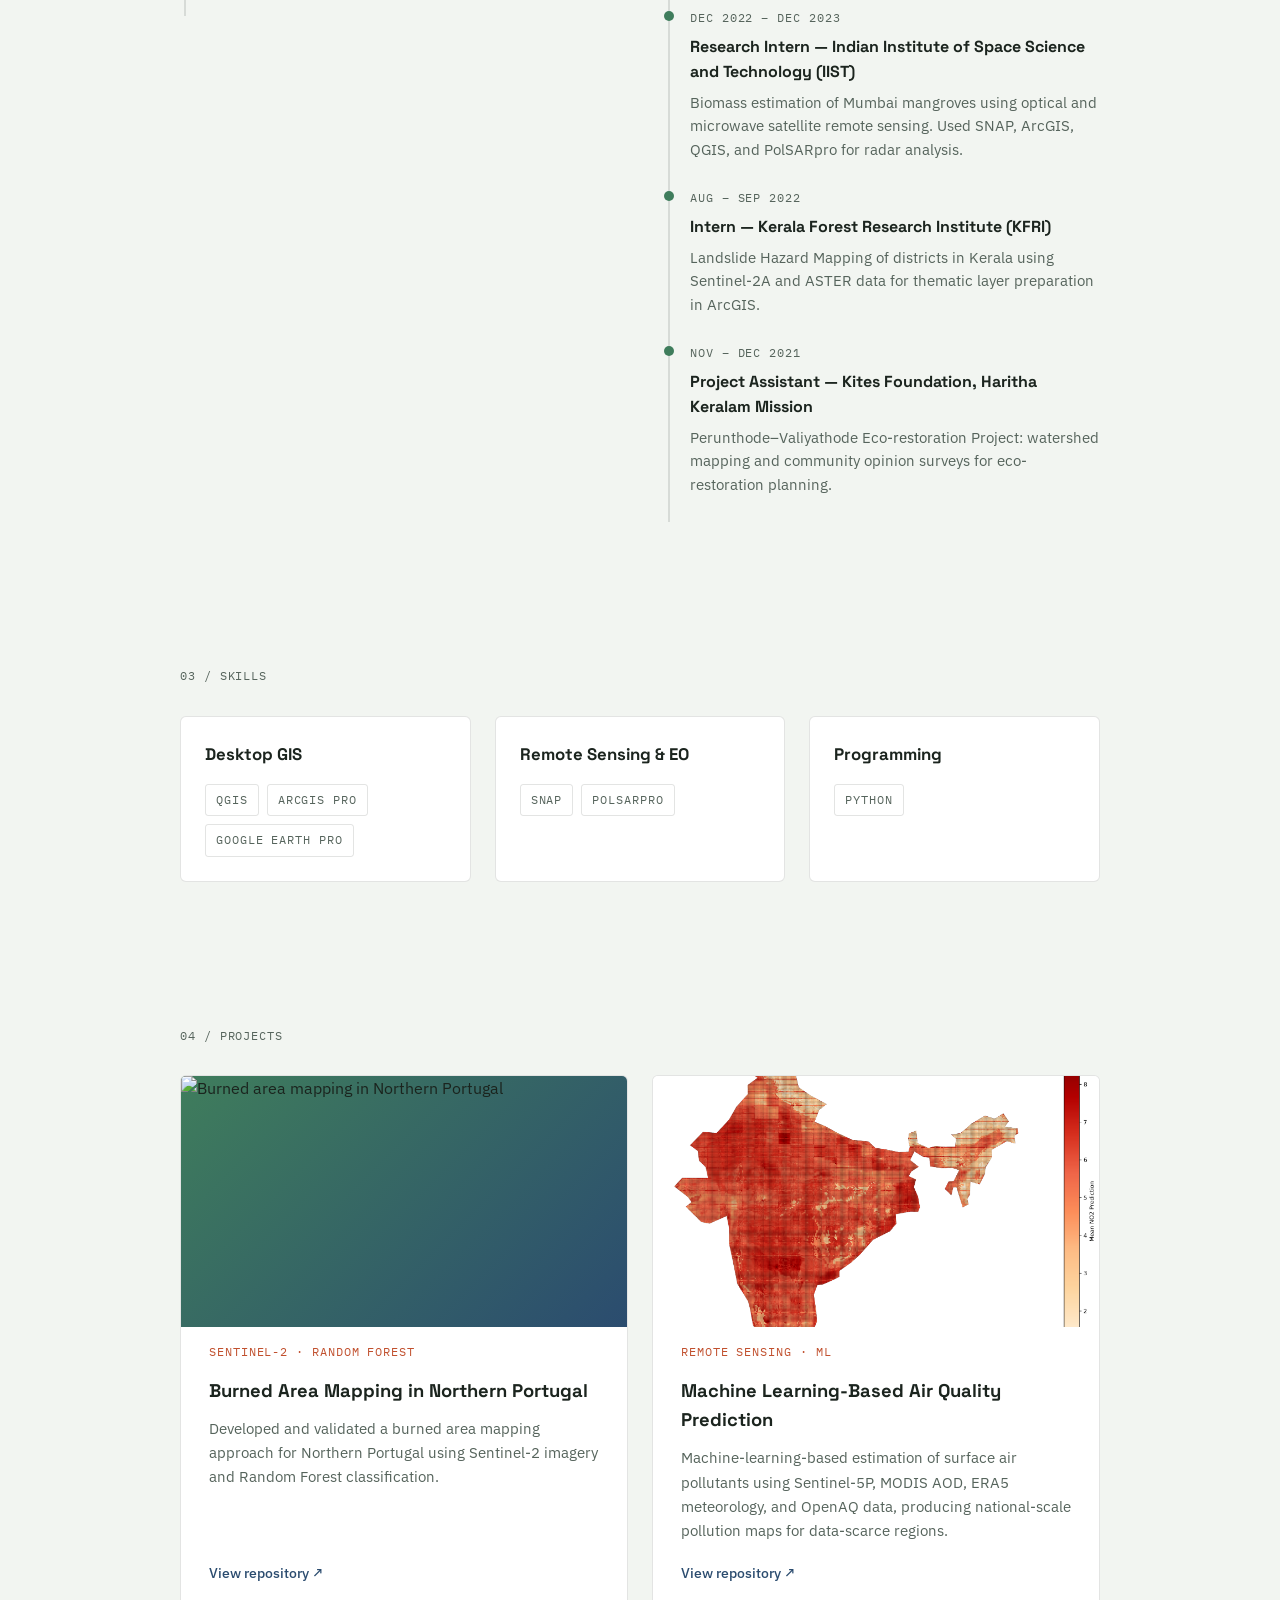
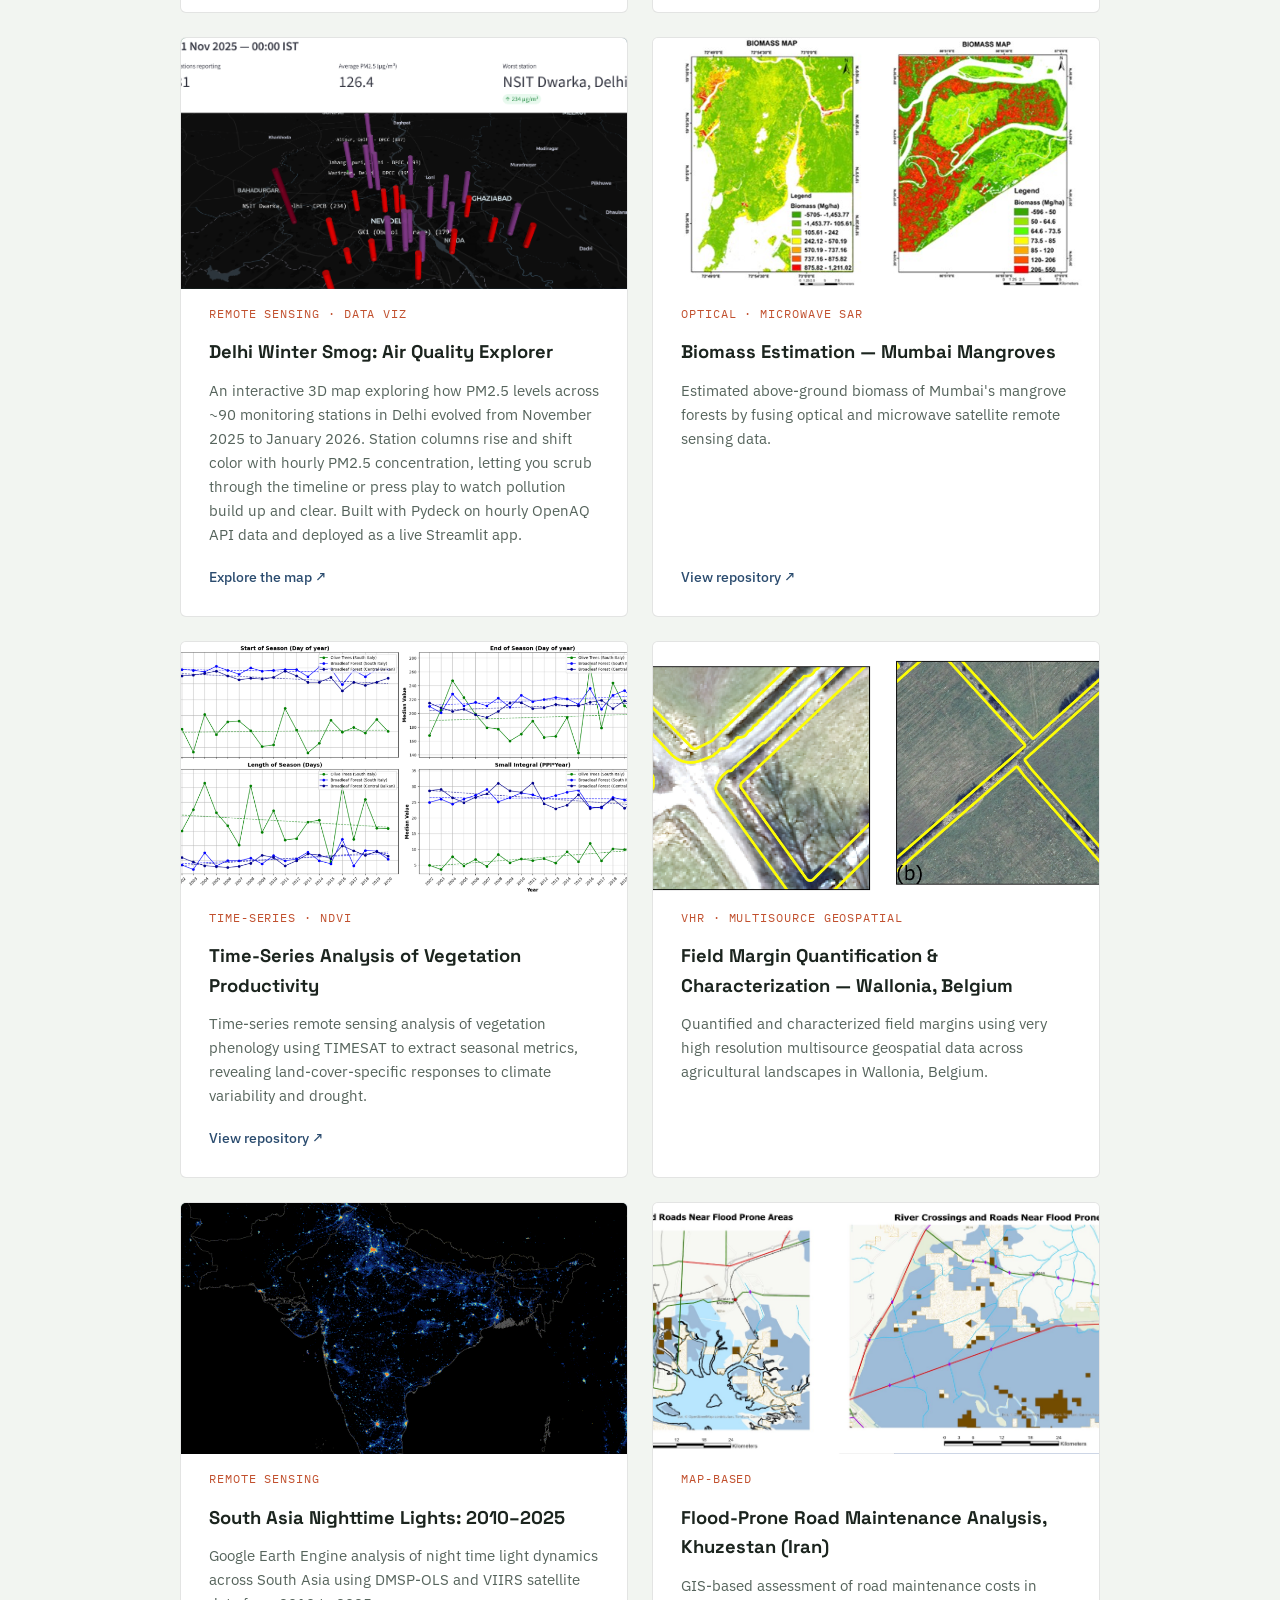
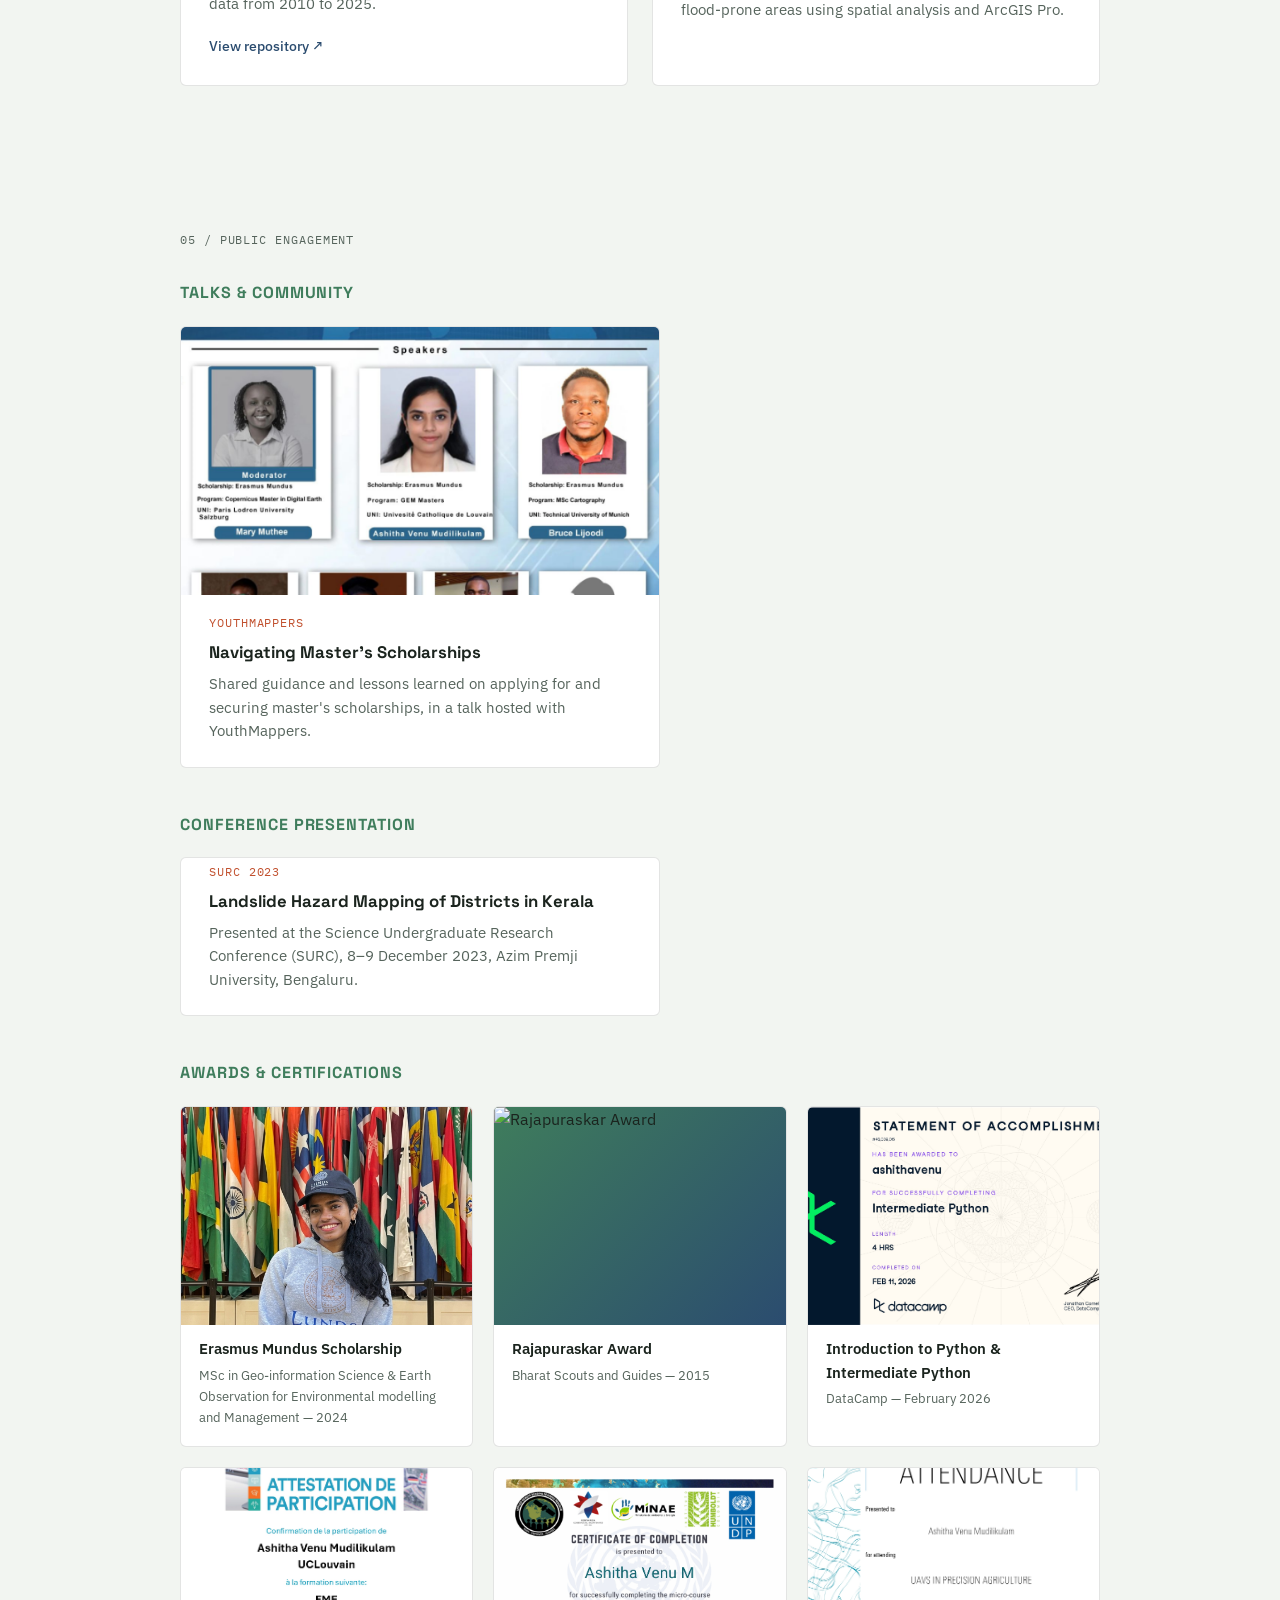
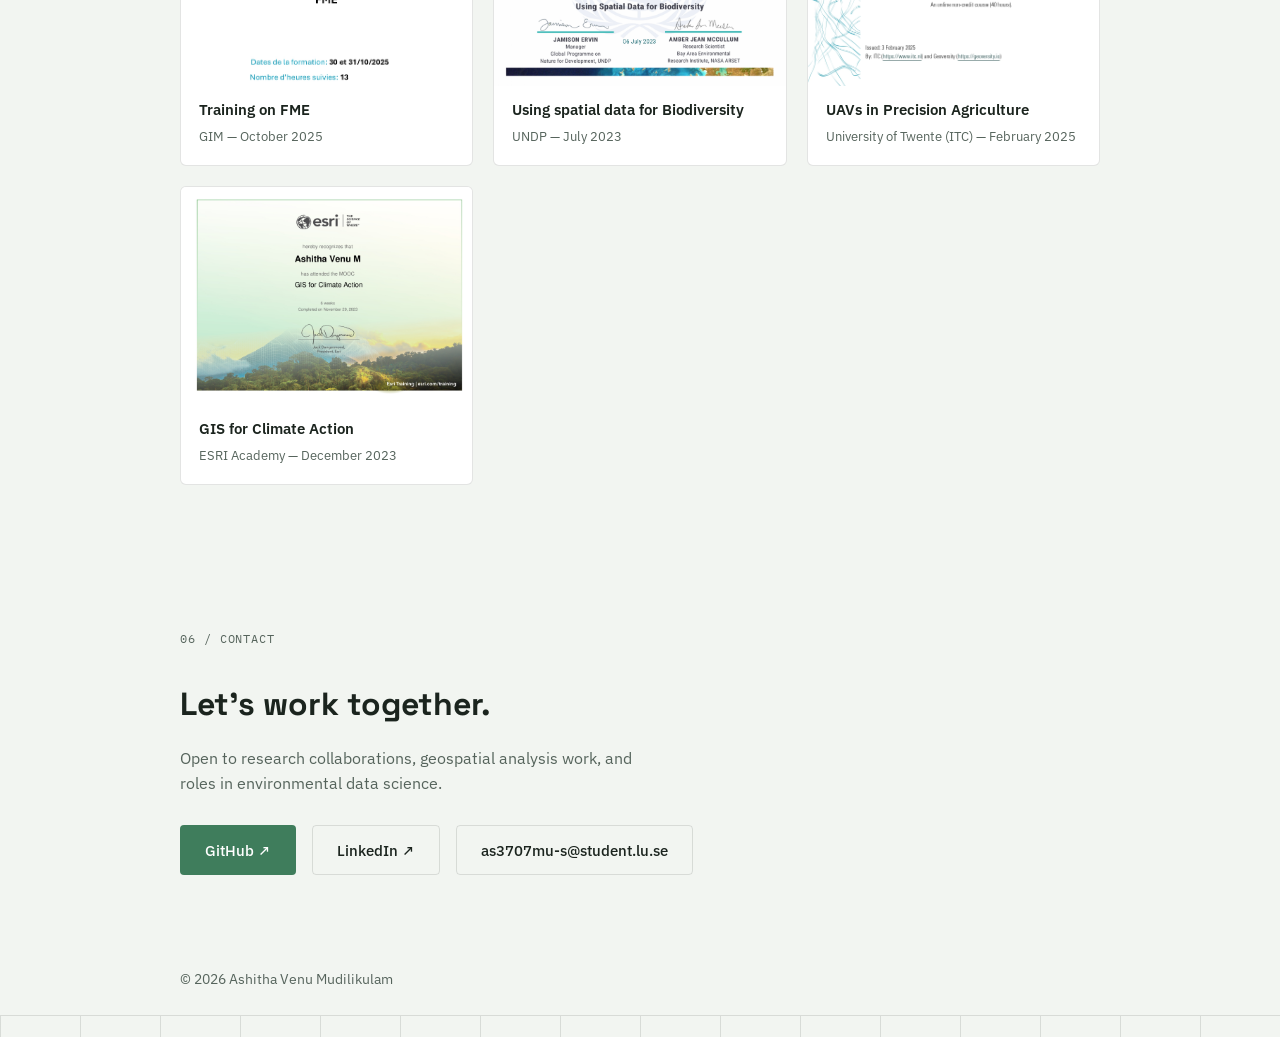
==== commit ae097269: "Update index.html" ====
--- a/index.html
+++ b/index.html
@@ -306,6 +306,8 @@
             Google Earth Engine analysis of night time light dynamics across South Asia using
             DMSP-OLS and VIIRS satellite data from 2010 to 2025.
           </p>
+          <a href="https://github.com/AshithaVenu/South-Asia-Nighttime-Lights"
+             target="_blank" rel="noopener" class="card-link">View repository ↗</a>
         </article>
 
         <article class="project-card">
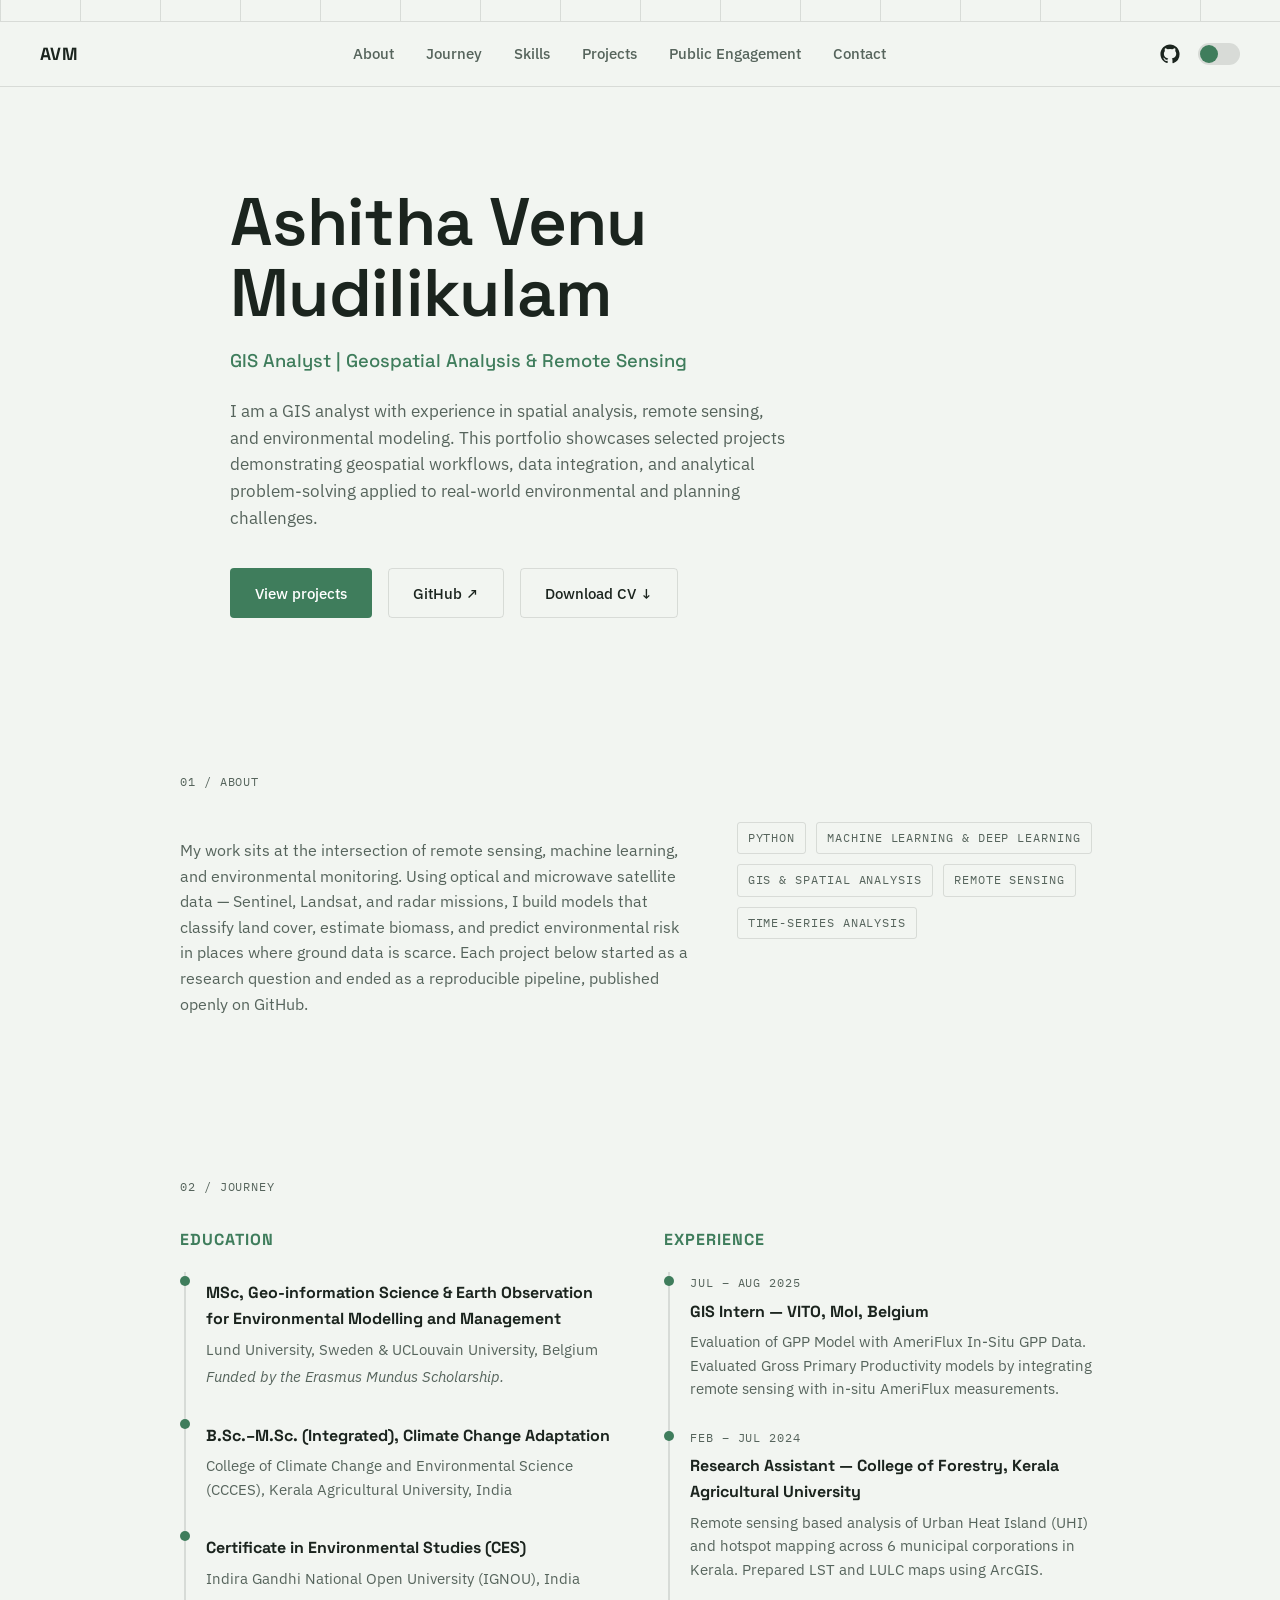
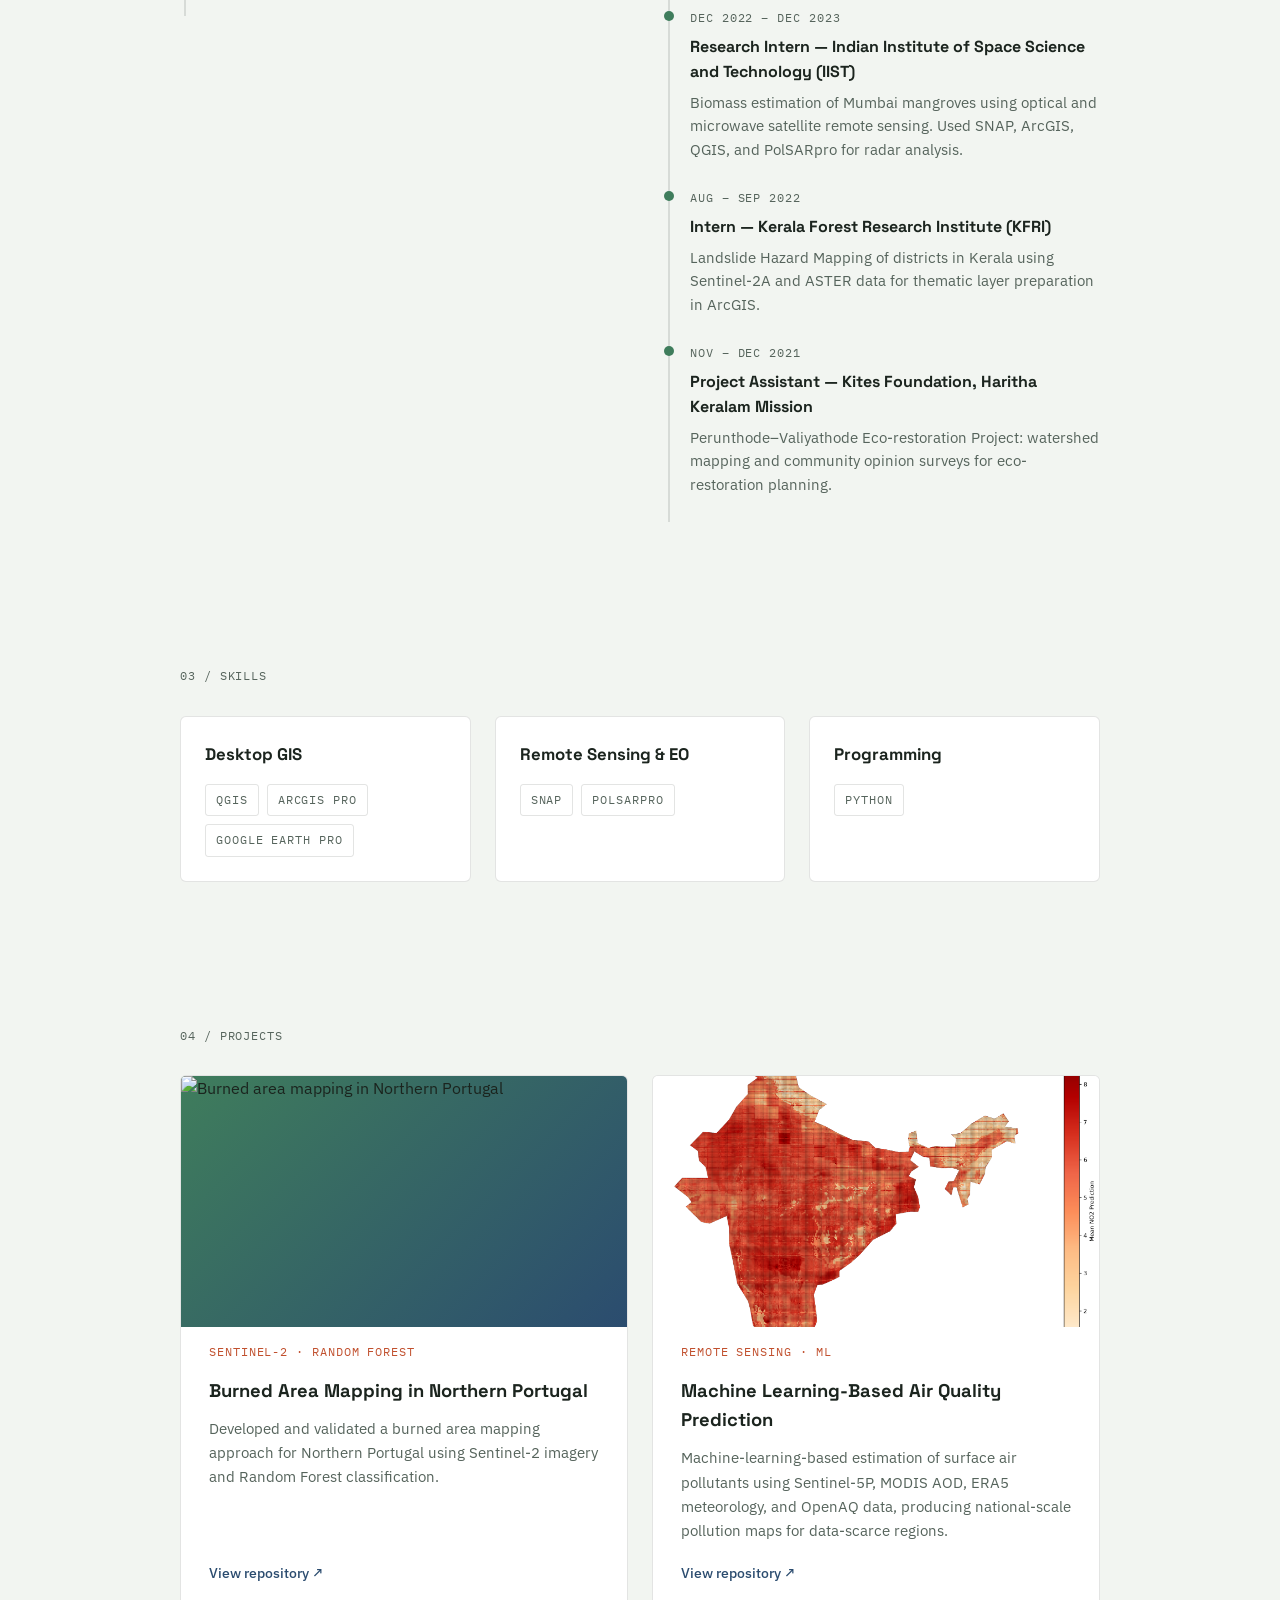
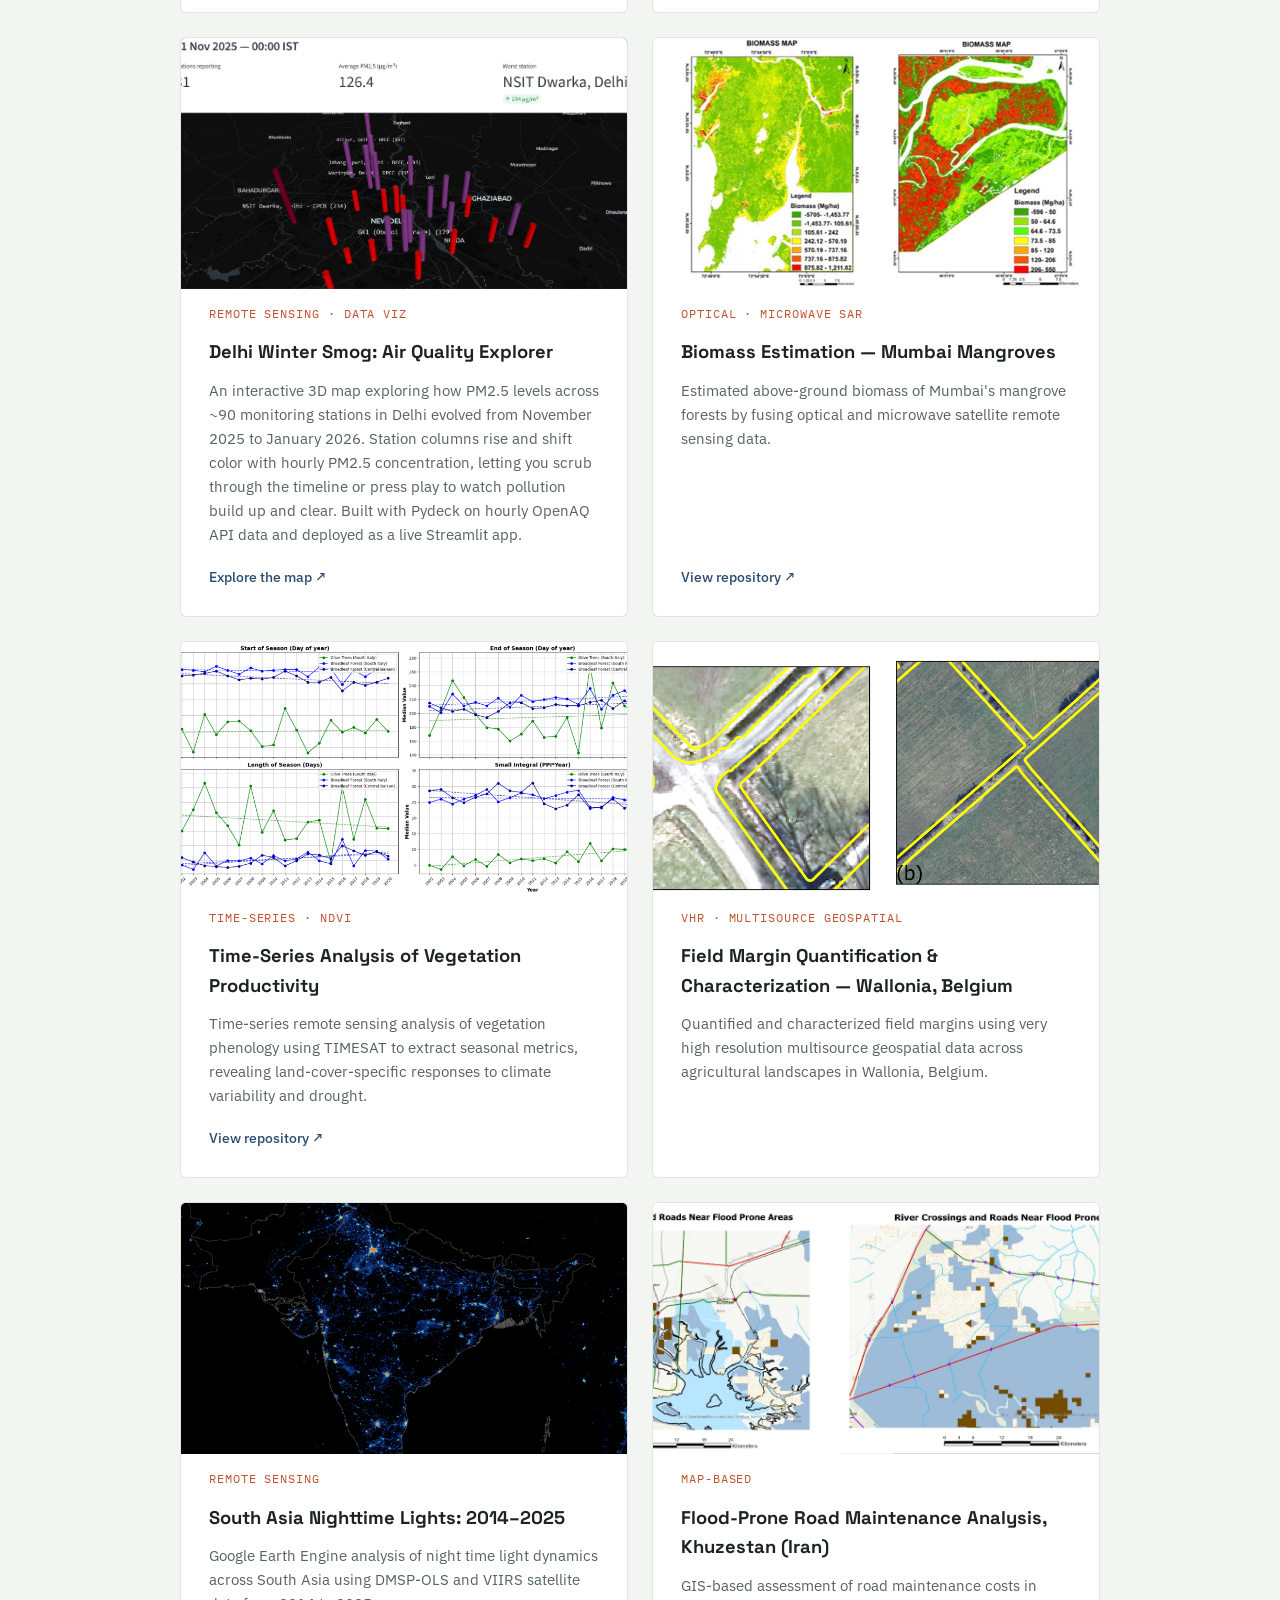
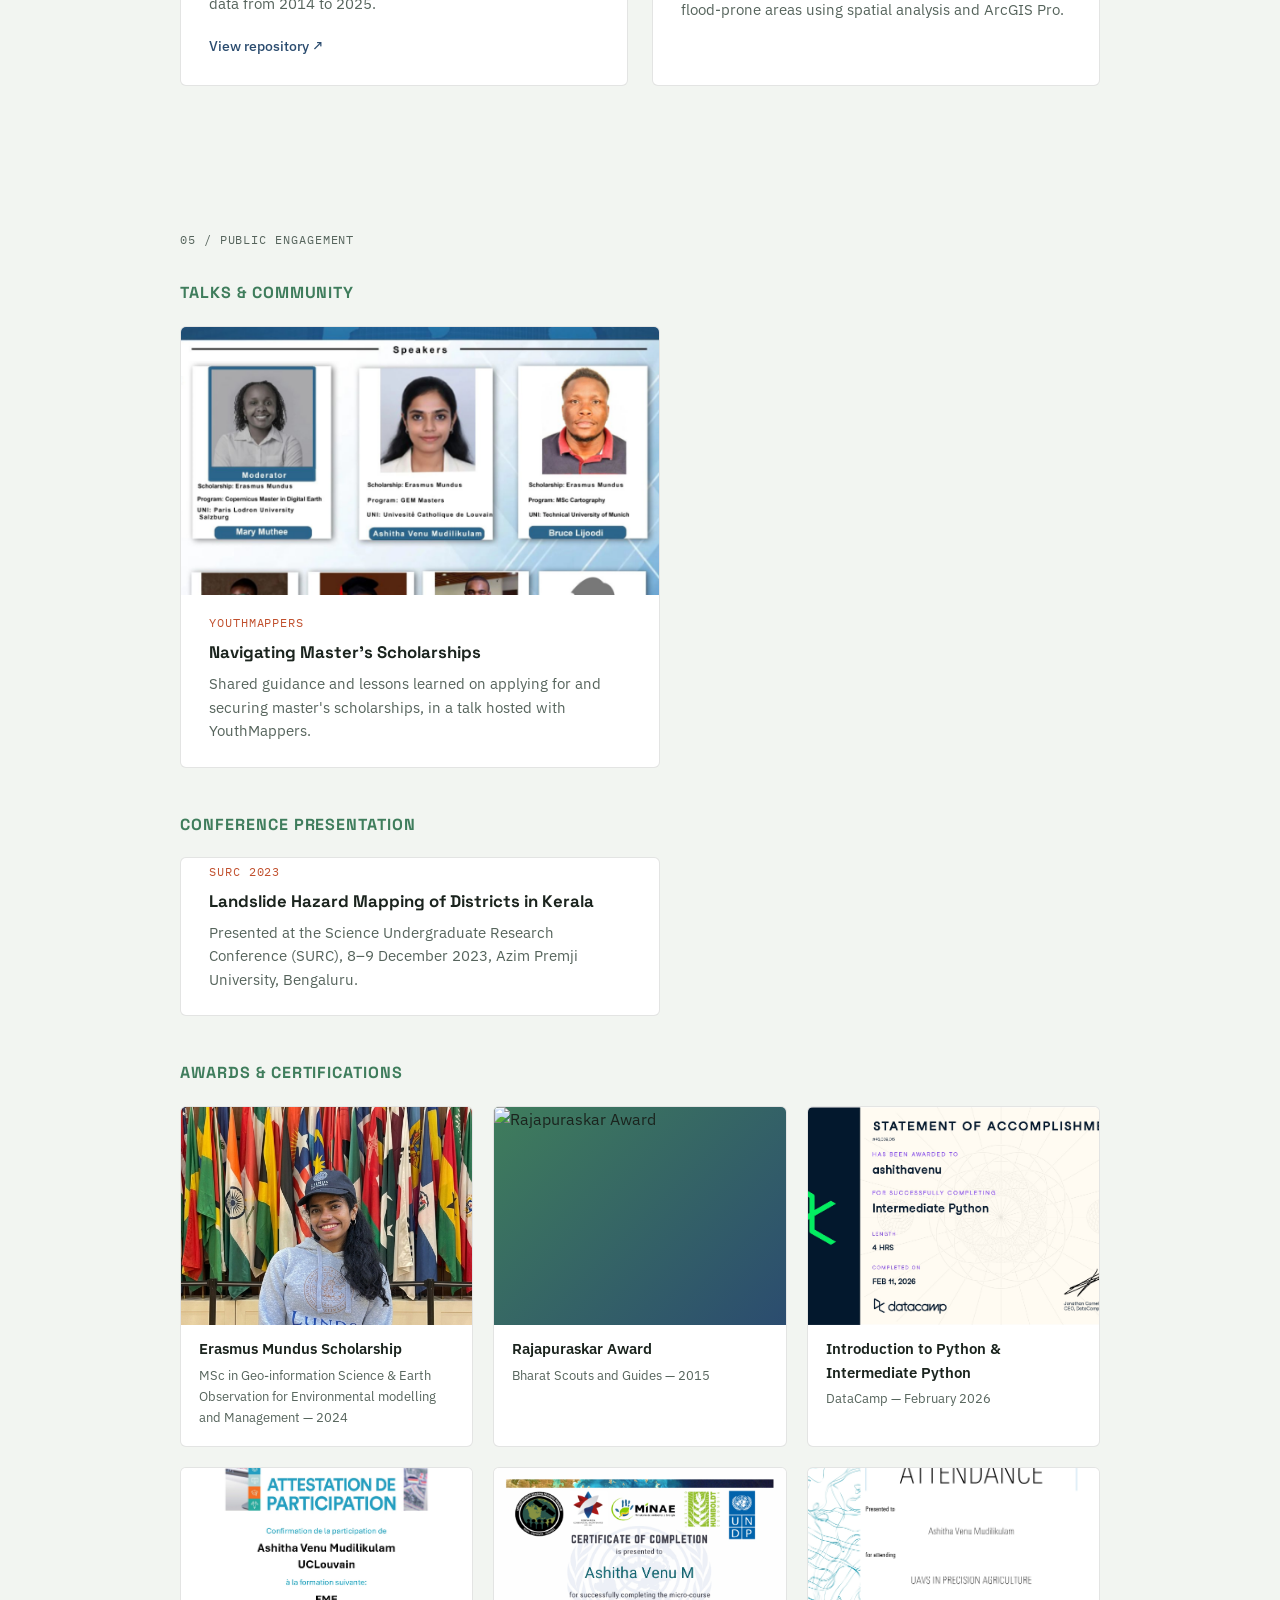
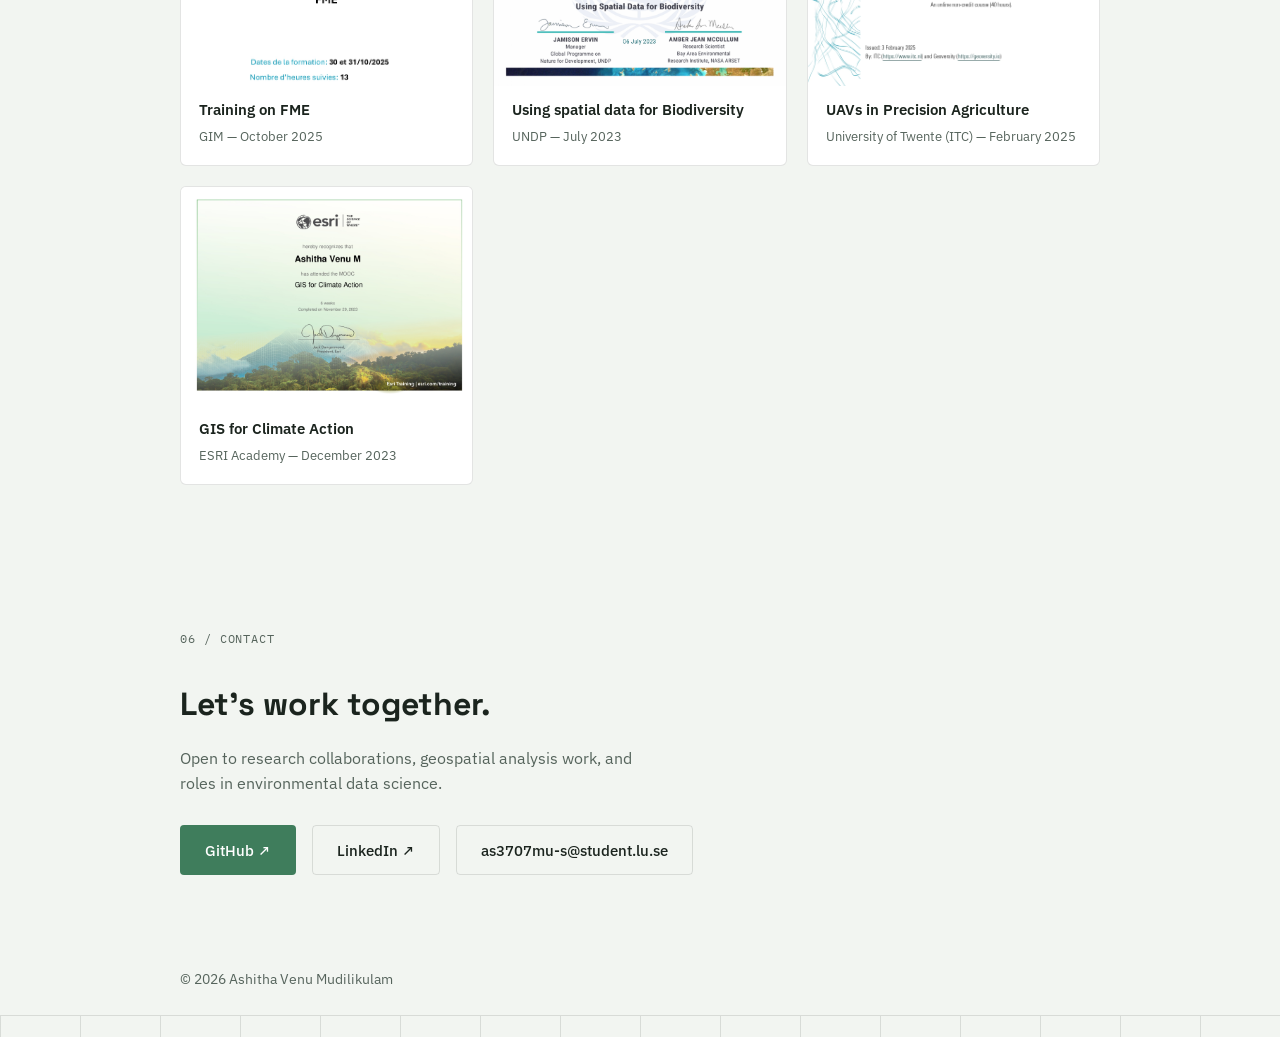
==== commit fdbeb340: "Update index.html" ====
--- a/index.html
+++ b/index.html
@@ -301,14 +301,15 @@
                  alt="South Asia nighttime lights animation from 2010 to 2025">
           </div>
           <span class="tag-mono card-tag">REMOTE SENSING</span>
-          <h3>South Asia Nighttime Lights: 2010–2025</h3>
+          <h3>South Asia Nighttime Lights: 2014–2025</h3>
           <p>
             Google Earth Engine analysis of night time light dynamics across South Asia using
-            DMSP-OLS and VIIRS satellite data from 2010 to 2025.
+            DMSP-OLS and VIIRS satellite data from 2014 to 2025.
           </p>
           <a href="https://github.com/AshithaVenu/South-Asia-Nighttime-Lights"
              target="_blank" rel="noopener" class="card-link">View repository ↗</a>
         </article>
+      
 
         <article class="project-card">
           <div class="card-image">
